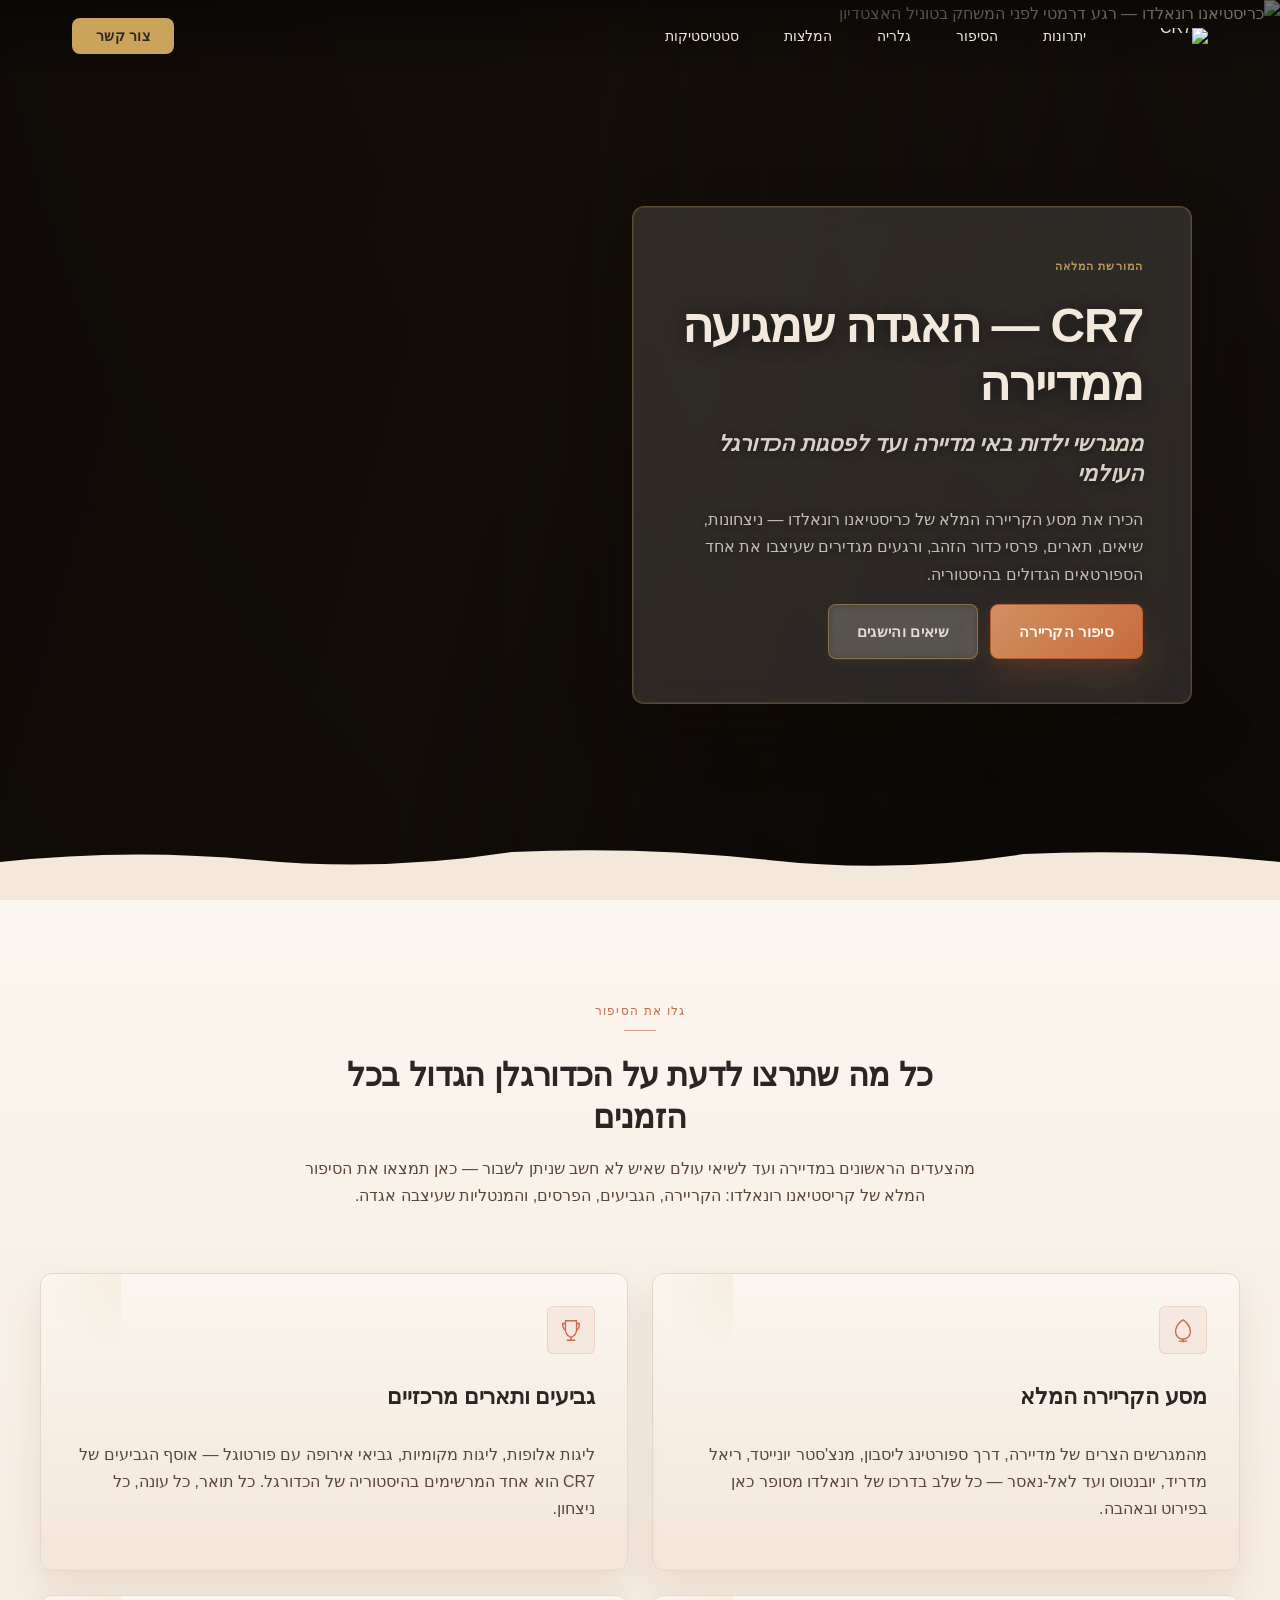
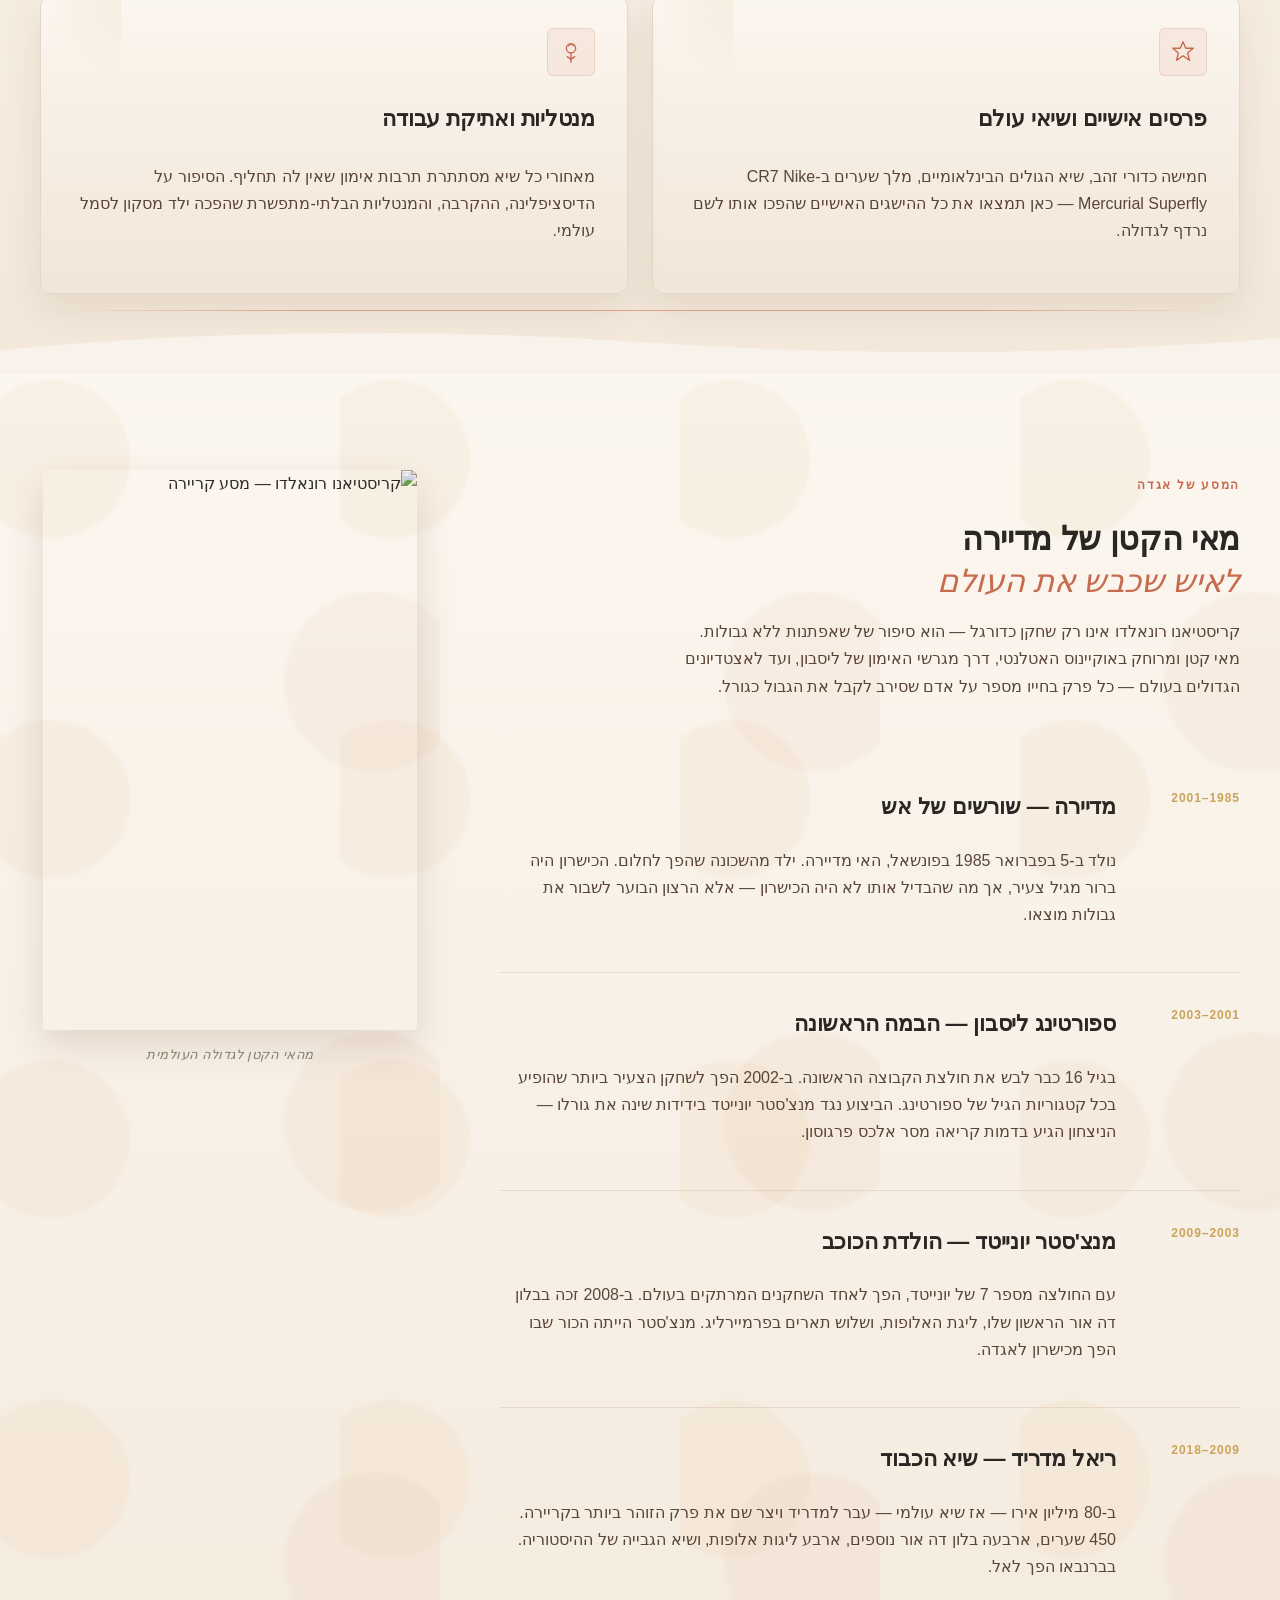
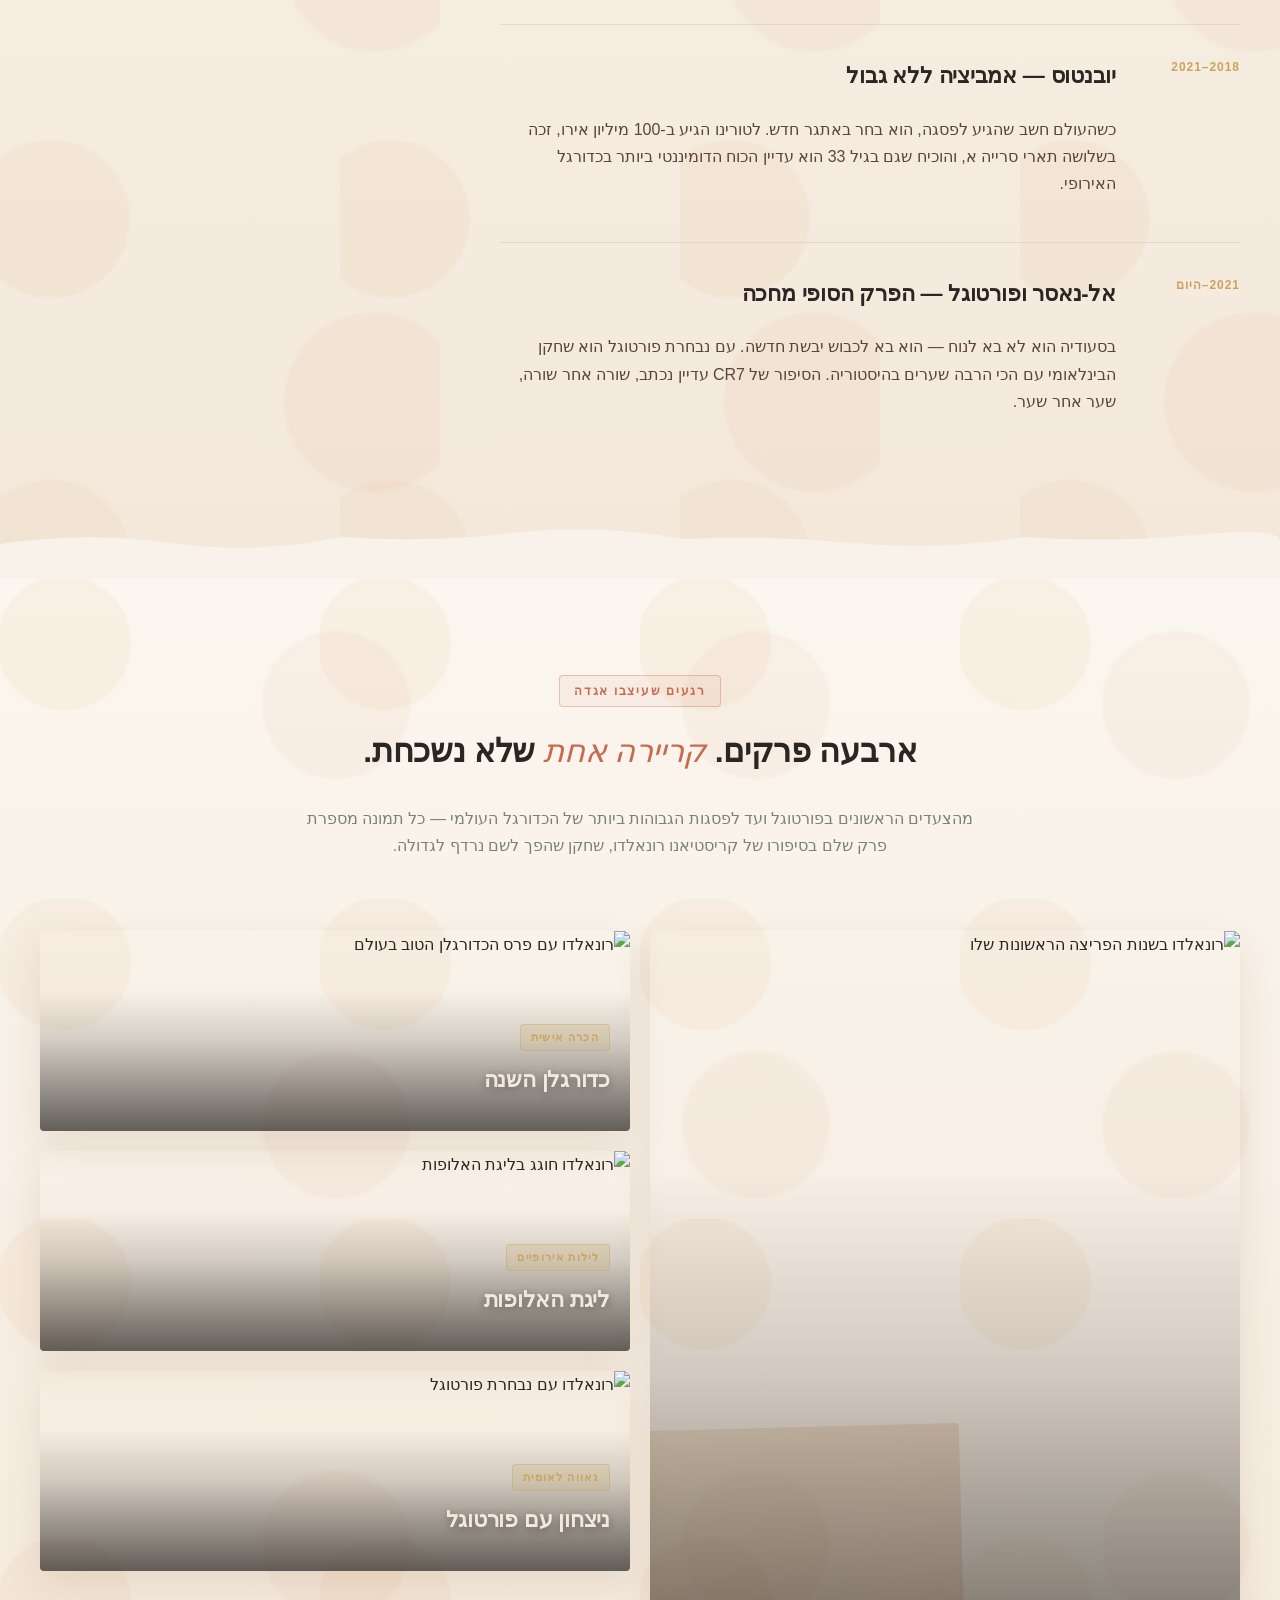
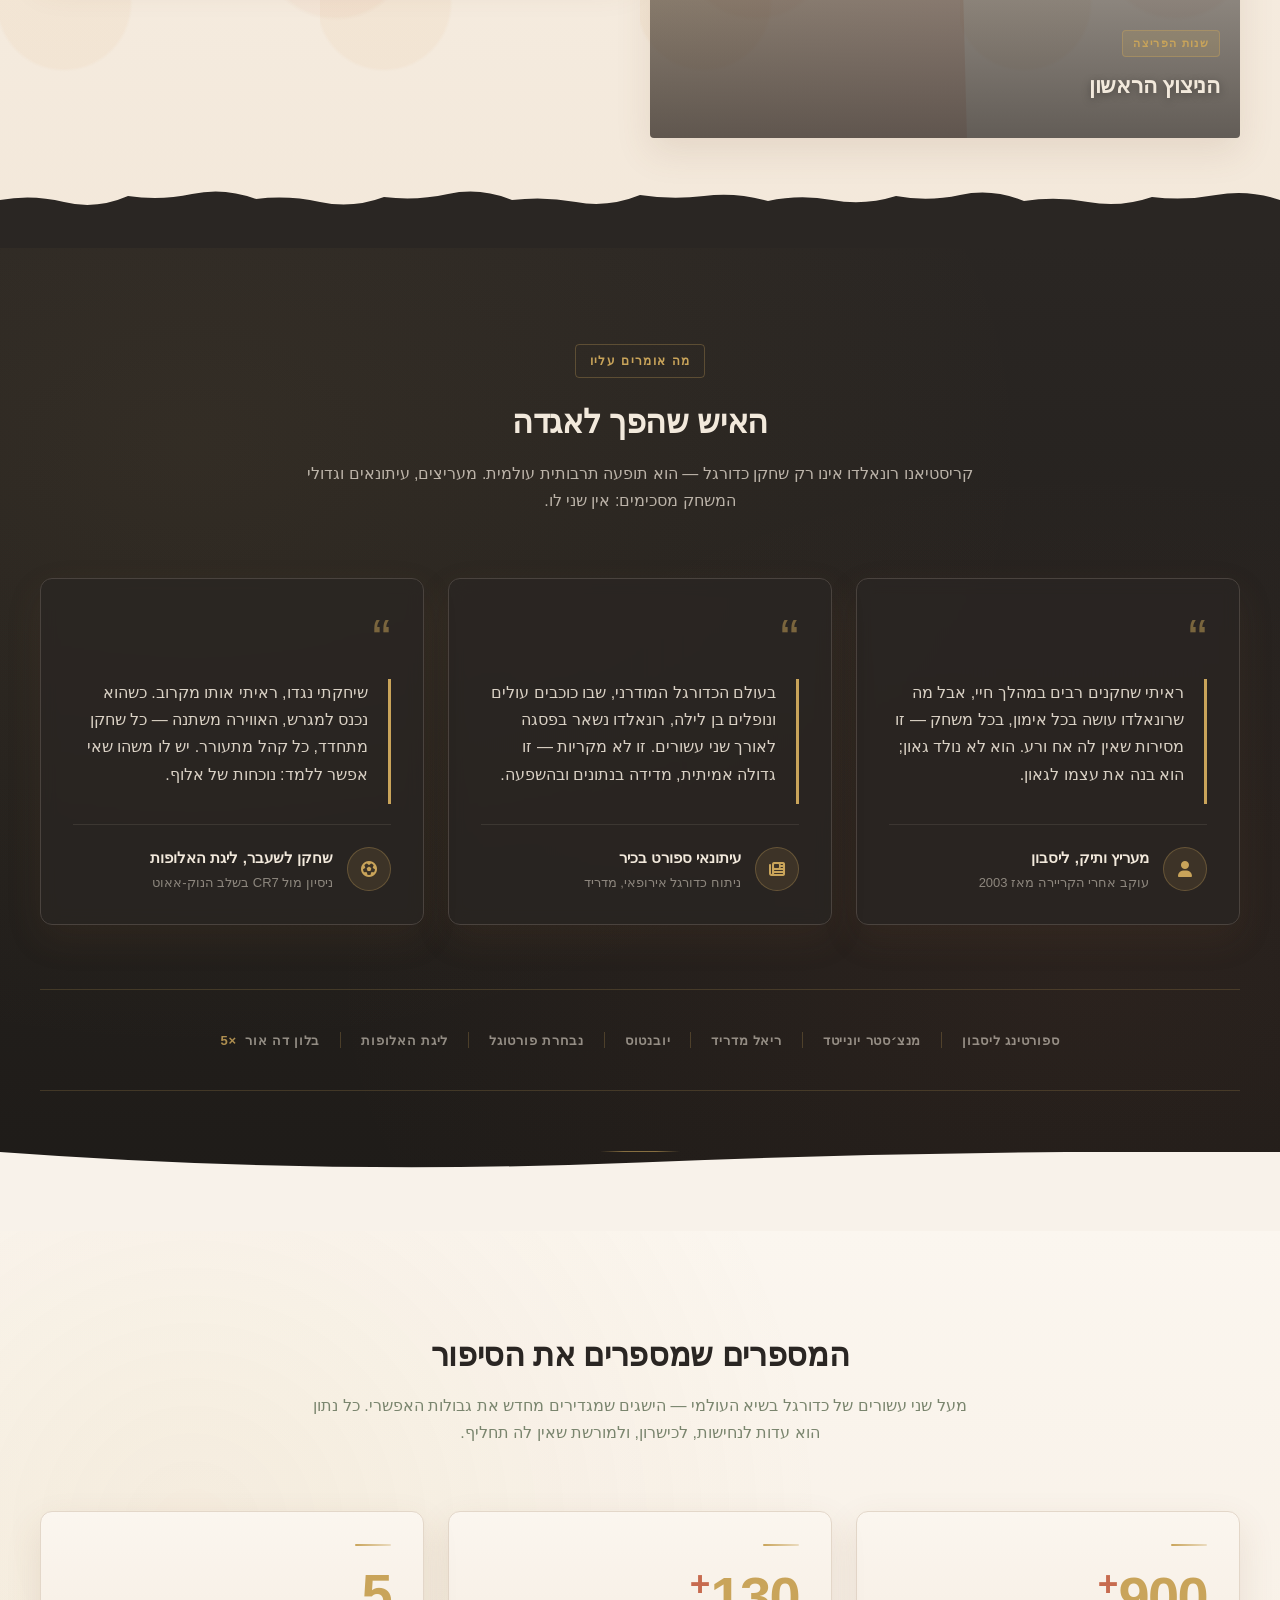
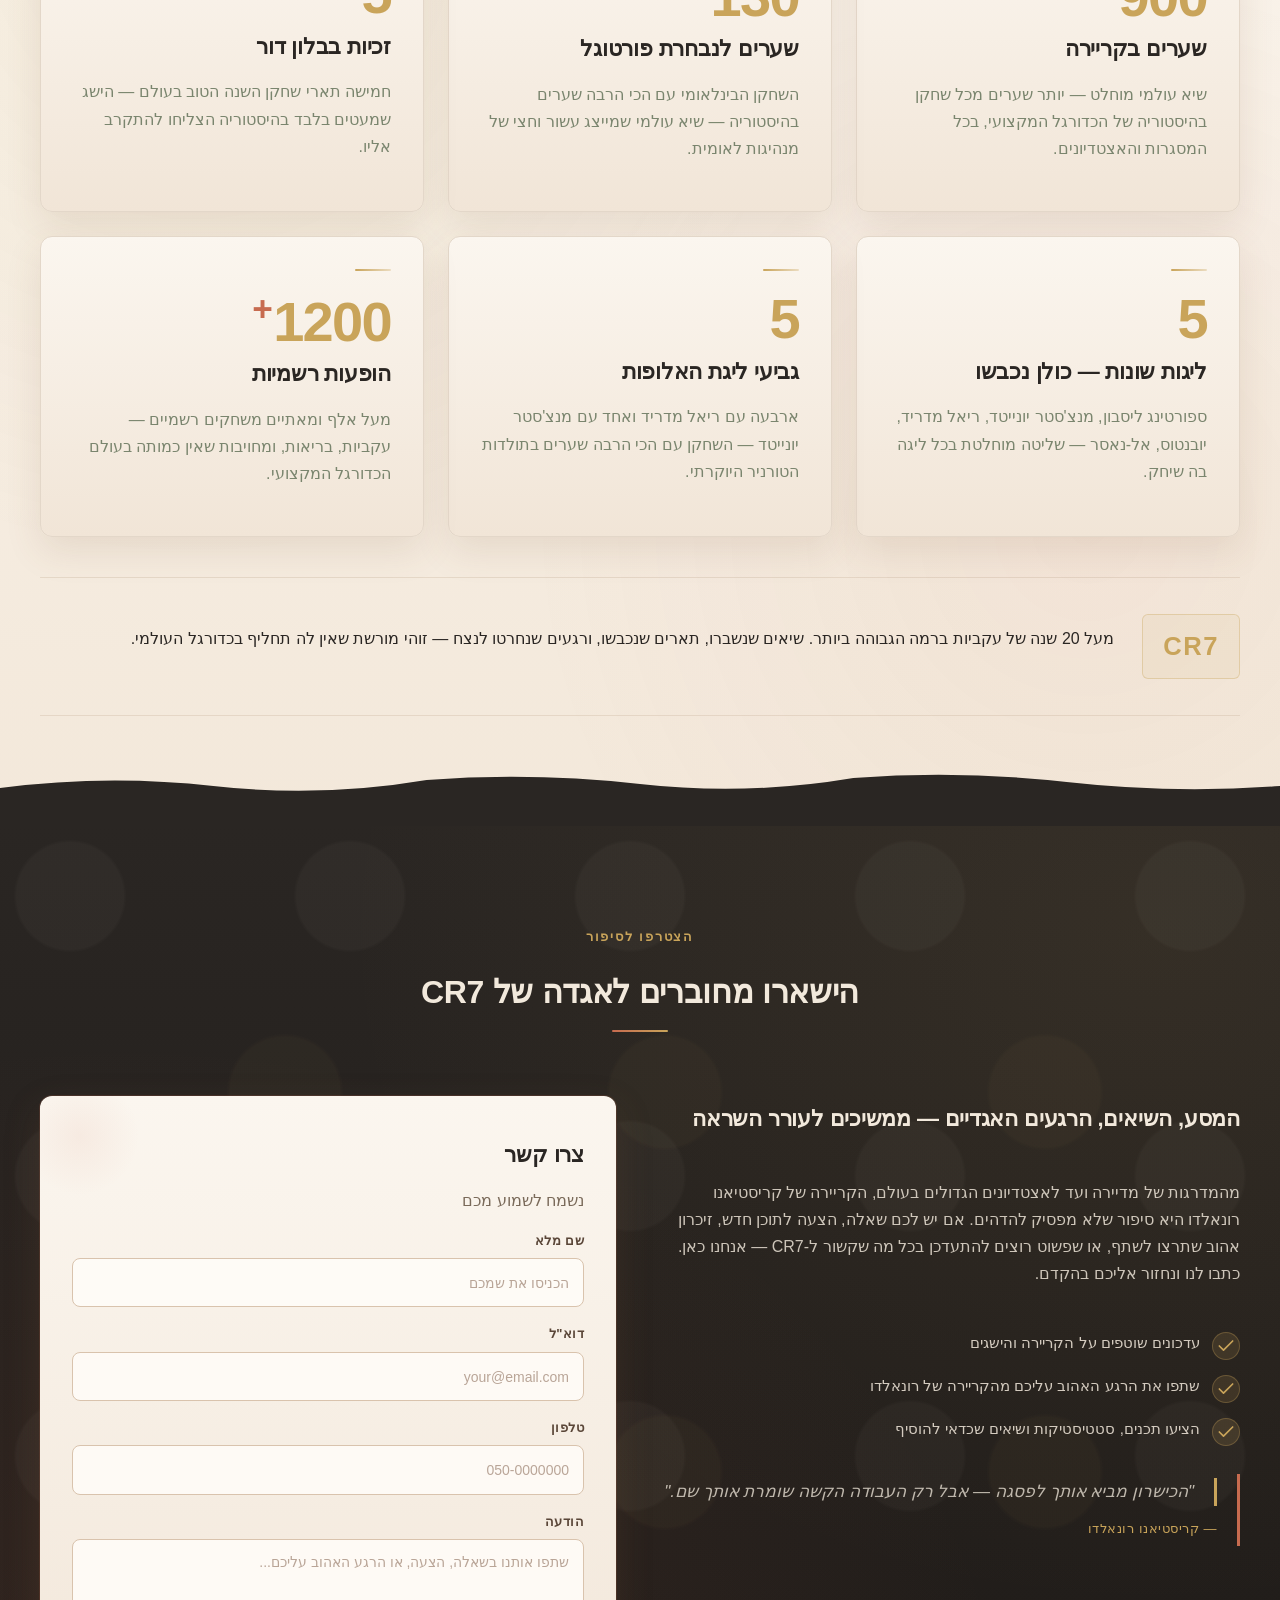
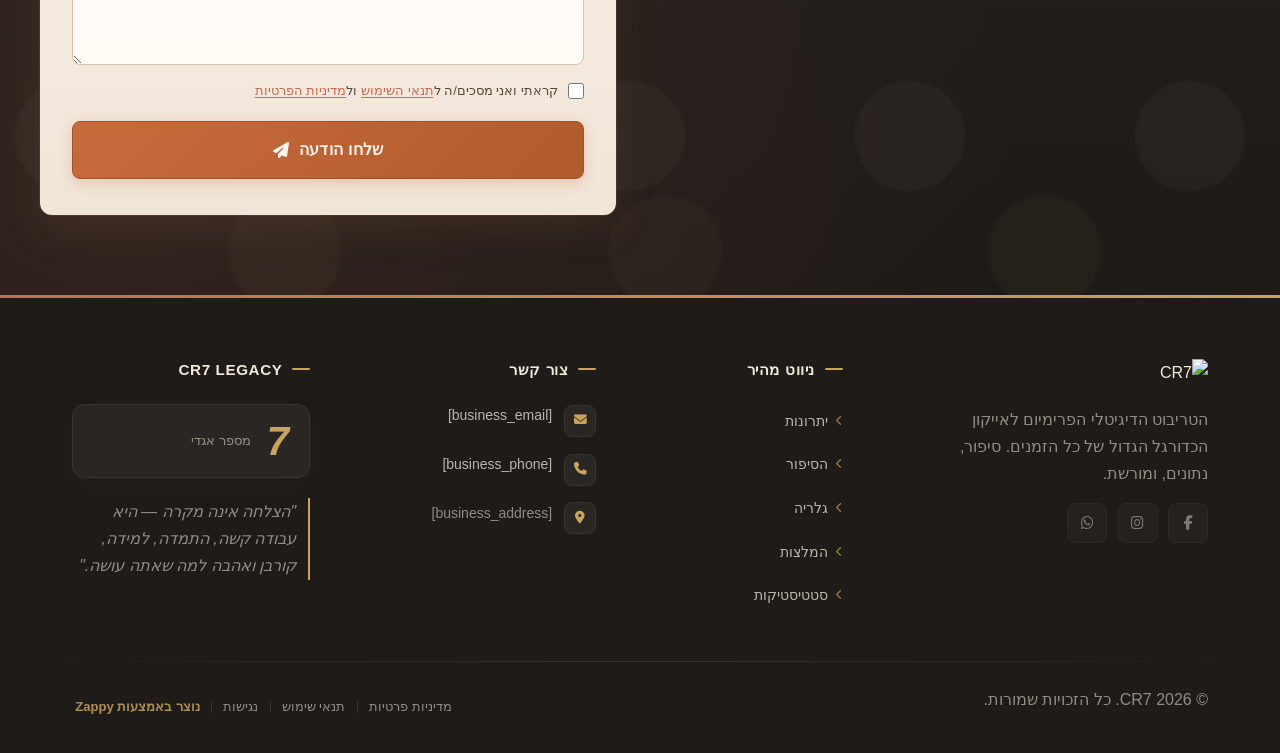
==== index.html @ e5d794fb "Background sync: Progressive GitHub Sync" ====
<!DOCTYPE html>
<html lang="he" dir="rtl">
<head>
    <meta charset="UTF-8">
    <meta name="viewport" content="width=device-width, initial-scale=1.0">
    <meta name="robots" content="index, follow">
    <title>nike mercurial superfly 9 cr7 — CR7</title>
    <meta name="description" content="A dedicated fan and informational website about Cristiano Ronaldo, one of the greatest footballers of all time. The site aims to showcase his full career journe">
    <meta name="keywords" content="nike mercurial superfly 9 cr7, nike zoom mercurial superfly 9 elite cr7, nike zoom mercurial vapor 15 elite cr7 ag pro, CR7">
    
    <!-- Favicons -->
    <link rel="icon" type="image/x-icon" href="/assets/favicon.ico">
    <link rel="icon" type="image/png" sizes="16x16" href="/assets/favicon-16x16.png">
    <link rel="icon" type="image/png" sizes="32x32" href="/assets/favicon-32x32.png">
    <link rel="icon" type="image/png" sizes="48x48" href="/assets/favicon-48x48.png">
    <link rel="icon" type="image/png" sizes="192x192" href="/assets/favicon-192x192.png">
    <link rel="icon" type="image/png" sizes="512x512" href="/assets/favicon-512x512.png">
    <link rel="apple-touch-icon" href="/assets/apple-touch-icon.png">
    <!-- Zappy Analytics -->
<script>
(function() {
  'use strict';
  
  // Configuration
  var config = {
    websiteId: 'f8e233ab-e7a6-4427-a022-3b66eafd8502',
    apiUrl: 'https://api.zappy5.com/api/analytics/track',
    sessionDuration: 30 * 60 * 1000, // 30 minutes
    visitorDuration: 30 * 24 * 60 * 60 * 1000, // 30 days
    trackPageViews: true,
    trackClicks: true,
    trackFormSubmissions: true
  };
  
  // Generate or retrieve persistent visitor ID (30 days)
  function getVisitorId() {
    var visitorKey = 'zappy_visitor_' + config.websiteId;
    var visitor = null;
    
    try {
      visitor = localStorage.getItem(visitorKey);
      if (visitor) {
        var visitorData = JSON.parse(visitor);
        var now = Date.now();
        
        // Check if visitor ID is still valid (30 days)
        if (now - visitorData.created < config.visitorDuration) {
          // Update last seen timestamp
          visitorData.lastSeen = now;
          localStorage.setItem(visitorKey, JSON.stringify(visitorData));
          return visitorData.id;
        }
      }
    } catch (e) {
      console.warn('Zappy Analytics: LocalStorage not available');
    }
    
    // Generate new visitor ID
    var newVisitorId = 'zv_' + Date.now() + '_' + Math.random().toString(36).substr(2, 9);
    
    try {
      localStorage.setItem(visitorKey, JSON.stringify({
        id: newVisitorId,
        created: Date.now(),
        lastSeen: Date.now()
      }));
    } catch (e) {
      // Continue without local storage
    }
    
    return newVisitorId;
  }
  
  // Generate or retrieve session ID (30 minutes)
  function getSessionId() {
    var sessionKey = 'zappy_session_' + config.websiteId;
    var session = null;
    
    try {
      session = sessionStorage.getItem(sessionKey);
      if (session) {
        var sessionData = JSON.parse(session);
        var now = Date.now();
        
        // Check if session is still valid
        if (now - sessionData.timestamp < config.sessionDuration) {
          // Update timestamp
          sessionData.timestamp = now;
          sessionStorage.setItem(sessionKey, JSON.stringify(sessionData));
          return sessionData.id;
        }
      }
    } catch (e) {
      console.warn('Zappy Analytics: SessionStorage not available');
    }
    
    // Generate new session ID
    var newSessionId = 'zs_' + Date.now() + '_' + Math.random().toString(36).substr(2, 9);
    
    try {
      sessionStorage.setItem(sessionKey, JSON.stringify({
        id: newSessionId,
        timestamp: Date.now()
      }));
    } catch (e) {
      // Continue without session storage
    }
    
    return newSessionId;
  }
  
  var visitorId = getVisitorId();
  var sessionId = getSessionId();
  
  // Track an event
  function trackEvent(eventType, data) {
    data = data || {};
    
    var eventData = {
      website_id: config.websiteId,
      event_type: eventType,
      page_path: window.location.pathname,
      referrer: document.referrer || 'direct',
      visitor_id: visitorId,
      session_id: sessionId,
      metadata: data
    };
    
    // Use sendBeacon if available (better for page unload events)
    if (navigator.sendBeacon) {
      var blob = new Blob([JSON.stringify(eventData)], { type: 'application/json' });
      navigator.sendBeacon(config.apiUrl, blob);
    } else {
      // Fallback to fetch
      fetch(config.apiUrl, {
        method: 'POST',
        headers: {
          'Content-Type': 'application/json'
        },
        body: JSON.stringify(eventData),
        keepalive: true
      }).catch(function(error) {
        console.warn('Zappy Analytics: Failed to track event', error);
      });
    }
  }
  
  // Track page view
  if (config.trackPageViews) {
    trackEvent('pageview', {
      title: document.title,
      url: window.location.href
    });
  }
  
  // Track clicks on important elements
  if (config.trackClicks) {
    document.addEventListener('click', function(e) {
      var target = e.target;
      
      // Track button clicks (counted as actions)
      if (target.tagName === 'BUTTON' || target.closest('button')) {
        var button = target.tagName === 'BUTTON' ? target : target.closest('button');
        trackEvent('click', {
          element: 'button',
          text: button.textContent.trim().substring(0, 100),
          id: button.id || null,
          class: button.className || null
        });
      }
      
      // Track link clicks (navigation - not counted as actions)
      else if (target.tagName === 'A' || target.closest('a')) {
        var link = target.tagName === 'A' ? target : target.closest('a');
        trackEvent('navigation', {
          element: 'link',
          text: link.textContent.trim().substring(0, 100),
          href: link.href,
          external: link.hostname !== window.location.hostname
        });
      }
    }, true);
  }
  
  // Track form submissions
  if (config.trackFormSubmissions) {
    document.addEventListener('submit', function(e) {
      var form = e.target;
      
      trackEvent('form_submit', {
        form_id: form.id || null,
        form_name: form.name || null,
        form_action: form.action || null,
        form_method: form.method || 'GET'
      });
    }, true);
  }
  
  // Track time on page (send on page unload)
  var pageLoadTime = Date.now();
  
  window.addEventListener('beforeunload', function() {
    var timeOnPage = Math.floor((Date.now() - pageLoadTime) / 1000); // in seconds
    
    trackEvent('page_unload', {
      time_on_page: timeOnPage,
      page_path: window.location.pathname
    });
  });
  
  // Expose tracking function globally for custom events
  window.zappyAnalytics = {
    track: trackEvent,
    getVisitorId: function() { return visitorId; },
    getSessionId: function() { return sessionId; }
  };
  
})();
</script>
<!-- End Zappy Analytics -->
    <meta property="og:title" content="nike mercurial superfly 9 cr7 — CR7">
  <meta property="og:description" content="A dedicated fan and informational website about Cristiano Ronaldo, one of the greatest footballers of all time. The site aims to showcase his full career journe">
  <meta property="og:type" content="website">
  <meta property="og:locale" content="he_IL">
  
  <meta name="twitter:card" content="summary_large_image">
  <meta name="twitter:title" content="nike mercurial superfly 9 cr7 — CR7">
  <meta name="twitter:description" content="A dedicated fan and informational website about Cristiano Ronaldo, one of the greatest footballers of all time. The site aims to showcase his full career journe">
  
  <link rel="stylesheet" href="https://cdnjs.cloudflare.com/ajax/libs/font-awesome/6.4.0/css/all.min.css">

    <!-- Favicons -->
    <link rel="icon" type="image/x-icon" href="/assets/favicon.ico">
    <link rel="icon" type="image/png" sizes="16x16" href="/assets/favicon-16x16.png">
    <link rel="icon" type="image/png" sizes="32x32" href="/assets/favicon-32x32.png">
    <link rel="icon" type="image/png" sizes="48x48" href="/assets/favicon-48x48.png">
    <link rel="icon" type="image/png" sizes="192x192" href="/assets/favicon-192x192.png">
    <link rel="icon" type="image/png" sizes="512x512" href="/assets/favicon-512x512.png">
    <link rel="apple-touch-icon" href="/assets/apple-touch-icon.png">
    <!-- Cookie Consent -->
    <link rel="stylesheet" href="https://cdn.jsdelivr.net/npm/vanilla-cookieconsent@3/dist/cookieconsent.css">
    <script src="https://cdn.jsdelivr.net/npm/vanilla-cookieconsent@3/dist/cookieconsent.umd.js"></script>
    <!-- Mickidum Accessibility Toolbar -->
    <script src="https://cdn.jsdelivr.net/gh/mickidum/acc_toolbar/acctoolbar/acctoolbar.min.js"></script>
    <link rel="stylesheet" href="/styles.css">

    <style id="zappy-dropdown-submenu-styles">
      /* ========== DESKTOP DROPDOWN SUBMENU STYLES ========== */
      /* Base styles for dropdown submenus - parent must be positioned */
      .nav-menu li:has(.sub-menu), nav li:has(.sub-menu), .navbar li:has(.sub-menu), #navMenu li:has(.sub-menu) { position: relative; }
      /* Submenu base - hidden by default */
      .nav-menu .sub-menu, nav .sub-menu, .navbar .sub-menu, #navMenu .sub-menu { display: block !important; position: absolute !important; top: 100%; left: 0; min-width: 220px; background: white; border-radius: 8px; box-shadow: 0 8px 25px rgba(0,0,0,0.15); padding: 8px 0; opacity: 0; visibility: hidden; transform: translateY(10px); transition: all 0.3s ease; z-index: 1000; list-style: none; pointer-events: none; }
      /* CRITICAL: Desktop hover styles to show dropdown */
      .nav-menu li:hover > .sub-menu, nav li:hover > .sub-menu, .navbar li:hover > .sub-menu, #navMenu li:hover > .sub-menu { opacity: 1 !important; visibility: visible !important; transform: translateY(0) !important; pointer-events: auto !important; }
      /* Submenu item styling */
      .sub-menu li { list-style: none; margin: 0; padding: 0; }
      .sub-menu a { display: block !important; padding: 10px 16px !important; color: var(--text-dark, #333) !important; font-weight: 500; text-decoration: none; white-space: nowrap; transition: background-color 0.2s; }
      .sub-menu a:hover { background-color: #f5f5f5; }
      /* RTL (Hebrew/Arabic) dropdown positioning */
      [dir="rtl"] .nav-menu .sub-menu, [dir="rtl"] nav .sub-menu, [dir="rtl"] .navbar .sub-menu, html[lang="he"] .nav-menu .sub-menu, html[lang="he"] nav .sub-menu, html[lang="he"] .navbar .sub-menu, html[lang="ar"] .nav-menu .sub-menu, html[lang="ar"] nav .sub-menu, html[lang="ar"] .navbar .sub-menu { left: auto !important; right: 0 !important; }
      /* Hide empty dropdown menus */
      .sub-menu:empty, .sub-menu:not(:has(li:not(.zappy-hidden-menu-item))), .sub-menu:not(:has(li)) { display: none !important; opacity: 0 !important; visibility: hidden !important; pointer-events: none !important; }
      /* Desktop: show submenu on Menu Group hover */
      li:has(.menu-group-title):hover > .sub-menu { opacity: 1 !important; visibility: visible !important; transform: translateY(0) !important; pointer-events: auto !important; }
      /* Menu Group title styling */
      .nav-menu > li > .menu-group-title, #navMenu > li > .menu-group-title { display: inline-block; padding: 0.5rem 1rem; cursor: default; user-select: none; }
      
      /* ========== MOBILE SUBMENU STYLES ========== */
      @media (max-width: 768px) {
        .nav-menu .sub-menu, nav .sub-menu, .navbar .sub-menu, #navMenu .sub-menu { position: static !important; transform: none !important; box-shadow: none !important; background: transparent !important; max-height: 0; overflow: hidden; opacity: 0; visibility: hidden; transition: max-height 0.3s ease, opacity 0.3s ease; padding: 0 !important; border-radius: 0 !important; }
        .sub-menu.mobile-expanded { max-height: 500px !important; opacity: 1 !important; visibility: visible !important; padding: 8px 0 8px 16px !important; }
        [dir="rtl"] .sub-menu.mobile-expanded, html[lang="he"] .sub-menu.mobile-expanded { padding: 8px 16px 8px 0 !important; }
        /* Disable hover behavior on mobile */
        .nav-menu li:hover > .sub-menu, nav li:hover > .sub-menu, .navbar li:hover > .sub-menu, #navMenu li:hover > .sub-menu { opacity: 0; visibility: hidden; pointer-events: none; }
        .nav-menu li > .sub-menu.mobile-expanded, nav li > .sub-menu.mobile-expanded, .navbar li > .sub-menu.mobile-expanded, #navMenu li > .sub-menu.mobile-expanded { opacity: 1 !important; visibility: visible !important; pointer-events: auto !important; }
        .nav-menu li:has(.sub-menu), nav li:has(.sub-menu), .navbar li:has(.sub-menu), #navMenu li:has(.sub-menu) { display: flex !important; flex-wrap: wrap !important; align-items: center !important; position: relative !important; min-height: 44px !important; }
        .nav-menu li:has(.sub-menu) > a, nav li:has(.sub-menu) > a, .navbar li:has(.sub-menu) > a, #navMenu li:has(.sub-menu) > a { flex: 1 !important; min-width: 0 !important; }
        .nav-menu li:has(.sub-menu) > .menu-group-title, nav li:has(.sub-menu) > .menu-group-title, .navbar li:has(.sub-menu) > .menu-group-title, #navMenu li:has(.sub-menu) > .menu-group-title { flex: 1 !important; min-width: 0 !important; padding: 0 !important; line-height: inherit !important; }
        .nav-menu li:has(.sub-menu) > .sub-menu, nav li:has(.sub-menu) > .sub-menu, .navbar li:has(.sub-menu) > .sub-menu, #navMenu li:has(.sub-menu) > .sub-menu { flex-basis: 100% !important; width: 100% !important; }
        .nav-menu li:has(.sub-menu) > a [class*="chevron"], .nav-menu li:has(.sub-menu) > a [class*="arrow"], .nav-menu li:has(.sub-menu) > a .fa-chevron-down, .nav-menu li:has(.sub-menu) > a .fa-angle-down, nav li:has(.sub-menu) > a [class*="chevron"], nav li:has(.sub-menu) > a [class*="arrow"], #navMenu li:has(.sub-menu) > a [class*="chevron"], #navMenu li:has(.sub-menu) > a [class*="arrow"] { display: none !important; visibility: hidden !important; }
        .mobile-submenu-toggle { display: flex !important; align-items: center !important; justify-content: center !important; width: 44px !important; height: auto !important; background: transparent !important; border: none !important; cursor: pointer !important; color: var(--text-light) !important; position: static !important; flex-shrink: 0 !important; align-self: stretch !important; z-index: 2 !important; padding: 0 !important; margin: 0 !important; }
        .mobile-submenu-toggle::after { content: '' !important; width: 0 !important; height: 0 !important; border-left: 6px solid transparent !important; border-right: 6px solid transparent !important; border-top: 7px solid currentColor !important; transition: transform 0.3s ease !important; }
        .mobile-submenu-toggle.expanded::after { transform: rotate(180deg) !important; }
        .sub-menu a { padding: 10px 0 !important; display: block !important; color: var(--text-light) !important; }
        .navbar .sub-menu li a, nav.navbar .sub-menu li a, .zappy-products-dropdown .sub-menu a { color: var(--text-light) !important; }
      }
      @media (min-width: 769px) { .mobile-submenu-toggle { display: none !important; } }
    </style>

    <style id="mobile-lang-menu-deployed-css">
    @media (max-width: 768px) {
      .lang-switcher,
      .nav-cta-container .lang-switcher,
      .nav-container .lang-switcher,
      .navbar .lang-switcher,
      .navbar .nav-cta-container .lang-switcher,
      .nav-icons-left .lang-switcher,
      .nav-ecommerce-icons .lang-switcher { display: none !important; }
      .mobile-lang-menu { width: 100%; border-top: 1px solid rgba(128,128,128,0.2); padding: 8px 0 0 0; margin-top: 8px; }
      .mobile-lang-toggle { display: flex !important; align-items: center; justify-content: space-between; width: 100%; padding: 12px 16px; background: none; border: none; cursor: pointer; font-size: 15px; color: inherit; font-family: inherit; }
      .mobile-lang-toggle::after { content: ''; display: inline-block; width: 8px; height: 8px; border-right: 2px solid currentColor; border-bottom: 2px solid currentColor; transform: rotate(45deg); transition: transform 0.3s ease; margin-left: 8px; }
      .mobile-lang-toggle.expanded::after { transform: rotate(-135deg); }
      .mobile-lang-options { max-height: 0; overflow: hidden; transition: max-height 0.3s ease; }
      .mobile-lang-options.expanded { max-height: 300px; }
      .mobile-lang-option { display: flex !important; align-items: center; gap: 10px; padding: 10px 24px; text-decoration: none; color: inherit; font-size: 14px; font-family: inherit; }
      .mobile-lang-option:hover { background: rgba(128,128,128,0.1); }
      .mobile-lang-option.active { font-weight: 600; opacity: 0.7; pointer-events: none; }
      .mobile-lang-option img { width: 20px; height: 20px; border-radius: 50%; }
    }
    @media (min-width: 769px) {
      .mobile-lang-menu { display: none !important; }
    }
    </style>

    <style id="zappy-widget-visibility">
      #mic-access-tool-general-button, .mic-access-tool-general-button,
      #mic-init-access-tool .mic-access-tool-general-button, #mic-init-access-tool #mic-access-tool-general-button,
      ._access-icon, #mic-access-tool-box, .mic-access-tool-box,
      #mic-init-access-tool #mic-access-tool-box, div[id*="mic-access-tool-box"], ._access-menu {
        display: none !important; visibility: hidden !important; opacity: 0 !important; pointer-events: none !important;
      }
    </style>
</head>
<body>

  <nav class="navbar" dir="rtl">
  <button class="mobile-toggle" id="mobileToggle" aria-label="Menu">
    <svg class="hamburger-icon" width="24" height="24" viewBox="0 0 24 24" fill="none">
      <path d="M3 12h18M3 6h18M3 18h18" stroke="currentColor" stroke-width="2" stroke-linecap="round"></path>
    </svg>
    <svg class="close-icon" width="24" height="24" viewBox="0 0 24 24" fill="none" style="display: none;">
      <path d="M18 6L6 18M6 6l12 12" stroke="currentColor" stroke-width="2" stroke-linecap="round"></path>
    </svg>
  </button>

  <button class="phone-header-btn" data-phone="[business_phone]" aria-label="Call">
    <svg width="20" height="20" viewBox="0 0 24 24" fill="currentColor">
      <path d="M22 16.92v3a2 2 0 0 1-2.18 2 19.79 19.79 0 0 1-8.63-3.07 19.5 19.5 0 0 1-6-6 19.79 19.79 0 0 1-3.07-8.67A2 2 0 0 1 4.11 2h3a2 2 0 0 1 2 1.72 12.84 12.84 0 0 0 .7 2.81 2 2 0 0 1-.45 2.11L8.09 9.91a16 16 0 0 0 6 6l1.27-1.27a2 2 0 0 1 2.11-.45 12.84 12.84 0 0 0 2.81.7A2 2 0 0 1 22 16.92z"></path>
    </svg>
  </button>

  <div class="nav-container">
    <div class="nav-right-group"><div class="nav-brand">
      <a href="/" class="logo-link">
        <img src="/assets/business-logo.webp" alt="CR7" class="logo">
      </a>
    </div><ul class="nav-menu" id="navMenu"><li><a href="#features">יתרונות</a></li><li><a href="#story">הסיפור</a></li><li><a href="#showcase">גלריה</a></li><li><a href="#testimonials">המלצות</a></li><li><a href="#stats">סטטיסטיקות</a></li></ul></div>

    

    <div class="nav-cta-container">
      <a href="#cta" class="nav-cta-btn">צור קשר</a>
    </div>
  </div>
</nav>
<script>

// Navbar Mobile Menu Toggle and Contrast Fix
(function() {
  // Use 'load' event instead of 'DOMContentLoaded' to ensure we run AFTER all other scripts
  window.addEventListener('load', function() {
    
    // FIX MOBILE BUTTON CONTRAST
    // Detect navbar background color and apply contrasting color to mobile buttons
    const navbar = document.querySelector('.navbar, nav, header');
    if (!navbar) {
      console.log('[Navbar] Navbar element not found');
      return;
    }
    
    // DECLARE VARIABLES EARLY to avoid Temporal Dead Zone errors
    // These are used in multiple places below
    let mobileToggle = document.getElementById('mobileToggle') ||
                       document.querySelector('.mobile-toggle') ||
                       document.querySelector('.hamburger') ||
                       document.querySelector('.hamburger-menu') ||
                       document.querySelector('.menu-toggle') ||
                       document.querySelector('.burger-menu') ||
                       document.querySelector('[aria-label="Menu"]') ||
                       document.querySelector('[aria-label="תפריט"]');
    
    const phoneBtn = document.querySelector('.phone-header-btn');
    
    const computedStyle = window.getComputedStyle(navbar);
    let bgColor = computedStyle.backgroundColor;
    
    console.log('[Navbar] Initial navbar background:', bgColor);
    
    // Check if background is transparent or rgba with 0 alpha
    const isTransparent = bgColor === 'transparent' || 
                         bgColor === 'rgba(0, 0, 0, 0)' ||
                         (bgColor.startsWith('rgba') && bgColor.includes(', 0)'));
    
    if (isTransparent) {
      // Check for background-image or gradient
      const bgImage = computedStyle.backgroundImage;
      if (bgImage && bgImage !== 'none') {
        console.log('[Navbar] Navbar has background image/gradient, using dark text');
        bgColor = 'rgb(240, 240, 240)'; // Assume light background
      } else {
        // Transparent navbar - check body background
        const bodyBg = window.getComputedStyle(document.body).backgroundColor;
        console.log('[Navbar] Navbar transparent, using body background:', bodyBg);
        bgColor = bodyBg;
      }
    }
    
    // Calculate luminance to determine if background is light or dark
    const rgb = bgColor.match(/\d+/g);
    if (rgb && rgb.length >= 3) {
      const r = parseInt(rgb[0]);
      const g = parseInt(rgb[1]);
      const b = parseInt(rgb[2]);
      const luminance = (0.299 * r + 0.587 * g + 0.114 * b) / 255;
      
      // Mobile button colors are set by Claude's AI-generated CSS (same as .nav-menu a)
      // No dynamic color overrides needed - colors come from the generated navbar CSS
      console.log('[Navbar] Mobile button colors preserved from Claude CSS (luminance:', luminance.toFixed(2) + ')');
      
      // FIX ICON SIZES - Ensure SVGs are properly sized and visible
      // INJECT CRITICAL CSS TO OVERRIDE ANY CONFLICTING RULES
      const criticalCSS = document.createElement('style');
      criticalCSS.id = 'zappy-mobile-nav-fix';
      const htmlLang = document.documentElement.lang || 'en';
      const htmlDir = document.documentElement.dir || 'ltr';
      // Check both dir attribute AND lang for RTL detection
      // dir="rtl" is the most reliable indicator
      const isRTL = htmlDir === 'rtl' || htmlLang === 'he' || htmlLang === 'ar';
      
      criticalCSS.textContent = `
        /* Hide mobile buttons on desktop, show only on mobile */
        @media (min-width: 769px) {
          .mobile-toggle,
          .phone-header-btn {
            display: none !important;
          }
        }
        
        /* Show and position mobile buttons correctly on mobile */
        @media (max-width: 768px) {
          .mobile-toggle,
          .phone-header-btn {
            position: absolute !important;
            top: 50% !important;
            transform: translateY(-50%) !important;
            z-index: 1001 !important;
            display: flex !important;
            align-items: center !important;
            justify-content: center !important;
            width: 36px !important;
            height: 36px !important;
            border-radius: 50% !important;
            border: none !important;
            cursor: pointer !important;
            padding: 6px !important;
            background: none !important;
            color: var(--nav-text, var(--text-light)) !important;
          }
          
          /* LTR positioning (default): hamburger LEFT, phone RIGHT */
          html:not([dir="rtl"]):not([lang="he"]):not([lang="ar"]) .mobile-toggle,
          html[dir="ltr"] .mobile-toggle {
            left: 12px !important;
            right: auto !important;
          }
          html:not([dir="rtl"]):not([lang="he"]):not([lang="ar"]) .phone-header-btn,
          html[dir="ltr"] .phone-header-btn {
            right: 12px !important;
            left: auto !important;
          }
          
          /* RTL positioning: hamburger RIGHT, phone LEFT */
          html[dir="rtl"] .mobile-toggle,
          html[lang="he"] .mobile-toggle,
          html[lang="ar"] .mobile-toggle {
            right: 12px !important;
            left: auto !important;
          }
          html[dir="rtl"] .phone-header-btn,
          html[lang="he"] .phone-header-btn,
          html[lang="ar"] .phone-header-btn {
            left: 12px !important;
            right: auto !important;
          }
          
          /* CRITICAL: Ensure nav-container has min-height on mobile */
          /* All children are positioned absolutely/fixed on mobile, so height:auto collapses to 0 */
          .nav-container {
            min-height: 70px !important;
            position: relative !important;
          }
          
          /* Ensure SVG icons are properly sized and inherit color */
          .mobile-toggle svg,
          .phone-header-btn svg {
            width: 24px !important;
            height: 24px !important;
            /* Don't force display - let JavaScript control hamburger/close toggle */
          }
          
          /* Reset nav-cta-container on mobile - remove desktop box-shadow/padding */
          /* that creates a visible ghost box when CTA button is hidden */
          .nav-cta-container {
            box-shadow: none !important;
            padding: 0 !important;
          }
          
          /* Hide nav-cta-container entirely on mobile when there's no lang-switcher */
          /* (only the CTA button is inside, and it's hidden on mobile) */
          .nav-cta-container:not(:has(.lang-switcher)) {
            display: none !important;
          }
          
          /* CRITICAL: Prevent hero image fade gradient from bleeding over headline text */
          /* The .image-fade-gradient has bottom: -30px (extends below parent) */
          /* On mobile stacked layout, this overlaps the h1 text below the image */
          .hero-image-column {
            overflow: hidden !important;
          }
          .image-fade-gradient {
            bottom: 0 !important;
          }
          
          /* Hide desktop language switcher on mobile - hamburger menu handles it */
          /* High specificity to override stored CSS */
          .lang-switcher,
          .nav-cta-container .lang-switcher,
          .nav-container .lang-switcher,
          .navbar .lang-switcher,
          .navbar .nav-cta-container .lang-switcher {
            display: none !important;
          }
        }
      `;
      
      // Remove existing fix if present and inject new one
      const existing = document.getElementById('zappy-mobile-nav-fix');
      if (existing) existing.remove();
      document.head.appendChild(criticalCSS);
      
      console.log('[Navbar] Critical CSS injected for mobile nav positioning');
      
      // ONLY apply inline positioning styles on mobile viewport
      // On desktop, the CSS handles hiding these buttons with display: none
      // Inline styles were breaking desktop layout by overriding CSS
      const isMobileViewport = window.innerWidth <= 768;
      
      if (mobileToggle) {
        // Icon sizing applies to all viewports for consistency
        const hamburgerIcon = mobileToggle.querySelector('.hamburger-icon');
        const closeIcon = mobileToggle.querySelector('.close-icon');
        
        if (hamburgerIcon) {
          hamburgerIcon.style.setProperty('width', '24px', 'important');
          hamburgerIcon.style.setProperty('height', '24px', 'important');
          hamburgerIcon.style.setProperty('display', 'block', 'important'); // Show hamburger by default
        }
        if (closeIcon) {
          closeIcon.style.setProperty('width', '24px', 'important');
          closeIcon.style.setProperty('height', '24px', 'important');
          closeIcon.style.setProperty('display', 'none', 'important'); // Hide close icon by default
        }
        
        // ONLY set positioning inline styles on mobile
        if (isMobileViewport) {
          mobileToggle.style.setProperty('position', 'absolute', 'important');
          mobileToggle.style.setProperty('top', '50%', 'important');
          mobileToggle.style.setProperty('transform', 'translateY(-50%)', 'important');
          mobileToggle.style.setProperty('z-index', '1001', 'important');
          
          // Clear any inline left/right so CSS can take over based on html[dir]
          mobileToggle.style.removeProperty('left');
          mobileToggle.style.removeProperty('right');
          
          console.log('[Navbar] Mobile toggle positioning applied (mobile viewport)');
        } else {
          // On desktop, clear any positioning styles to let CSS handle it
          mobileToggle.style.removeProperty('position');
          mobileToggle.style.removeProperty('top');
          mobileToggle.style.removeProperty('transform');
          mobileToggle.style.removeProperty('z-index');
          mobileToggle.style.removeProperty('left');
          mobileToggle.style.removeProperty('right');
          console.log('[Navbar] Desktop viewport - cleared mobile toggle inline positioning');
        }
      }
      
      if (phoneBtn) {
        // Icon sizing applies to all viewports
        const phoneIcon = phoneBtn.querySelector('svg');
        if (phoneIcon) {
          phoneIcon.style.width = '24px';
          phoneIcon.style.height = '24px';
          phoneIcon.setAttribute('width', '24');
          phoneIcon.setAttribute('height', '24');
        }
        
        // ONLY set positioning inline styles on mobile
        if (isMobileViewport) {
          phoneBtn.style.setProperty('position', 'absolute', 'important');
          phoneBtn.style.setProperty('top', '50%', 'important');
          phoneBtn.style.setProperty('transform', 'translateY(-50%)', 'important');
          phoneBtn.style.setProperty('z-index', '1001', 'important');
          
          // Clear any inline left/right so CSS can take over based on html[dir]
          phoneBtn.style.removeProperty('left');
          phoneBtn.style.removeProperty('right');
          
          console.log('[Navbar] Phone button positioning applied (mobile viewport)');
        } else {
          // On desktop, clear any positioning styles to let CSS handle it
          phoneBtn.style.removeProperty('position');
          phoneBtn.style.removeProperty('top');
          phoneBtn.style.removeProperty('transform');
          phoneBtn.style.removeProperty('z-index');
          phoneBtn.style.removeProperty('left');
          phoneBtn.style.removeProperty('right');
          console.log('[Navbar] Desktop viewport - cleared phone button inline positioning');
        }
      }
    } else {
      console.log('[Navbar] Could not parse background color:', bgColor);
    }
    
    // MOBILE MENU TOGGLE
    // Re-query in case DOM changed (mobileToggle already declared at top of function)
    mobileToggle = document.getElementById('mobileToggle') ||
                   document.querySelector('.mobile-toggle') ||
                   document.querySelector('.hamburger') ||
                   document.querySelector('.hamburger-menu') ||
                   document.querySelector('.menu-toggle') ||
                   document.querySelector('.burger-menu') ||
                   document.querySelector('[aria-label="Menu"]') ||
                   document.querySelector('[aria-label="תפריט"]');
    
    // EXPANDED SEARCH: Find nav menu by ID or class
    const navMenu = document.getElementById('navMenu') ||
                  document.querySelector('.nav-menu') ||
                  document.querySelector('.nav-links') ||
                  document.querySelector('nav ul:not(.submenu)');
    
    if (!mobileToggle || !navMenu) {
      console.log('[Navbar] Mobile toggle or menu not found:', { toggle: !!mobileToggle, menu: !!navMenu });
      return;
    }
    
    // Ensure navMenu has ID for CSS targeting
    if (!navMenu.id) {
      navMenu.id = 'navMenu';
    }
    
    console.log('[Navbar] Initializing mobile menu...');
    
    // Remove any existing event listeners by cloning the button
    const newToggle = mobileToggle.cloneNode(true);
    mobileToggle.parentNode.replaceChild(newToggle, mobileToggle);
    
    // Toggle menu on button click - use newToggle now
    newToggle.addEventListener('click', function(e) {
      e.preventDefault();
      e.stopPropagation();
      
      const hamburgerIcon = this.querySelector('.hamburger-icon');
      const closeIcon = this.querySelector('.close-icon');
      const isActive = navMenu.classList.contains('active');
      
      if (isActive) {
        // Close menu
        navMenu.classList.remove('active');
        if (hamburgerIcon) hamburgerIcon.style.setProperty('display', 'block', 'important');
        if (closeIcon) closeIcon.style.setProperty('display', 'none', 'important');
        document.body.style.overflow = '';
        console.log('[Navbar] Menu closed');
      } else {
        // Open menu
        navMenu.classList.add('active');
        if (hamburgerIcon) hamburgerIcon.style.setProperty('display', 'none', 'important');
        if (closeIcon) closeIcon.style.setProperty('display', 'block', 'important');
        document.body.style.overflow = 'hidden';
        console.log('[Navbar] Menu opened');
      }
    });
    
    // Close menu when clicking nav links (but NOT dropdown toggles)
    const navLinks = navMenu.querySelectorAll('a');
    navLinks.forEach(function(link) {
      link.addEventListener('click', function() {
        // Don't close if it's a dropdown child (unless it's a real navigation link)
        if (this.getAttribute('href') === '#') return;
        
        const hamburgerIcon = newToggle.querySelector('.hamburger-icon');
        const closeIcon = newToggle.querySelector('.close-icon');
        
        navMenu.classList.remove('active');
        if (hamburgerIcon) hamburgerIcon.style.setProperty('display', 'block', 'important');
        if (closeIcon) closeIcon.style.setProperty('display', 'none', 'important');
        document.body.style.overflow = '';
        console.log('[Navbar] Menu closed (link clicked)');
      });
    });
    
    // DROPDOWN MENU TOGGLE (for mobile and touch devices)
    var dropdownToggles = navMenu.querySelectorAll('.dropdown-toggle');
    dropdownToggles.forEach(function(toggle) {
      toggle.addEventListener('click', function(e) {
        e.preventDefault();
        e.stopPropagation();
        var parent = this.closest('.nav-dropdown');
        if (!parent) return;
        
        // Close other open dropdowns at the same level
        var siblings = parent.parentNode.querySelectorAll('.nav-dropdown.open');
        siblings.forEach(function(sib) {
          if (sib !== parent) sib.classList.remove('open');
        });
        
        parent.classList.toggle('open');
        console.log('[Navbar] Dropdown toggled:', parent.classList.contains('open') ? 'open' : 'closed');
      });
    });
    
    // Close dropdowns when clicking outside
    document.addEventListener('click', function(e) {
      if (!e.target.closest('.nav-dropdown')) {
        var openDropdowns = document.querySelectorAll('.nav-dropdown.open');
        openDropdowns.forEach(function(dd) { dd.classList.remove('open'); });
      }
    });
    
    console.log('[Navbar] Dropdown handlers initialized for ' + dropdownToggles.length + ' dropdowns');
    
    // Phone button functionality (phoneBtn already declared at top of function)
    if (phoneBtn) {
      phoneBtn.addEventListener('click', function() {
        // Get phone number from placeholder in page or use default
        const phoneLinks = document.querySelectorAll('a[href^="tel:"]');
        const phoneNumber = phoneLinks.length > 0 
          ? phoneLinks[0].getAttribute('href').replace('tel:', '')
          : '[business_phone]';
        
        window.location.href = 'tel:' + phoneNumber;
        console.log('[Navbar] Phone button clicked');
      });
    }
    
    console.log('[Navbar] Mobile menu initialized successfully');
    
    // === WHATSAPP BUTTON VISIBILITY FIX ===
    // Ensure WhatsApp floating button is hidden on desktop and visible on mobile
    // IMPORTANT: Only target the floating button by its class, NOT generic wa.me links
    const handleWhatsAppVisibility = function() {
      const whatsappBtn = document.querySelector('.whatsapp-float');
      if (whatsappBtn) {
        const isDesktop = window.innerWidth >= 769;
        if (isDesktop) {
          whatsappBtn.style.setProperty('display', 'none', 'important');
          whatsappBtn.style.setProperty('visibility', 'hidden', 'important');
          whatsappBtn.style.setProperty('opacity', '0', 'important');
          whatsappBtn.style.setProperty('pointer-events', 'none', 'important');
          console.log('[WhatsApp] Button hidden on desktop');
        } else {
          whatsappBtn.style.removeProperty('display');
          whatsappBtn.style.removeProperty('visibility');
          whatsappBtn.style.removeProperty('opacity');
          whatsappBtn.style.removeProperty('pointer-events');
          console.log('[WhatsApp] Button visible on mobile');
        }
      }
    };
    
    // Run on load
    handleWhatsAppVisibility();
    
    // Run on resize with debouncing
    let resizeTimer;
    window.addEventListener('resize', function() {
      clearTimeout(resizeTimer);
      resizeTimer = setTimeout(handleWhatsAppVisibility, 100);
    });
  });
})();

</script>
  
  <main>
    <section id="hero" class="index-hero-section" data-layout-spec="בית-hero" dir="rtl" data-hero-type="fullscreen-scrim">
  <!-- Background Image -->
  <div class="hero-bg-wrapper">
    <img data-hero-bg="true" data-placeholder="index-hero-image-1" data-context="Cinematic full-bleed football photograph of Cristiano Ronaldo in a dramatic stadium tunnel or pitch-side pre-match moment. Moody cinematic lighting with warm amber and deep shadow tones. The player stands tall in a dark tunnel with stadium floodlights glowing in the background, wearing a football kit. High-resolution editorial sports photography style, wide angle, atmospheric depth." width="1200" height="800" src="/assets/site-index-hero-image-1.webp" alt="כריסטיאנו רונאלדו — רגע דרמטי לפני המשחק בטוניל האצטדיון" class="hero-bg-img">
  </div>

  <!-- Scrim Overlay -->
  <div class="hero-scrim" aria-hidden="true"></div>

  <!-- Content Card -->
  <div class="hero-container">
    <div class="hero-card">
      <span class="hero-eyebrow">המורשת המלאה</span>
      <h1 class="hero-h1">CR7 — האגדה שמגיעה ממדיירה</h1>
      <h3 class="hero-h3">ממגרשי ילדות באי מדיירה ועד לפסגות הכדורגל העולמי</h3>
      <p class="hero-body">הכירו את מסע הקריירה המלא של כריסטיאנו רונאלדו — ניצחונות, שיאים, תארים, פרסי כדור הזהב, ורגעים מגדירים שעיצבו את אחד הספורטאים הגדולים בהיסטוריה.</p>
      <div class="hero-cta-group">
        <a href="#career" class="btn-primary hero-btn-primary">סיפור הקריירה</a>
        <a href="#records" class="btn-secondary hero-btn-secondary">שיאים והישגים</a>
      </div>
    </div>
  </div>

  <!-- Bottom Divider -->
  <div class="hero-divider-wrapper">
    <svg data-no-icon-edit="true" aria-hidden="true" viewBox="0 0 1200 90" preserveAspectRatio="none" xmlns="http://www.w3.org/2000/svg">
      <path d="M0,90 L0,52 Q120,38 240,50 T480,42 Q600,36 720,50 T960,44 Q1080,38 1200,52 L1200,90 Z" fill="#F3E8DA"></path>
    </svg>
  </div>
</section>

<section id="features" class="index-features-section" data-layout-spec="בית-features" dir="rtl">
  <div class="index-features-container">

    <!-- Intro Block -->
    <div class="index-features-intro">
      <span class="index-features-eyebrow">גלו את הסיפור</span>
      <h2 class="index-features-heading">כל מה שתרצו לדעת על הכדורגלן הגדול בכל הזמנים</h2>
      <p class="index-features-subtext">מהצעדים הראשונים במדיירה ועד לשיאי עולם שאיש לא חשב שניתן לשבור — כאן תמצאו את הסיפור המלא של קריסטיאנו רונאלדו: הקריירה, הגביעים, הפרסים, והמנטליות שעיצבה אגדה.</p>
    </div>

    <!-- 2x2 Feature Grid -->
    <div class="index-features-grid">

      <!-- Card 1: Career Journey -->
      <article class="index-features-card">
        <div class="index-features-card-marker" aria-hidden="true">
          <svg data-element-type="icon" data-icon-type="svg" width="28" height="28" viewBox="0 0 28 28" fill="none" xmlns="http://www.w3.org/2000/svg" aria-hidden="true">
            <path d="M14 3 C14 3 6 8 6 16 C6 20.4 9.6 24 14 24 C18.4 24 22 20.4 22 16 C22 8 14 3 14 3Z" stroke="currentColor" stroke-width="1.5" fill="none" stroke-linecap="round" stroke-linejoin="round"></path>
            <line x1="14" y1="24" x2="14" y2="27" stroke="currentColor" stroke-width="1.5" stroke-linecap="round"></line>
            <line x1="10" y1="26" x2="18" y2="26" stroke="currentColor" stroke-width="1.5" stroke-linecap="round"></line>
          </svg>
        </div>
        <div class="index-features-card-content">
          <h3 class="index-features-card-title">מסע הקריירה המלא</h3>
          <p class="index-features-card-text">מהמגרשים הצרים של מדיירה, דרך ספורטינג ליסבון, מנצ'סטר יונייטד, ריאל מדריד, יובנטוס ועד לאל-נאסר — כל שלב בדרכו של רונאלדו מסופר כאן בפירוט ובאהבה.</p>
        </div>
      </article>

      <!-- Card 2: Trophies -->
      <article class="index-features-card">
        <div class="index-features-card-marker" aria-hidden="true">
          <svg data-element-type="icon" data-icon-type="svg" width="28" height="28" viewBox="0 0 28 28" fill="none" xmlns="http://www.w3.org/2000/svg" aria-hidden="true">
            <path d="M8 4 H20 V14 C20 19 14 22 14 22 C14 22 8 19 8 14 Z" stroke="currentColor" stroke-width="1.5" fill="none" stroke-linecap="round" stroke-linejoin="round"></path>
            <path d="M8 7 H5 C5 7 5 13 8 14" stroke="currentColor" stroke-width="1.5" fill="none" stroke-linecap="round"></path>
            <path d="M20 7 H23 C23 7 23 13 20 14" stroke="currentColor" stroke-width="1.5" fill="none" stroke-linecap="round"></path>
            <line x1="14" y1="22" x2="14" y2="25" stroke="currentColor" stroke-width="1.5" stroke-linecap="round"></line>
            <line x1="10" y1="25" x2="18" y2="25" stroke="currentColor" stroke-width="1.5" stroke-linecap="round"></line>
          </svg>
        </div>
        <div class="index-features-card-content">
          <h3 class="index-features-card-title">גביעים ותארים מרכזיים</h3>
          <p class="index-features-card-text">ליגות אלופות, ליגות מקומיות, גביאי אירופה עם פורטוגל — אוסף הגביעים של CR7 הוא אחד המרשימים בהיסטוריה של הכדורגל. כל תואר, כל עונה, כל ניצחון.</p>
        </div>
      </article>

      <!-- Card 3: Awards & Records -->
      <article class="index-features-card">
        <div class="index-features-card-marker" aria-hidden="true">
          <svg data-element-type="icon" data-icon-type="svg" width="28" height="28" viewBox="0 0 28 28" fill="none" xmlns="http://www.w3.org/2000/svg" aria-hidden="true">
            <polygon points="14,3 17,10 25,10 19,15 21,23 14,18 7,23 9,15 3,10 11,10" stroke="currentColor" stroke-width="1.5" fill="none" stroke-linecap="round" stroke-linejoin="round"></polygon>
          </svg>
        </div>
        <div class="index-features-card-content">
          <h3 class="index-features-card-title">פרסים אישיים ושיאי עולם</h3>
          <p class="index-features-card-text">חמישה כדורי זהב, שיא הגולים הבינלאומיים, מלך שערים ב-CR7 Nike Mercurial Superfly — כאן תמצאו את כל ההישגים האישיים שהפכו אותו לשם נרדף לגדולה.</p>
        </div>
      </article>

      <!-- Card 4: Mentality -->
      <article class="index-features-card">
        <div class="index-features-card-marker" aria-hidden="true">
          <svg data-element-type="icon" data-icon-type="svg" width="28" height="28" viewBox="0 0 28 28" fill="none" xmlns="http://www.w3.org/2000/svg" aria-hidden="true">
            <circle cx="14" cy="10" r="5" stroke="currentColor" stroke-width="1.5" fill="none"></circle>
            <path d="M14 15 L14 25" stroke="currentColor" stroke-width="1.5" stroke-linecap="round"></path>
            <path d="M10 19 L14 22 L18 19" stroke="currentColor" stroke-width="1.5" fill="none" stroke-linecap="round" stroke-linejoin="round"></path>
            <path d="M11 7.5 Q14 4 17 7.5" stroke="currentColor" stroke-width="1.2" fill="none" stroke-linecap="round"></path>
          </svg>
        </div>
        <div class="index-features-card-content">
          <h3 class="index-features-card-title">מנטליות ואתיקת עבודה</h3>
          <p class="index-features-card-text">מאחורי כל שיא מסתתרת תרבות אימון שאין לה תחליף. הסיפור על הדיסציפלינה, ההקרבה, והמנטליות הבלתי-מתפשרת שהפכה ילד מסקון לסמל עולמי.</p>
        </div>
      </article>

    </div>
    <!-- End Grid -->
  </div>

  <!-- Bottom Divider: terracotta arc transitioning to next section -->
  <div class="index-features-divider-wrapper">
    <svg data-no-icon-edit="true" aria-hidden="true" viewBox="0 0 1200 64" preserveAspectRatio="none" xmlns="http://www.w3.org/2000/svg">
      <path d="M0,64 L0,40 Q300,10 600,32 Q900,54 1200,28 L1200,64 Z" fill="#F8F2EA"></path>
    </svg>
    <!-- Thin terracotta line accent -->
    <div class="index-features-terracotta-line" aria-hidden="true"></div>
  </div>

</section>

<section id="story" class="index-story-section" data-layout-spec="בית-story" dir="rtl">
  <div class="index-story-container">

    <!-- Content Column -->
    <div class="index-story-content">

      <!-- Section Header -->
      <div class="index-story-header">
        <span class="index-story-eyebrow">המסע של אגדה</span>
        <h2 class="index-story-title">מאי הקטן של מדיירה<br><em class="index-story-accent">לאיש שכבש את העולם</em></h2>
        <p class="index-story-intro">קריסטיאנו רונאלדו אינו רק שחקן כדורגל — הוא סיפור של שאפתנות ללא גבולות. מאי קטן ומרוחק באוקיינוס האטלנטי, דרך מגרשי האימון של ליסבון, ועד לאצטדיונים הגדולים בעולם — כל פרק בחייו מספר על אדם שסירב לקבל את הגבול כגורל.</p>
      </div>

      <!-- Timeline -->
      <div class="index-story-timeline">

        <div class="index-story-band">
          <div class="index-story-band-year">1985–2001</div>
          <div class="index-story-band-body">
            <h3 class="index-story-band-title">מדיירה — שורשים של אש</h3>
            <p class="index-story-band-text">נולד ב-5 בפברואר 1985 בפונשאל, האי מדיירה. ילד מהשכונה שהפך לחלום. הכישרון היה ברור מגיל צעיר, אך מה שהבדיל אותו לא היה הכישרון — אלא הרצון הבוער לשבור את גבולות מוצאו.</p>
          </div>
        </div>

        <div class="index-story-divider-line"></div>

        <div class="index-story-band">
          <div class="index-story-band-year">2001–2003</div>
          <div class="index-story-band-body">
            <h3 class="index-story-band-title">ספורטינג ליסבון — הבמה הראשונה</h3>
            <p class="index-story-band-text">בגיל 16 כבר לבש את חולצת הקבוצה הראשונה. ב-2002 הפך לשחקן הצעיר ביותר שהופיע בכל קטגוריות הגיל של ספורטינג. הביצוע נגד מנצ'סטר יונייטד בידידות שינה את גורלו — הניצחון הגיע בדמות קריאה מסר אלכס פרגוסון.</p>
          </div>
        </div>

        <div class="index-story-divider-line"></div>

        <div class="index-story-band">
          <div class="index-story-band-year">2003–2009</div>
          <div class="index-story-band-body">
            <h3 class="index-story-band-title">מנצ'סטר יונייטד — הולדת הכוכב</h3>
            <p class="index-story-band-text">עם החולצה מספר 7 של יונייטד, הפך לאחד השחקנים המרתקים בעולם. ב-2008 זכה בבלון דה אור הראשון שלו, ליגת האלופות, ושלוש תארים בפרמיירליג. מנצ'סטר הייתה הכור שבו הפך מכישרון לאגדה.</p>
          </div>
        </div>

        <div class="index-story-divider-line"></div>

        <div class="index-story-band">
          <div class="index-story-band-year">2009–2018</div>
          <div class="index-story-band-body">
            <h3 class="index-story-band-title">ריאל מדריד — שיא הכבוד</h3>
            <p class="index-story-band-text">ב-80 מיליון אירו — אז שיא עולמי — עבר למדריד ויצר שם את פרק הזוהר ביותר בקריירה. 450 שערים, ארבעה בלון דה אור נוספים, ארבע ליגות אלופות, ושיא הגבייה של ההיסטוריה. בברנבאו הפך לאל.</p>
          </div>
        </div>

        <div class="index-story-divider-line"></div>

        <div class="index-story-band">
          <div class="index-story-band-year">2018–2021</div>
          <div class="index-story-band-body">
            <h3 class="index-story-band-title">יובנטוס — אמביציה ללא גבול</h3>
            <p class="index-story-band-text">כשהעולם חשב שהגיע לפסגה, הוא בחר באתגר חדש. לטורינו הגיע ב-100 מיליון אירו, זכה בשלושה תארי סרייה א, והוכיח שגם בגיל 33 הוא עדיין הכוח הדומיננטי ביותר בכדורגל האירופי.</p>
          </div>
        </div>

        <div class="index-story-divider-line"></div>

        <div class="index-story-band">
          <div class="index-story-band-year">2021–היום</div>
          <div class="index-story-band-body">
            <h3 class="index-story-band-title">אל-נאסר ופורטוגל — הפרק הסופי מחכה</h3>
            <p class="index-story-band-text">בסעודיה הוא לא בא לנוח — הוא בא לכבוש יבשת חדשה. עם נבחרת פורטוגל הוא שחקן הבינלאומי עם הכי הרבה שערים בהיסטוריה. הסיפור של CR7 עדיין נכתב, שורה אחר שורה, שער אחר שער.</p>
          </div>
        </div>

      </div>
      <!-- End Timeline -->

    </div>
    <!-- End Content Column -->

    <!-- Image Column -->
    <div class="index-story-image-col">
      <div class="index-story-image-frame">
        <img data-placeholder="index-story-image-1" data-context="A tall, softly monochrome archival-style editorial photograph of Cristiano Ronaldo in a contemplative pose, perhaps looking into the distance on a football pitch, evoking a biographical and reflective mood. Warm sepia or desaturated tones, cinematic composition, premium sports photography aesthetic." width="480" height="720" src="/assets/site-index-story-image-1.webp" alt="קריסטיאנו רונאלדו — מסע קריירה" class="index-story-img">
        <div class="index-story-image-caption">מהאי הקטן לגדולה העולמית</div>
      </div>
    </div>
    <!-- End Image Column -->

  </div>

  <!-- Bottom Wave Divider -->
  <div class="index-story-divider-wrapper">
    <svg data-no-icon-edit="true" aria-hidden="true" viewBox="0 0 1200 80" preserveAspectRatio="none" xmlns="http://www.w3.org/2000/svg">
      <path d="M0,80 L0,45 Q80,32 160,44 T320,38 Q400,44 480,34 T640,40 Q720,36 800,44 T960,38 Q1040,44 1120,36 T1200,42 L1200,80 Z" fill="#F8F2EA"></path>
    </svg>
  </div>

</section>

<section id="showcase" class="index-showcase-section" data-layout-spec="בית-showcase" dir="rtl">
  <div class="showcase-container">

    <!-- Centered Intro Block -->
    <div class="showcase-intro">
      <span class="showcase-label">רגעים שעיצבו אגדה</span>
      <h2 class="showcase-heading">ארבעה פרקים. <em class="showcase-serif">קריירה אחת</em> שלא נשכחת.</h2>
      <p class="showcase-subtext">מהצעדים הראשונים בפורטוגל ועד לפסגות הגבוהות ביותר של הכדורגל העולמי — כל תמונה מספרת פרק שלם בסיפורו של קריסטיאנו רונאלדו, שחקן שהפך לשם נרדף לגדולה.</p>
    </div>

    <!-- Mosaic Grid -->
    <div class="showcase-mosaic">

      <!-- Large tile — START side (right in RTL), spans two rows -->
      <article class="showcase-tile showcase-tile--large">
        <figure class="showcase-figure">
          <img data-placeholder="index-showcase-image-1" data-context="Young Cristiano Ronaldo in his early career breakout years, wearing a football kit, intense focused expression, warm monochrome tones, archival editorial style, dramatic stadium lighting" width="600" height="820" src="/assets/site-index-showcase-image-1.webp" alt="רונאלדו בשנות הפריצה הראשונות שלו">
          <div class="tile-overlay"></div>
        </figure>
        <div class="tile-label tile-label--bottom">
          <span class="tile-era-tag">שנות הפריצה</span>
          <h3 class="tile-title">הניצוץ הראשון</h3>
        </div>
        <!-- Decorative backplate peeking from end-bottom corner -->
        <div class="showcase-backplate" aria-hidden="true"></div>
      </article>

      <!-- Three smaller tiles — END side (left in RTL) -->
      <div class="showcase-tiles-column">

        <article class="showcase-tile showcase-tile--small">
          <figure class="showcase-figure">
            <img data-placeholder="index-showcase-image-2" data-context="Cristiano Ronaldo holding a Ballon dOr trophy, elegant award ceremony setting, golden warm tones, triumphant expression, premium editorial photography style" width="560" height="360" src="/assets/site-index-showcase-image-2.webp" alt="רונאלדו עם פרס הכדורגלן הטוב בעולם">
            <div class="tile-overlay"></div>
          </figure>
          <div class="tile-label tile-label--bottom">
            <span class="tile-era-tag">הכרה אישית</span>
            <h3 class="tile-title">כדורגלן השנה</h3>
          </div>
        </article>

        <article class="showcase-tile showcase-tile--small">
          <figure class="showcase-figure">
            <img data-placeholder="index-showcase-image-3" data-context="Cristiano Ronaldo celebrating a Champions League goal at night, dramatic stadium lights, emotional celebration, teammates around him, warm editorial warm-toned photography" width="560" height="360" src="/assets/site-index-showcase-image-3.webp" alt="רונאלדו חוגג בליגת האלופות">
            <div class="tile-overlay"></div>
          </figure>
          <div class="tile-label tile-label--bottom">
            <span class="tile-era-tag">לילות אירופיים</span>
            <h3 class="tile-title">ליגת האלופות</h3>
          </div>
        </article>

        <article class="showcase-tile showcase-tile--small">
          <figure class="showcase-figure">
            <img data-placeholder="index-showcase-image-4" data-context="Cristiano Ronaldo wearing Portugal national team jersey, arms raised in victory, international glory moment, emotional crowd background, warm monochrome editorial photography" width="560" height="360" src="/assets/site-index-showcase-image-4.webp" alt="רונאלדו עם נבחרת פורטוגל">
            <div class="tile-overlay"></div>
          </figure>
          <div class="tile-label tile-label--bottom">
            <span class="tile-era-tag">גאווה לאומית</span>
            <h3 class="tile-title">ניצחון עם פורטוגל</h3>
          </div>
        </article>

      </div>
      <!-- end tiles column -->

    </div>
    <!-- end mosaic -->

  </div>

  <!-- Torn-paper SVG divider transitioning to dark testimonials section -->
  <div class="showcase-divider-wrapper">
    <svg data-no-icon-edit="true" aria-hidden="true" viewBox="0 0 1440 90" preserveAspectRatio="none" xmlns="http://www.w3.org/2000/svg">
      <path d="M0,90 L0,42 Q36,36 72,44 T144,38 Q180,43 216,36 T288,41 Q324,37 360,44 T432,39 Q468,43 504,36 T576,42 Q612,38 648,44 T720,37 Q756,42 792,38 T864,43 Q900,36 936,42 T1008,38 Q1044,44 1080,37 T1152,43 Q1188,38 1224,44 T1296,39 Q1332,43 1368,37 T1440,42 L1440,90 Z" fill="#2A2623"></path>
    </svg>
  </div>

</section>

<section class="index-testimonials-section" data-layout-spec="בית-testimonials" dir="rtl">
  <div class="index-testimonials-container">

    <!-- Section Header -->
    <div class="index-testimonials-header">
      <span class="index-testimonials-eyebrow">מה אומרים עליו</span>
      <h2 class="index-testimonials-title">האיש שהפך לאגדה</h2>
      <p class="index-testimonials-subtitle">קריסטיאנו רונאלדו אינו רק שחקן כדורגל — הוא תופעה תרבותית עולמית. מעריצים, עיתונאים וגדולי המשחק מסכימים: אין שני לו.</p>
    </div>

    <!-- Quote Cards -->
    <div class="index-testimonials-grid">

      <article class="index-testimonials-card">
        <div class="index-testimonials-quote-mark" aria-hidden="true">“</div>
        <blockquote class="index-testimonials-quote">
          <p>ראיתי שחקנים רבים במהלך חיי, אבל מה שרונאלדו עושה בכל אימון, בכל משחק — זו מסירות שאין לה אח ורע. הוא לא נולד גאון; הוא בנה את עצמו לגאון.</p>
        </blockquote>
        <footer class="index-testimonials-author">
          <div class="index-testimonials-author-avatar">
            <i class="fa-solid fa-user"></i>
          </div>
          <div class="index-testimonials-author-info">
            <cite class="index-testimonials-author-name">מעריץ ותיק, ליסבון</cite>
            <span class="index-testimonials-author-role">עוקב אחרי הקריירה מאז 2003</span>
          </div>
        </footer>
      </article>

      <article class="index-testimonials-card">
        <div class="index-testimonials-quote-mark" aria-hidden="true">“</div>
        <blockquote class="index-testimonials-quote">
          <p>בעולם הכדורגל המודרני, שבו כוכבים עולים ונופלים בן לילה, רונאלדו נשאר בפסגה לאורך שני עשורים. זו לא מקריות — זו גדולה אמיתית, מדידה בנתונים ובהשפעה.</p>
        </blockquote>
        <footer class="index-testimonials-author">
          <div class="index-testimonials-author-avatar">
            <i class="fa-solid fa-newspaper"></i>
          </div>
          <div class="index-testimonials-author-info">
            <cite class="index-testimonials-author-name">עיתונאי ספורט בכיר</cite>
            <span class="index-testimonials-author-role">ניתוח כדורגל אירופאי, מדריד</span>
          </div>
        </footer>
      </article>

      <article class="index-testimonials-card">
        <div class="index-testimonials-quote-mark" aria-hidden="true">“</div>
        <blockquote class="index-testimonials-quote">
          <p>שיחקתי נגדו, ראיתי אותו מקרוב. כשהוא נכנס למגרש, האווירה משתנה — כל שחקן מתחדד, כל קהל מתעורר. יש לו משהו שאי אפשר ללמד: נוכחות של אלוף.</p>
        </blockquote>
        <footer class="index-testimonials-author">
          <div class="index-testimonials-author-avatar">
            <i class="fa-solid fa-futbol"></i>
          </div>
          <div class="index-testimonials-author-info">
            <cite class="index-testimonials-author-name">שחקן לשעבר, ליגת האלופות</cite>
            <span class="index-testimonials-author-role">ניסיון מול CR7 בשלב הנוק-אאוט</span>
          </div>
        </footer>
      </article>

    </div>

    <!-- Recognition Strip -->
    <div class="index-testimonials-recognition">
      <div class="index-testimonials-recognition-inner">
        <div class="index-testimonials-recognition-item">
          <span class="index-testimonials-recognition-label">ספורטינג ליסבון</span>
        </div>
        <div class="index-testimonials-recognition-divider" aria-hidden="true"></div>
        <div class="index-testimonials-recognition-item">
          <span class="index-testimonials-recognition-label">מנצ׳סטר יונייטד</span>
        </div>
        <div class="index-testimonials-recognition-divider" aria-hidden="true"></div>
        <div class="index-testimonials-recognition-item">
          <span class="index-testimonials-recognition-label">ריאל מדריד</span>
        </div>
        <div class="index-testimonials-recognition-divider" aria-hidden="true"></div>
        <div class="index-testimonials-recognition-item">
          <span class="index-testimonials-recognition-label">יובנטוס</span>
        </div>
        <div class="index-testimonials-recognition-divider" aria-hidden="true"></div>
        <div class="index-testimonials-recognition-item">
          <span class="index-testimonials-recognition-label">נבחרת פורטוגל</span>
        </div>
        <div class="index-testimonials-recognition-divider" aria-hidden="true"></div>
        <div class="index-testimonials-recognition-item">
          <span class="index-testimonials-recognition-label">ליגת האלופות</span>
        </div>
        <div class="index-testimonials-recognition-divider" aria-hidden="true"></div>
        <div class="index-testimonials-recognition-item">
          <span class="index-testimonials-recognition-label">בלון דה אור <em>×5</em></span>
        </div>
      </div>
    </div>

  </div>

  <!-- Bottom Divider: gold line fading into espresso-to-sand gradient -->
  <div class="index-testimonials-divider-wrapper">
    <div class="index-testimonials-gold-line" aria-hidden="true"></div>
    <svg data-no-icon-edit="true" aria-hidden="true" viewBox="0 0 1200 60" preserveAspectRatio="none" xmlns="http://www.w3.org/2000/svg">
      <defs>
        <linearGradient id="testimonials-fade" x1="0" y1="0" x2="0" y2="1">
          <stop offset="0%" stop-color="#2A2623" stop-opacity="0"></stop>
          <stop offset="100%" stop-color="#F2E9DC" stop-opacity="1"></stop>
        </linearGradient>
      </defs>
      <path d="M0,60 L0,0 Q300,18 600,8 T1200,0 L1200,60 Z" fill="#F8F2EA"></path>
    </svg>
  </div>

</section>

<section id="stats" class="index-stats-section" data-layout-spec="בית-stats" dir="rtl">
  <div class="index-stats-container">

    <!-- Header -->
    <div class="index-stats-header">
      <h2 class="index-stats-title">המספרים שמספרים את הסיפור</h2>
      <p class="index-stats-subtitle">מעל שני עשורים של כדורגל בשיא העולמי — הישגים שמגדירים מחדש את גבולות האפשרי. כל נתון הוא עדות לנחישות, לכישרון, ולמורשת שאין לה תחליף.</p>
    </div>

    <!-- Stats Grid -->
    <div class="index-stats-grid">

      <article class="index-stats-card">
        <div class="index-stats-micro-line"></div>
        <span class="index-stats-numeral">900<span class="index-stats-plus">+</span></span>
        <h3 class="index-stats-label">שערים בקריירה</h3>
        <p class="index-stats-desc">שיא עולמי מוחלט — יותר שערים מכל שחקן בהיסטוריה של הכדורגל המקצועי, בכל המסגרות והאצטדיונים.</p>
      </article>

      <article class="index-stats-card">
        <div class="index-stats-micro-line"></div>
        <span class="index-stats-numeral">130<span class="index-stats-plus">+</span></span>
        <h3 class="index-stats-label">שערים לנבחרת פורטוגל</h3>
        <p class="index-stats-desc">השחקן הבינלאומי עם הכי הרבה שערים בהיסטוריה — שיא עולמי שמייצג עשור וחצי של מנהיגות לאומית.</p>
      </article>

      <article class="index-stats-card">
        <div class="index-stats-micro-line"></div>
        <span class="index-stats-numeral">5</span>
        <h3 class="index-stats-label">זכיות בבלון דור</h3>
        <p class="index-stats-desc">חמישה תארי שחקן השנה הטוב בעולם — הישג שמעטים בלבד בהיסטוריה הצליחו להתקרב אליו.</p>
      </article>

      <article class="index-stats-card">
        <div class="index-stats-micro-line"></div>
        <span class="index-stats-numeral">5</span>
        <h3 class="index-stats-label">ליגות שונות — כולן נכבשו</h3>
        <p class="index-stats-desc">ספורטינג ליסבון, מנצ'סטר יונייטד, ריאל מדריד, יובנטוס, אל-נאסר — שליטה מוחלטת בכל ליגה בה שיחק.</p>
      </article>

      <article class="index-stats-card">
        <div class="index-stats-micro-line"></div>
        <span class="index-stats-numeral">5</span>
        <h3 class="index-stats-label">גביעי ליגת האלופות</h3>
        <p class="index-stats-desc">ארבעה עם ריאל מדריד ואחד עם מנצ'סטר יונייטד — השחקן עם הכי הרבה שערים בתולדות הטורניר היוקרתי.</p>
      </article>

      <article class="index-stats-card">
        <div class="index-stats-micro-line"></div>
        <span class="index-stats-numeral">1200<span class="index-stats-plus">+</span></span>
        <h3 class="index-stats-label">הופעות רשמיות</h3>
        <p class="index-stats-desc">מעל אלף ומאתיים משחקים רשמיים — עקביות, בריאות, ומחויבות שאין כמותה בעולם הכדורגל המקצועי.</p>
      </article>

    </div>

    <!-- Statement Strip -->
    <div class="index-stats-strip">
      <div class="index-stats-strip-inner">
        <span class="index-stats-strip-accent">CR7</span>
        <p class="index-stats-strip-text">מעל 20 שנה של עקביות ברמה הגבוהה ביותר. שיאים שנשברו, תארים שנכבשו, ורגעים שנחרטו לנצח — זוהי מורשת שאין לה תחליף בכדורגל העולמי.</p>
      </div>
    </div>

  </div>

  <!-- Bottom Divider -->
  <div class="index-stats-divider-wrapper">
    <svg data-no-icon-edit="true" aria-hidden="true" viewBox="0 0 1440 90" preserveAspectRatio="none" xmlns="http://www.w3.org/2000/svg">
      <path d="M0,90 L0,52 Q120,38 240,50 T480,44 Q600,36 720,48 T960,42 Q1080,34 1200,46 T1440,50 L1440,90 Z" fill="#2A2623"></path>
    </svg>
  </div>

</section>

<section id="cta" class="index-cta-section" data-layout-spec="בית-cta" dir="rtl">
  <div class="index-cta-inner">

    <!-- Centered Title Area -->
    <div class="index-cta-header">
      <span class="index-cta-eyebrow">הצטרפו לסיפור</span>
      <h2 class="index-cta-h2">הישארו מחוברים לאגדה של CR7</h2>
      <div class="index-cta-divider-line"></div>
    </div>

    <!-- Two-Column Lower Area -->
    <div class="index-cta-columns">

      <!-- START (Right) — Persuasive Text -->
      <div class="index-cta-text-col">
        <h3 class="index-cta-h3">המסע, השיאים, הרגעים האגדיים — ממשיכים לעורר השראה</h3>
        <p class="index-cta-body">מהמדרגות של מדיירה ועד לאצטדיונים הגדולים בעולם, הקריירה של קריסטיאנו רונאלדו היא סיפור שלא מפסיק להדהים. אם יש לכם שאלה, הצעה לתוכן חדש, זיכרון אהוב שתרצו לשתף, או שפשוט רוצים להתעדכן בכל מה שקשור ל-CR7 — אנחנו כאן. כתבו לנו ונחזור אליכם בהקדם.</p>

        <ul class="index-cta-highlights">
          <li>
            <span class="index-cta-icon-wrap" aria-hidden="true">
              <svg data-element-type="icon" data-icon-type="svg" width="20" height="20" viewBox="0 0 24 24" fill="none" stroke="currentColor" stroke-width="2" stroke-linecap="round" stroke-linejoin="round" aria-hidden="true"><polyline points="20 6 9 17 4 12"></polyline></svg>
            </span>
            <span>עדכונים שוטפים על הקריירה והישגים</span>
          </li>
          <li>
            <span class="index-cta-icon-wrap" aria-hidden="true">
              <svg data-element-type="icon" data-icon-type="svg" width="20" height="20" viewBox="0 0 24 24" fill="none" stroke="currentColor" stroke-width="2" stroke-linecap="round" stroke-linejoin="round" aria-hidden="true"><polyline points="20 6 9 17 4 12"></polyline></svg>
            </span>
            <span>שתפו את הרגע האהוב עליכם מהקריירה של רונאלדו</span>
          </li>
          <li>
            <span class="index-cta-icon-wrap" aria-hidden="true">
              <svg data-element-type="icon" data-icon-type="svg" width="20" height="20" viewBox="0 0 24 24" fill="none" stroke="currentColor" stroke-width="2" stroke-linecap="round" stroke-linejoin="round" aria-hidden="true"><polyline points="20 6 9 17 4 12"></polyline></svg>
            </span>
            <span>הציעו תכנים, סטטיסטיקות ושיאים שכדאי להוסיף</span>
          </li>
        </ul>

        <div class="index-cta-quote">
          <blockquote>"הכישרון מביא אותך לפסגה — אבל רק העבודה הקשה שומרת אותך שם."</blockquote>
          <cite>— קריסטיאנו רונאלדו</cite>
        </div>
      </div>

      <!-- END (Left) — Contact Form Panel -->
      <div class="index-cta-form-col">
        <div class="index-cta-form-panel">
          <h3 class="index-cta-form-title">צרו קשר</h3>
          <p class="index-cta-form-subtitle">נשמח לשמוע מכם</p>
          <form class="contact-form index-cta-form" novalidate="">
            <div class="index-cta-field">
              <label for="cta-name">שם מלא</label>
              <input type="text" id="cta-name" name="name" placeholder="הכניסו את שמכם" autocomplete="name" required="">
            </div>
            <div class="index-cta-field">
              <label for="cta-email">דוא"ל</label>
              <input type="email" id="cta-email" name="email" placeholder="your@email.com" autocomplete="email" required="">
            </div>
            <div class="index-cta-field">
              <label for="cta-phone">טלפון</label>
              <input type="tel" id="cta-phone" name="phone" placeholder="050-0000000" autocomplete="tel">
            </div>
            <div class="index-cta-field">
              <label for="cta-message">הודעה</label>
              <textarea id="cta-message" name="message" rows="4" placeholder="שתפו אותנו בשאלה, הצעה, או הרגע האהוב עליכם..." required=""></textarea>
            </div>
            <div class="privacy-consent">
              <label class="privacy-consent-label">
                <input type="checkbox" name="privacy_consent" class="privacy-consent-checkbox" required="">
                <span>קראתי ואני מסכים/ה ל<a href="/terms" target="_blank">תנאי השימוש</a> ול<a href="/privacy" target="_blank">מדיניות הפרטיות</a></span>
              </label>
            </div>
            <button type="submit" class="index-cta-submit btn-primary">שלחו הודעה <i class="fa-solid fa-paper-plane" aria-hidden="true"></i></button>
          </form>
        </div>
      </div>

    </div>
  </div>

  <!-- Subtle decorative texture overlay -->
  <div class="index-cta-texture" aria-hidden="true"></div>
</section>
  </main>
  
  <footer class="site-footer" dir="rtl">
  <div class="footer-top">
    <div class="footer-container">
      <div class="footer-grid">

        <!-- Company Info -->
        <div class="footer-col footer-brand">
          <div class="footer-logo-wrap">
            <img src="/assets/business-logo.webp" alt="CR7" class="logo">
          </div>
          <p class="footer-tagline">הטריבוט הדיגיטלי הפרימיום לאייקון הכדורגל הגדול של כל הזמנים. סיפור, נתונים, ומורשת.</p>
          <div class="footer-social">
            <a href="[facebook_handle]" aria-label="Facebook"><i class="fab fa-facebook-f"></i></a>
            <a href="[instagram_handle]" aria-label="Instagram"><i class="fab fa-instagram"></i></a>
            <a href="[whatsapp_handle]" aria-label="WhatsApp"><i class="fab fa-whatsapp"></i></a>
          </div>
        </div>

        <!-- Quick Links -->
        <div class="footer-col">
          <h4 class="footer-heading"><span class="heading-accent"></span>ניווט מהיר</h4>
          <ul class="footer-links">
            <li><a href="#features"><i class="fas fa-chevron-left link-arrow"></i>יתרונות</a></li>
            <li><a href="#story"><i class="fas fa-chevron-left link-arrow"></i>הסיפור</a></li>
            <li><a href="#showcase"><i class="fas fa-chevron-left link-arrow"></i>גלריה</a></li>
            <li><a href="#testimonials"><i class="fas fa-chevron-left link-arrow"></i>המלצות</a></li>
            <li><a href="#stats"><i class="fas fa-chevron-left link-arrow"></i>סטטיסטיקות</a></li>
          </ul>
        </div>

        <!-- Contact Info -->
        <div class="footer-col">
          <h4 class="footer-heading"><span class="heading-accent"></span>צור קשר</h4>
          <ul class="footer-contact">
            <li>
              <span class="contact-icon"><i class="fas fa-envelope"></i></span>
              <span class="contact-text"><a href="mailto:[business_email]">[business_email]</a></span>
            </li>
            <li>
              <span class="contact-icon"><i class="fas fa-phone"></i></span>
              <span class="contact-text"><a href="tel:[business_phone]">[business_phone]</a></span>
            </li>
            <li><a href="/"><span class="contact-icon"><i class="fas fa-map-marker-alt"></i></span>
              <span class="contact-text">[business_address]</span></a></li>
          </ul>
        </div>

        <!-- Badge / Extra -->
        <div class="footer-col footer-badge-col">
          <h4 class="footer-heading"><span class="heading-accent"></span>CR7 Legacy</h4>
          <div class="footer-badge">
            <div class="badge-number">7</div>
            <div class="badge-label">מספר אגדי</div>
          </div>
          <p class="footer-quote">"הצלחה אינה מקרה — היא עבודה קשה, התמדה, למידה, קורבן ואהבה למה שאתה עושה."</p>
        </div>

      </div>
    </div>
  </div>

  <div class="footer-divider"></div>

  <div class="footer-bottom">
    <div class="footer-container">
      <div class="footer-bottom-inner">
        <p class="footer-copyright">© 2026 CR7. כל הזכויות שמורות.</p>
        <div class="footer-legal">
          <a href="/privacy">מדיניות פרטיות</a>
          <span class="legal-sep"></span>
          <a href="/terms">תנאי שימוש</a>
          <span class="legal-sep"></span>
          <a href="/accessibility">נגישות</a>
          <span class="legal-sep"></span>
          <a href="https://zappy5.com" target="_blank" class="zappy-attribution">נוצר באמצעות Zappy</a>
        </div>
      </div>
    </div>
  </div>
</footer>
  
  <a href="https://wa.me/[whatsapp_handle]" class="whatsapp-float" aria-label="WhatsApp">
    <i class="fab fa-whatsapp"></i>
  </a>
  
  <div data-integration="accessibility:toolbar"></div>

    <script src="/script.js"></script>

    <script id="zappy-mobile-submenu-script">
    (function() {
      function initMobileSubmenuToggles() {
        if (window.innerWidth > 768) {
          document.querySelectorAll('.mobile-submenu-toggle').forEach(function(btn) { btn.remove(); });
          document.querySelectorAll('.sub-menu.mobile-expanded').forEach(function(menu) { menu.classList.remove('mobile-expanded'); });
          return;
        }
        var items = document.querySelectorAll('.nav-menu li:has(.sub-menu), nav li:has(.sub-menu), .navbar li:has(.sub-menu), #navMenu li:has(.sub-menu)');
        items.forEach(function(li) {
          if (li.querySelector('.mobile-submenu-toggle')) return;
          var submenu = li.querySelector('.sub-menu');
          var parentLink = li.querySelector(':scope > a');
          if (!submenu || !parentLink) return;
          var toggleBtn = document.createElement('button');
          toggleBtn.className = 'mobile-submenu-toggle';
          toggleBtn.setAttribute('aria-label', 'Toggle submenu');
          toggleBtn.setAttribute('type', 'button');
          parentLink.insertAdjacentElement('afterend', toggleBtn);
          toggleBtn.addEventListener('click', function(e) {
            e.preventDefault(); e.stopPropagation();
            document.querySelectorAll('.sub-menu.mobile-expanded').forEach(function(menu) {
              if (menu !== submenu) { menu.classList.remove('mobile-expanded'); var t = menu.parentElement.querySelector('.mobile-submenu-toggle'); if(t) t.classList.remove('expanded'); }
            });
            submenu.classList.toggle('mobile-expanded');
            toggleBtn.classList.toggle('expanded');
          });
        });
      }
      if (document.readyState === 'loading') { document.addEventListener('DOMContentLoaded', initMobileSubmenuToggles); }
      else { initMobileSubmenuToggles(); }
      var resizeTimer; window.addEventListener('resize', function() { clearTimeout(resizeTimer); resizeTimer = setTimeout(initMobileSubmenuToggles, 250); });
      // Re-initialize when mobile menu becomes visible (MutationObserver)
      var observer = new MutationObserver(function(mutations) {
        mutations.forEach(function(mutation) {
          if (mutation.type === 'attributes') {
            var target = mutation.target;
            if (target.classList && (target.classList.contains('active') || target.classList.contains('open'))) {
              setTimeout(initMobileSubmenuToggles, 100);
            }
          }
        });
      });
      setTimeout(function() {
        document.querySelectorAll('.mobile-menu, .nav-menu, #navMenu, nav').forEach(function(menu) {
          observer.observe(menu, { attributes: true, attributeFilter: ['class', 'style'] });
        });
      }, 500);
    })();
    </script>

    <script id="zappy-navbar-scroll-effect">
    (function(){
      var nb=document.querySelector('nav.navbar,.navbar:not(.zappy-catalog-menu)');
      var cm=document.querySelector('.zappy-catalog-menu,#zappy-catalog-menu');
      if(!nb)return;
      var fb='rgba(242,233,220,0.85)';
      var th=60;
      var rs=getComputedStyle(document.documentElement);
      var td=rs.getPropertyValue('--text-dark').trim()||'#1a1a1a';
      var tl=rs.getPropertyValue('--text-light').trim()||'#ffffff';
      var st=true?td:tl;
      nb.style.transition='background 0.3s ease,backdrop-filter 0.3s ease,-webkit-backdrop-filter 0.3s ease,box-shadow 0.3s ease';
      if(cm)cm.style.transition='background 0.3s ease,backdrop-filter 0.3s ease,-webkit-backdrop-filter 0.3s ease';
      var neSel='a,.navbar-brand,.navbar-brand a,.dropdown-toggle,.mobile-toggle,.phone-header-btn,.mobile-hamburger-btn,.mobile-close-btn,.mobile-submenu-toggle,.nav-link';
      var skipCls=['cart-link','login-link','nav-search-toggle','search-toggle'];
      function sTC(c,clr){var els=c.querySelectorAll(neSel);for(var i=0;i<els.length;i++){var sk=false;if(els[i].closest('.sub-menu')||els[i].closest('.dropdown-menu')){sk=true;}for(var j=0;j<skipCls.length;j++){if(els[i].classList.contains(skipCls[j])){sk=true;break;}}if(!sk)els[i].style.setProperty('color',clr,'important');}}
      function cTC(c){var els=c.querySelectorAll(neSel);for(var i=0;i<els.length;i++){if(els[i].closest('.sub-menu')||els[i].closest('.dropdown-menu'))continue;els[i].style.removeProperty('color');}}
      function applyScrolled(){
        nb.classList.add('scrolled');
        if(window.innerWidth>768){
          nb.style.setProperty('--frosted-text',st);
          nb.style.setProperty('background-image','none','important');
          nb.style.setProperty('background-color',fb,'important');
          nb.style.backdropFilter='blur(12px)';nb.style.webkitBackdropFilter='blur(12px)';nb.style.boxShadow='0 2px 16px rgba(0,0,0,0.12)';
          sTC(nb,st);
        }
        if(cm){cm.classList.add('scrolled');if(window.innerWidth>768){cm.style.setProperty('background',fb,'important');cm.style.setProperty('backdrop-filter','blur(12px)','important');cm.style.setProperty('-webkit-backdrop-filter','blur(12px)','important');sTC(cm,st);}}
      }
      function onS(){
        if(window._zappyNavNoDarkHero) return;
        if(window.innerWidth<=768){nb.classList.remove('scrolled');cTC(nb);if(cm){cm.classList.remove('scrolled');cTC(cm);}return;}
        var y=window.scrollY||window.pageYOffset;
        if(y>th){
          nb.classList.add('scrolled');nb.style.setProperty('background-color',fb,'important');nb.style.setProperty('background-image','none','important');
          nb.style.setProperty('--frosted-text',st);nb.style.backdropFilter='blur(12px)';nb.style.webkitBackdropFilter='blur(12px)';nb.style.boxShadow='0 2px 16px rgba(0,0,0,0.12)';
          sTC(nb,st);
          if(cm){cm.classList.add('scrolled');cm.style.setProperty('background',fb,'important');cm.style.setProperty('backdrop-filter','blur(12px)','important');cm.style.setProperty('-webkit-backdrop-filter','blur(12px)','important');sTC(cm,st);}
        }else{
          nb.classList.remove('scrolled');nb.style.setProperty('background-color','transparent','important');nb.style.removeProperty('background-image');
          nb.style.removeProperty('--frosted-text');nb.style.backdropFilter='none';nb.style.webkitBackdropFilter='none';nb.style.boxShadow='none';
          cTC(nb);
          if(cm){cm.classList.remove('scrolled');cm.style.setProperty('background','transparent','important');cm.style.setProperty('backdrop-filter','none','important');cm.style.setProperty('-webkit-backdrop-filter','none','important');cTC(cm);}
        }
      }
      function sLum(rv,gv,bv){rv/=255;gv/=255;bv/=255;rv=rv<=0.03928?rv/12.92:Math.pow((rv+0.055)/1.055,2.4);gv=gv<=0.03928?gv/12.92:Math.pow((gv+0.055)/1.055,2.4);bv=bv<=0.03928?bv/12.92:Math.pow((bv+0.055)/1.055,2.4);return 0.2126*rv+0.7152*gv+0.0722*bv;}
      window.addEventListener('scroll',onS,{passive:true});
      window.addEventListener('resize',onS,{passive:true});
      onS();
      var heroEl=document.querySelector('section[class*="hero"],[data-hero-type],main>section:first-child');
      var hasDH=false;
      if(heroEl){var hCs=getComputedStyle(heroEl);var hBI=hCs.backgroundImage;if(hBI&&hBI!=='none'){if(hBI.indexOf('url(')!==-1){var hM2=hCs.backgroundColor.match(/\d+/g);if(hM2&&hM2.length>=3){hasDH=sLum(parseInt(hM2[0]),parseInt(hM2[1]),parseInt(hM2[2]))<0.4;}else{hasDH=true;}}else if(hBI.indexOf('gradient')!==-1){var cM=hBI.match(/rgba?\(\s*(\d+)\s*,\s*(\d+)\s*,\s*(\d+)/g);if(cM&&cM.length>0){var tLm=0;for(var ci=0;ci<cM.length;ci++){var pts=cM[ci].match(/\d+/g);tLm+=sLum(parseInt(pts[0]),parseInt(pts[1]),parseInt(pts[2]));}hasDH=(tLm/cM.length)<0.4;}else{hasDH=true;}}else{hasDH=true;}}else{var hM=hCs.backgroundColor.match(/\d+/g);if(hM&&hM.length>=3){hasDH=sLum(parseInt(hM[0]),parseInt(hM[1]),parseInt(hM[2]))<0.4;}}}
      if(!hasDH){window.removeEventListener('scroll',onS);window.removeEventListener('resize',onS);applyScrolled();window._zappyNavNoDarkHero=true;}
    })();
    </script>

    <script id="zappy-mobile-lang-menu-script">
    (function() {
      function initMobileLangMenu() {
        if (window.innerWidth > 768) {
          var existingMenu = document.querySelector('.mobile-lang-menu');
          if (existingMenu) existingMenu.remove();
          return;
        }
        if (document.querySelector('.mobile-lang-menu')) return;
        var switcher = document.querySelector('.lang-switcher');
        if (!switcher) return;
        var dropdown = switcher.querySelector('.lang-switcher-dropdown');
        if (!dropdown) return;
        var options = dropdown.querySelectorAll('.lang-option');
        if (options.length === 0) return;
        var navMenu = document.getElementById('navMenu') || document.querySelector('.nav-menu') || document.querySelector('nav ul');
        if (!navMenu) return;
        var currentLang = document.documentElement.lang || 'en';
        var langConfigs = {
          he: {name:'עברית',flag:'https://api.iconify.design/circle-flags/il.svg'},
          en: {name:'English',flag:'https://api.iconify.design/circle-flags/us.svg'},
          ar: {name:'العربية',flag:'https://api.iconify.design/circle-flags/sa.svg'},
          fr: {name:'Français',flag:'https://api.iconify.design/circle-flags/fr.svg'},
          es: {name:'Español',flag:'https://api.iconify.design/circle-flags/es.svg'},
          de: {name:'Deutsch',flag:'https://api.iconify.design/circle-flags/de.svg'},
          ru: {name:'Русский',flag:'https://api.iconify.design/circle-flags/ru.svg'},
          zh: {name:'中文',flag:'https://api.iconify.design/circle-flags/cn.svg'},
          ja: {name:'日本語',flag:'https://api.iconify.design/circle-flags/jp.svg'},
          pt: {name:'Português',flag:'https://api.iconify.design/circle-flags/br.svg'},
          it: {name:'Italiano',flag:'https://api.iconify.design/circle-flags/it.svg'},
          ko: {name:'한국어',flag:'https://api.iconify.design/circle-flags/kr.svg'}
        };
        var container = document.createElement('div');
        container.className = 'mobile-lang-menu';
        var currentConfig = langConfigs[currentLang] || {name:currentLang,flag:''};
        var toggleBtn = document.createElement('button');
        toggleBtn.className = 'mobile-lang-toggle';
        toggleBtn.type = 'button';
        var currentFlagHtml = currentConfig.flag ? '<img src="' + currentConfig.flag + '" width="20" height="20" alt="" style="border-radius:50%;margin-right:8px;margin-left:8px;">' : '';
        toggleBtn.innerHTML = currentFlagHtml + currentConfig.name;
        container.appendChild(toggleBtn);
        var optionsDiv = document.createElement('div');
        optionsDiv.className = 'mobile-lang-options';
        var currentLink = document.createElement('a');
        currentLink.className = 'mobile-lang-option active';
        currentLink.href = '#';
        currentLink.innerHTML = currentFlagHtml + currentConfig.name;
        optionsDiv.appendChild(currentLink);
        options.forEach(function(opt) {
          var link = document.createElement('a');
          link.className = 'mobile-lang-option';
          link.href = opt.getAttribute('href');
          link.innerHTML = opt.innerHTML;
          optionsDiv.appendChild(link);
        });
        container.appendChild(optionsDiv);
        navMenu.appendChild(container);
        toggleBtn.addEventListener('click', function(e) {
          e.preventDefault();
          e.stopPropagation();
          toggleBtn.classList.toggle('expanded');
          optionsDiv.classList.toggle('expanded');
        });
      }
      if (document.readyState === 'loading') { document.addEventListener('DOMContentLoaded', initMobileLangMenu); }
      else { initMobileLangMenu(); }
      window.addEventListener('resize', function() { clearTimeout(window._mlrt); window._mlrt = setTimeout(initMobileLangMenu, 250); });
    })();
    </script>
</body>
</html>
---- styles.css ----
/* Self-hosted fonts (Inter + Rubik for multi-language support) */

/* Inter font (English / LTR languages) */
@font-face {
  font-family: 'Inter';
  font-style: normal;
  font-weight: 400;
  font-display: swap;
  src: url('assets/fonts/Inter-Regular.woff2') format('woff2');
}

@font-face {
  font-family: 'Inter';
  font-style: normal;
  font-weight: 500;
  font-display: swap;
  src: url('assets/fonts/Inter-Medium.woff2') format('woff2');
}

@font-face {
  font-family: 'Inter';
  font-style: normal;
  font-weight: 600;
  font-display: swap;
  src: url('assets/fonts/Inter-SemiBold.woff2') format('woff2');
}

@font-face {
  font-family: 'Inter';
  font-style: normal;
  font-weight: 700;
  font-display: swap;
  src: url('assets/fonts/Inter-Bold.woff2') format('woff2');
}

/* Rubik font (Hebrew / RTL languages) */
@font-face {
  font-family: 'Rubik';
  font-style: normal;
  font-weight: 400;
  font-display: swap;
  src: url('assets/fonts/Rubik-Regular.woff2') format('woff2');
}

@font-face {
  font-family: 'Rubik';
  font-style: normal;
  font-weight: 500;
  font-display: swap;
  src: url('assets/fonts/Rubik-Medium.woff2') format('woff2');
}

@font-face {
  font-family: 'Rubik';
  font-style: normal;
  font-weight: 600;
  font-display: swap;
  src: url('assets/fonts/Rubik-SemiBold.woff2') format('woff2');
}

@font-face {
  font-family: 'Rubik';
  font-style: normal;
  font-weight: 700;
  font-display: swap;
  src: url('assets/fonts/Rubik-Bold.woff2') format('woff2');
}


/* Self-hosted fonts (Inter + Rubik for multi-language support) */

/* Inter font (English / LTR languages) */
@font-face {
  font-family: 'Inter';
  font-style: normal;
  font-weight: 400;
  font-display: swap;
  src: url('assets/fonts/Inter-Regular.woff2') format('woff2');
}

@font-face {
  font-family: 'Inter';
  font-style: normal;
  font-weight: 500;
  font-display: swap;
  src: url('assets/fonts/Inter-Medium.woff2') format('woff2');
}

@font-face {
  font-family: 'Inter';
  font-style: normal;
  font-weight: 600;
  font-display: swap;
  src: url('assets/fonts/Inter-SemiBold.woff2') format('woff2');
}

@font-face {
  font-family: 'Inter';
  font-style: normal;
  font-weight: 700;
  font-display: swap;
  src: url('assets/fonts/Inter-Bold.woff2') format('woff2');
}

/* Rubik font (Hebrew / RTL languages) */
@font-face {
  font-family: 'Rubik';
  font-style: normal;
  font-weight: 400;
  font-display: swap;
  src: url('assets/fonts/Rubik-Regular.woff2') format('woff2');
}

@font-face {
  font-family: 'Rubik';
  font-style: normal;
  font-weight: 500;
  font-display: swap;
  src: url('assets/fonts/Rubik-Medium.woff2') format('woff2');
}

@font-face {
  font-family: 'Rubik';
  font-style: normal;
  font-weight: 600;
  font-display: swap;
  src: url('assets/fonts/Rubik-SemiBold.woff2') format('woff2');
}

@font-face {
  font-family: 'Rubik';
  font-style: normal;
  font-weight: 700;
  font-display: swap;
  src: url('assets/fonts/Rubik-Bold.woff2') format('woff2');
}
@import url('https://fonts.googleapis.com/css2?family=Manrope:wght@300;400;500;600;700;800&family=Fraunces:ital,wght@0,300;0,400;0,600;1,300;1,400;1,600&family=Inter:wght@300;400;500;600;700&display=swap');

:root {
  --primary: #2A2623;
  --secondary: #C76B4F;
  --accent: #C9A45A;
  --bg-light: #F2E9DC;
  --bg-dark: #2A2623;
  --text-dark: #2A2623;
  --text-light: #F2E9DC;
  --text-muted: #7A856E;
  --border-light: #E3D7C9;
  --border-dark: #4A433E;
  --nav-bg: transparent;
  --nav-text: #F2E9DC;
  --nav-text-hover: #C9A45A;

  --radius-sm: 4px;
  --radius-card: 12px;
  --radius-btn: 8px;
  --radius-img: 4px;
  --radius-badge: 6px;
  --radius-input: 8px;
  --shadow-subtle: 0 8px 24px rgba(120, 84, 53, 0.08);
  --shadow-card: 0 14px 36px rgba(120, 84, 53, 0.12);
  --shadow-elevated: 0 24px 56px rgba(120, 84, 53, 0.18);
  --shadow-btn-hover: 0 18px 40px rgba(200, 107, 60, 0.22);
  --spacing-section: 96px;
  --spacing-section-mobile: 56px;
  --spacing-card-padding: 32px;
  --spacing-card-gap: 24px;
  --spacing-element-gap: 16px;
  --transition-default: all 0.25s ease;
  --transition-hover: all 0.2s ease;

  --gradient-primary: linear-gradient(180deg, #CF7444 0%, #B95E31 100%);
  --gradient-gold-shine: linear-gradient(180deg, #E0B46A 0%, #C99745 55%, #A7732A 100%);
  --gradient-secondary: linear-gradient(180deg, #F5E8D8 0%, #E7D5BF 100%);
  --gradient-gold-accent: linear-gradient(135deg, #F0D19A 0%, #C99745 50%, #9C6C2A 100%);
  --gradient-dark-section: linear-gradient(180deg, #A78667 0%, #8E6D54 100%);
  --gradient-overlay-dark: linear-gradient(180deg, rgba(95, 63, 40, 0.08) 0%, rgba(95, 63, 40, 0.26) 100%);
  --gradient-light-section: linear-gradient(180deg, #FBF6EF 0%, #F1E5D7 100%);
  --gradient-overlay-light: linear-gradient(180deg, rgba(255, 248, 240, 0.9) 0%, rgba(255, 244, 232, 0.7) 100%);
}

*,
*::before,
*::after {
  box-sizing: border-box;
  margin: 0;
  padding: 0;
}

html {
  font-size: 16px !important;
  scroll-behavior: smooth;
  -webkit-text-size-adjust: 100%;
  -moz-text-size-adjust: 100%;
  text-size-adjust: 100%;
  direction: rtl;
}

body {
  font-size: 16px !important;
  line-height: 1.7 !important;
  font-family: 'Rubik', sans-serif;
  color: var(--text-dark);
  background-color: var(--bg-light);
  -webkit-font-smoothing: antialiased;
  -moz-osx-font-smoothing: grayscale;
  text-rendering: optimizeLegibility;
  direction: rtl;
  unicode-bidi: embed;
}

img,
video,
svg {
  display: block;
  max-width: 100%;
  height: auto;
}

ul,
ol {
  list-style: none;
}

table {
  border-collapse: collapse;
  border-spacing: 0;
}

input,
button,
textarea,
select {
  font: inherit;
  color: inherit;
}

button {
  cursor: pointer;
  border: none;
  background: none;
}

textarea {
  resize: vertical;
}

hr {
  border: none;
  border-top: 1px solid var(--border-light);
  margin: 1.5rem 0;
}

h1,
h2,
h3,
h4,
h5,
h6 {
  font-family: 'Rubik', sans-serif;
  color: var(--text-dark);
  font-weight: 700;
  letter-spacing: -0.01em;
}

h1 {
  font-size: 48px !important;
  font-weight: 700 !important;
  line-height: 1.2 !important;
  margin-bottom: 1rem !important;
  margin-top: 0.5rem !important;
}

h2 {
  font-size: 32px !important;
  font-weight: 600 !important;
  line-height: 1.3 !important;
  margin-bottom: 1rem !important;
  margin-top: 0.5rem !important;
}

h3 {
  font-size: 22px !important;
  font-weight: 600 !important;
  line-height: 1.4 !important;
  margin-bottom: 1rem !important;
  margin-top: 0.5rem !important;
}

h4 {
  font-size: 18px;
  font-weight: 600;
  line-height: 1.4;
  margin-bottom: 0.75rem;
  margin-top: 0.5rem;
}

h5 {
  font-size: 16px;
  font-weight: 600;
  line-height: 1.5;
  margin-bottom: 0.75rem;
  margin-top: 0.5rem;
}

h6 {
  font-size: 14px;
  font-weight: 600;
  line-height: 1.5;
  margin-bottom: 0.75rem;
  margin-top: 0.5rem;
}

p {
  font-size: 16px !important;
  font-weight: 400 !important;
  line-height: 1.7 !important;
  margin-bottom: 1rem !important;
  font-family: 'Rubik', sans-serif;
  color: var(--text-dark);
}

small,
.small-text {
  font-size: 14px !important;
  font-weight: 400 !important;
  line-height: 1.6 !important;
  font-family: 'Rubik', sans-serif;
}

span,
div,
li,
td,
th,
label,
figcaption,
blockquote,
cite,
address {
  font-family: 'Rubik', sans-serif;
}

.serif-accent,
.fraunces {
  font-family: 'Rubik', sans-serif;
  font-style: italic;
  font-weight: 400;
}

blockquote {
  font-family: 'Rubik', sans-serif;
  font-style: italic;
  font-size: 18px;
  line-height: 1.6;
  color: var(--text-muted);
  border-right: 3px solid var(--accent);
  padding-right: 1.25rem;
  margin: 1.5rem 0;
}

a {
  color: var(--accent, var(--primary));
  text-decoration: none;
  transition: var(--transition-hover);
}

a:hover {
  color: var(--secondary);
  text-decoration: none;
}

a:focus-visible {
  outline: 2px solid var(--accent);
  outline-offset: 2px;
  border-radius: var(--radius-sm);
}

.site-footer a {
  color: inherit;
}

.site-footer a:hover {
  color: var(--accent);
}

.container {
  max-width: 1200px;
  margin: 0 auto;
  padding: 0 20px;
  width: 100%;
}

.container-narrow {
  max-width: 800px;
  margin: 0 auto;
  padding: 0 20px;
  width: 100%;
}

.container-wide {
  max-width: 1400px;
  margin: 0 auto;
  padding: 0 20px;
  width: 100%;
}

.btn {
  display: inline-flex;
  align-items: center;
  justify-content: center;
  gap: 8px;
  border-radius: var(--radius-btn);
  padding: 14px 28px;
  font-weight: 600;
  text-transform: none;
  transition: var(--transition-hover);
  font-family: 'Rubik', sans-serif;
  font-size: 15px;
  line-height: 1;
  cursor: pointer;
  border: 2px solid transparent;
  text-decoration: none;
  white-space: nowrap;
  position: relative;
  overflow: hidden;
}

.btn:hover {
  box-shadow: var(--shadow-btn-hover);
  transform: translateY(-1px);
  text-decoration: none;
}

.btn:active {
  transform: translateY(0);
}

.btn:focus-visible {
  outline: 2px solid var(--accent);
  outline-offset: 2px;
}

.btn-primary {
  background: var(--gradient-primary);
  color: var(--text-light);
  border-color: transparent;
}

.btn-primary:hover {
  background: linear-gradient(180deg, #D97E52 0%, #C46835 100%);
  color: var(--text-light);
}

.btn-secondary {
  background: transparent;
  color: var(--primary);
  border-color: var(--border-dark);
}

.btn-secondary:hover {
  background: var(--primary);
  color: var(--text-light);
  border-color: var(--primary);
}

.btn-accent {
  background: var(--gradient-gold-shine);
  color: var(--primary);
  border-color: transparent;
}

.btn-accent:hover {
  background: var(--gradient-gold-accent);
  color: var(--primary);
}

.btn-outline-light {
  background: transparent;
  color: var(--text-light);
  border-color: var(--text-light);
}

.btn-outline-light:hover {
  background: var(--text-light);
  color: var(--primary);
}

.btn-sm {
  padding: 10px 20px;
  font-size: 13px;
}

.btn-lg {
  padding: 18px 36px;
  font-size: 16px;
}

.section {
  padding: var(--spacing-section) 0;
}

.section-light {
  background: var(--gradient-light-section);
}

.section-dark {
  background: var(--bg-dark);
  color: var(--text-light);
}

.section-dark h1,
.section-dark h2,
.section-dark h3,
.section-dark h4,
.section-dark h5,
.section-dark h6,
.section-dark p {
  color: var(--text-light);
}

.section-muted {
  background: var(--bg-light);
}

.text-center { text-align: center; }
.text-right { text-align: right; }
.text-left { text-align: left; }
.text-start { text-align: start; }
.text-end { text-align: end; }

.text-primary { color: var(--primary) !important; }
.text-secondary { color: var(--secondary) !important; }
.text-accent { color: var(--accent) !important; }
.text-muted { color: var(--text-muted) !important; }
.text-light { color: var(--text-light) !important; }
.text-dark { color: var(--text-dark) !important; }

.font-heading { font-family: 'Rubik', sans-serif; }
.font-body { font-family: 'Rubik', sans-serif; }
.font-serif { font-family: 'Rubik', sans-serif; }

.fw-300 { font-weight: 300 !important; }
.fw-400 { font-weight: 400 !important; }
.fw-500 { font-weight: 500 !important; }
.fw-600 { font-weight: 600 !important; }
.fw-700 { font-weight: 700 !important; }

.bg-primary { background-color: var(--primary) !important; }
.bg-secondary { background-color: var(--secondary) !important; }
.bg-accent { background-color: var(--accent) !important; }
.bg-light { background-color: var(--bg-light) !important; }
.bg-dark { background-color: var(--bg-dark) !important; }

.rounded-sm { border-radius: var(--radius-sm) !important; }
.rounded-card { border-radius: var(--radius-card) !important; }
.rounded-btn { border-radius: var(--radius-btn) !important; }
.rounded-img { border-radius: var(--radius-img) !important; }
.rounded-badge { border-radius: var(--radius-badge) !important; }
.rounded-full { border-radius: 9999px !important; }

.shadow-subtle { box-shadow: var(--shadow-subtle) !important; }
.shadow-card { box-shadow: var(--shadow-card) !important; }
.shadow-elevated { box-shadow: var(--shadow-elevated) !important; }

.d-flex { display: flex; }
.d-grid { display: grid; }
.d-block { display: block; }
.d-inline { display: inline; }
.d-inline-flex { display: inline-flex; }
.d-none { display: none; }

.align-center { align-items: center; }
.align-start { align-items: flex-start; }
.align-end { align-items: flex-end; }
.justify-center { justify-content: center; }
.justify-between { justify-content: space-between; }
.justify-end { justify-content: flex-end; }
.flex-wrap { flex-wrap: wrap; }
.flex-col { flex-direction: column; }
.gap-sm { gap: var(--spacing-element-gap); }
.gap-card { gap: var(--spacing-card-gap); }

.w-full { width: 100%; }
.h-full { height: 100%; }

.overflow-hidden { overflow: hidden; }
.position-relative { position: relative; }
.position-absolute { position: absolute; }

.badge {
  display: inline-flex;
  align-items: center;
  padding: 4px 10px;
  border-radius: var(--radius-badge);
  font-size: 12px;
  font-weight: 600;
  font-family: 'Rubik', sans-serif;
  letter-spacing: 0.03em;
  line-height: 1.4;
}

.badge-accent {
  background: var(--gradient-gold-accent);
  color: var(--primary);
}

.badge-primary {
  background: var(--primary);
  color: var(--text-light);
}

.badge-secondary {
  background: var(--secondary);
  color: var(--text-light);
}

.card {
  background: #fff;
  border-radius: var(--radius-card);
  padding: var(--spacing-card-padding);
  box-shadow: var(--shadow-card);
  transition: var(--transition-default);
}

.card:hover {
  box-shadow: var(--shadow-elevated);
  transform: translateY(-2px);
}

input[type="text"],
input[type="email"],
input[type="tel"],
input[type="password"],
input[type="search"],
input[type="number"],
input[type="url"],
textarea,
select {
  width: 100%;
  padding: 12px 16px;
  border: 1px solid var(--border-light);
  border-radius: var(--radius-input);
  font-family: 'Rubik', sans-serif;
  font-size: 15px;
  color: var(--text-dark);
  background-color: #fff;
  transition: var(--transition-default);
  outline: none;
  direction: rtl;
}

input[type="text"]:focus,
input[type="email"]:focus,
input[type="tel"]:focus,
input[type="password"]:focus,
input[type="search"]:focus,
input[type="number"]:focus,
input[type="url"]:focus,
textarea:focus,
select:focus {
  border-color: var(--accent);
  box-shadow: 0 0 0 3px rgba(201, 164, 90, 0.15);
}

input::placeholder,
textarea::placeholder {
  color: var(--text-muted);
  opacity: 0.8;
}

.whatsapp-float {
  position: fixed;
  bottom: 20px;
  left: 20px;
  width: 60px;
  height: 60px;
  background: #25D366;
  color: white;
  border-radius: 50%;
  display: flex;
  align-items: center;
  justify-content: center;
  font-size: 30px;
  z-index: 999;
  box-shadow: 0 4px 12px rgba(0, 0, 0, 0.15);
  text-decoration: none;
  transition: transform 0.3s, box-shadow 0.3s;
}

.whatsapp-float:hover {
  transform: scale(1.1);
  box-shadow: 0 6px 20px rgba(0, 0, 0, 0.2);
  color: white;
}

@media (min-width: 769px) {
  .whatsapp-float {
    display: none !important;
  }
}

@media (max-width: 1024px) {
  h1 {
    font-size: 36px !important;
  }

  h2 {
    font-size: 28px !important;
  }

  h3 {
    font-size: 20px !important;
  }

  p {
    font-size: 15px !important;
  }

  .section {
    padding: 72px 0;
  }
}

@media (max-width: 768px) {
  h1 {
    font-size: 28px !important;
    margin-bottom: 1rem !important;
    margin-top: 0.5rem !important;
  }

  h2 {
    font-size: 22px !important;
    margin-bottom: 1rem !important;
    margin-top: 0.5rem !important;
  }

  h3 {
    font-size: 18px !important;
    margin-bottom: 1rem !important;
    margin-top: 0.5rem !important;
  }

  p {
    font-size: 14px !important;
  }

  .section {
    padding: var(--spacing-section-mobile) 0;
  }

  .container {
    padding: 0 16px;
  }

  .btn {
    padding: 12px 22px;
    font-size: 14px;
  }

  .btn-lg {
    padding: 14px 28px;
    font-size: 15px;
  }

  .card {
    padding: 20px;
  }

  blockquote {
    font-size: 16px;
  }
}

@media (max-width: 480px) {
  .container {
    padding: 0 12px;
  }

  .btn {
    padding: 11px 18px;
    font-size: 13px;
  }
}

@media (min-width: 769px) and (max-width: 1024px) {
  .container {
    padding: 0 24px;
  }
}

@media (min-width: 1025px) {
  .container {
    padding: 0 20px;
  }
}

/* Navbar Styles */
:root {
  --nav-bg: transparent;
  --nav-text: #F2E9DC;
  --nav-text-hover: #C9A45A;
  --primary: #2A2623;
  --secondary: #C76B4F;
  --accent: #C9A45A;
  --bg-light: #F2E9DC;
  --bg-dark: #2A2623;
  --text-dark: #2A2623;
  --text-light: #F2E9DC;
  --text-muted: #7A856E;
  --border-light: #E3D7C9;
  --border-dark: #4A433E;
}

.navbar {
  position: fixed;
  top: 0;
  right: 0;
  left: 0;
  z-index: 1000;
  background: var(--nav-bg);
  width: 100%;
  direction: rtl;
  transition: background 0.3s ease, box-shadow 0.3s ease;
}

.navbar.scrolled {
  background: rgba(42, 38, 35, 0.96);
  box-shadow: 0 2px 24px rgba(0, 0, 0, 0.32);
  backdrop-filter: blur(10px);
  -webkit-backdrop-filter: blur(10px);
}

.nav-container {
  display: flex;
  align-items: center;
  max-width: 1200px;
  margin: 0 auto;
  padding: 0 32px;
  height: 72px;
  width: 100%;
  box-sizing: border-box;
}

.nav-brand {
  flex-shrink: 0;
  margin-left: 40px;
}

.logo-link {
  display: flex;
  align-items: center;
  text-decoration: none;
}

.logo {
  max-height: 40px;
  height: auto;
  width: auto;
  display: block;
}

.nav-menu {
  display: flex;
  align-items: center;
  list-style: none;
  margin: 0;
  padding: 0;
  gap: 4px;
  flex: 1;
  justify-content: center;
}

.nav-item {
  position: relative;
}

.nav-link {
  display: inline-block;
  color: var(--nav-text);
  text-decoration: none;
  font-size: 0.925rem;
  font-weight: 500;
  letter-spacing: 0.03em;
  padding: 8px 14px;
  border-radius: 6px;
  transition: all 0.2s ease;
  position: relative;
  white-space: nowrap;
}

.nav-link::after {
  content: '';
  position: absolute;
  bottom: 4px;
  right: 14px;
  left: 14px;
  height: 1.5px;
  background: var(--nav-text-hover);
  transform: scaleX(0);
  transform-origin: left;
  transition: transform 0.25s ease;
  border-radius: 2px;
}

.nav-link:hover {
  color: var(--nav-text-hover);
  background: rgba(201, 164, 90, 0.08);
}

.nav-link:hover::after {
  transform: scaleX(1);
}

.nav-cta-container {
  margin-right: auto;
  flex-shrink: 0;
}

.nav-cta-btn {
  display: inline-block;
  background: var(--accent);
  color: var(--text-dark);
  text-decoration: none;
  font-size: 0.9rem;
  font-weight: 600;
  letter-spacing: 0.02em;
  padding: 10px 24px;
  border-radius: 8px;
  transition: all 0.2s ease;
  white-space: nowrap;
  border: none;
  cursor: pointer;
  line-height: 1.4;
}

.nav-cta-btn:hover {
  background: #d4b06a;
  color: var(--text-dark);
  box-shadow: 0 18px 40px rgba(200, 107, 60, 0.22);
  transform: translateY(-1px);
}

.mobile-toggle {
  display: none;
  position: absolute;
  right: 16px;
  top: 50%;
  transform: translateY(-50%);
  background: none;
  border: none;
  cursor: pointer;
  color: var(--nav-text);
  padding: 8px;
  border-radius: 6px;
  z-index: 1100;
  align-items: center;
  justify-content: center;
  transition: background 0.2s ease;
}

.mobile-toggle:hover {
  background: rgba(242, 233, 220, 0.1);
}

.phone-header-btn {
  display: none;
  position: absolute;
  left: 16px;
  top: 50%;
  transform: translateY(-50%);
  background: none;
  border: none;
  cursor: pointer;
  color: var(--nav-text);
  padding: 8px;
  border-radius: 6px;
  z-index: 1100;
  align-items: center;
  justify-content: center;
  transition: background 0.2s ease;
}

.phone-header-btn:hover {
  background: rgba(242, 233, 220, 0.1);
  color: var(--nav-text-hover);
}

@media (max-width: 768px) {
  .navbar {
    background: rgba(42, 38, 35, 0.97);
    backdrop-filter: blur(12px);
    -webkit-backdrop-filter: blur(12px);
  }

  .mobile-toggle {
    display: flex;
  }

  .phone-header-btn {
    display: flex;
  }

  .nav-container {
    padding: 0 60px;
    height: 64px;
    justify-content: center;
  }

  .nav-brand {
    margin-left: 0;
  }

  .nav-menu {
    display: none;
    position: absolute;
    top: 64px;
    right: 0;
    left: 0;
    flex-direction: column;
    background: rgba(42, 38, 35, 0.98);
    backdrop-filter: blur(16px);
    -webkit-backdrop-filter: blur(16px);
    padding: 16px 0 24px;
    gap: 2px;
    border-top: 1px solid var(--border-dark);
    box-shadow: 0 8px 32px rgba(0, 0, 0, 0.3);
  }

  .nav-menu.active {
    display: flex;
  }

  .nav-link {
    display: block;
    padding: 12px 24px;
    font-size: 1rem;
    border-radius: 0;
    text-align: right;
  }

  .nav-link::after {
    display: none;
  }

  .nav-cta-container {
    display: none;
  }
}

@media (max-width: 1024px) and (min-width: 769px) {
  .nav-container {
    padding: 0 20px;
  }

  .nav-menu {
    gap: 0;
  }

  .nav-link {
    padding: 8px 10px;
    font-size: 0.875rem;
  }

  .nav-brand {
    margin-left: 24px;
  }
}
:root {
  --nav-bg: transparent;
  --nav-text: #F2E9DC;
  --nav-text-hover: #C9A45A;
  --primary: #2A2623;
  --secondary: #C76B4F;
  --accent: #C9A45A;
  --bg-light: #F2E9DC;
  --bg-dark: #2A2623;
  --text-dark: #2A2623;
  --text-light: #F2E9DC;
  --text-muted: #7A856E;
  --border-light: #E3D7C9;
  --border-dark: #4A433E;
}

.navbar {
  position: fixed;
  top: 0;
  right: 0;
  left: 0;
  z-index: 1000;
  background: var(--nav-bg);
  width: 100%;
  direction: rtl;
  transition: background 0.3s ease, box-shadow 0.3s ease;
}

.navbar.scrolled {
  background: rgba(42, 38, 35, 0.96);
  box-shadow: 0 2px 24px rgba(0, 0, 0, 0.32);
  backdrop-filter: blur(10px);
  -webkit-backdrop-filter: blur(10px);
}

.nav-container {
  display: flex;
  align-items: center;
  max-width: 1200px;
  margin: 0 auto;
  padding: 0 32px;
  height: 72px;
  width: 100%;
  box-sizing: border-box;
}

.nav-brand {
  flex-shrink: 0;
  margin-left: 40px;
}

.logo-link {
  display: flex;
  align-items: center;
  text-decoration: none;
}

.logo {
  max-height: 40px;
  height: auto;
  width: auto;
  display: block;
}

.nav-menu {
  display: flex;
  align-items: center;
  list-style: none;
  margin: 0;
  padding: 0;
  gap: 4px;
  flex: 1;
  justify-content: center;
}

.nav-item {
  position: relative;
}

.nav-link {
  display: inline-block;
  color: var(--nav-text);
  text-decoration: none;
  font-size: 0.925rem;
  font-weight: 500;
  letter-spacing: 0.03em;
  padding: 8px 14px;
  border-radius: 6px;
  transition: all 0.2s ease;
  position: relative;
  white-space: nowrap;
}

.nav-link::after {
  content: '';
  position: absolute;
  bottom: 4px;
  right: 14px;
  left: 14px;
  height: 1.5px;
  background: var(--nav-text-hover);
  transform: scaleX(0);
  transform-origin: left;
  transition: transform 0.25s ease;
  border-radius: 2px;
}

.nav-link:hover {
  color: var(--nav-text-hover);
  background: rgba(201, 164, 90, 0.08);
}

.nav-link:hover::after {
  transform: scaleX(1);
}

.nav-cta-container {
  margin-right: auto;
  flex-shrink: 0;
}

.nav-cta-btn {
  display: inline-block;
  background: var(--accent);
  color: var(--text-dark);
  text-decoration: none;
  font-size: 0.9rem;
  font-weight: 600;
  letter-spacing: 0.02em;
  padding: 10px 24px;
  border-radius: 8px;
  transition: all 0.2s ease;
  white-space: nowrap;
  border: none;
  cursor: pointer;
  line-height: 1.4;
}

.nav-cta-btn:hover {
  background: #d4b06a;
  color: var(--text-dark);
  box-shadow: 0 18px 40px rgba(200, 107, 60, 0.22);
  transform: translateY(-1px);
}

.mobile-toggle {
  display: none;
  position: absolute;
  right: 16px;
  top: 50%;
  transform: translateY(-50%);
  background: none;
  border: none;
  cursor: pointer;
  color: var(--nav-text);
  padding: 8px;
  border-radius: 6px;
  z-index: 1100;
  align-items: center;
  justify-content: center;
  transition: background 0.2s ease;
}

.mobile-toggle:hover {
  background: rgba(242, 233, 220, 0.1);
}

.phone-header-btn {
  display: none;
  position: absolute;
  left: 16px;
  top: 50%;
  transform: translateY(-50%);
  background: none;
  border: none;
  cursor: pointer;
  color: var(--nav-text);
  padding: 8px;
  border-radius: 6px;
  z-index: 1100;
  align-items: center;
  justify-content: center;
  transition: background 0.2s ease;
}

.phone-header-btn:hover {
  background: rgba(242, 233, 220, 0.1);
  color: var(--nav-text-hover);
}

@media (max-width: 768px) {
  .navbar {
    background: rgba(42, 38, 35, 0.97);
    backdrop-filter: blur(12px);
    -webkit-backdrop-filter: blur(12px);
  }

  .mobile-toggle {
    display: flex;
  }

  .phone-header-btn {
    display: flex;
  }

  .nav-container {
    padding: 0 60px;
    height: 64px;
    justify-content: center;
  }

  .nav-brand {
    margin-left: 0;
  }

  .nav-menu {
    display: none;
    position: absolute;
    top: 64px;
    right: 0;
    left: 0;
    flex-direction: column;
    background: rgba(42, 38, 35, 0.98);
    backdrop-filter: blur(16px);
    -webkit-backdrop-filter: blur(16px);
    padding: 16px 0 24px;
    gap: 2px;
    border-top: 1px solid var(--border-dark);
    box-shadow: 0 8px 32px rgba(0, 0, 0, 0.3);
  }

  .nav-menu.active {
    display: flex;
  }

  .nav-link {
    display: block;
    padding: 12px 24px;
    font-size: 1rem;
    border-radius: 0;
    text-align: right;
  }

  .nav-link::after {
    display: none;
  }

  .nav-cta-container {
    display: none;
  }
}

@media (max-width: 1024px) and (min-width: 769px) {
  .nav-container {
    padding: 0 20px;
  }

  .nav-menu {
    gap: 0;
  }

  .nav-link {
    padding: 8px 10px;
    font-size: 0.875rem;
  }

  .nav-brand {
    margin-left: 24px;
  }
}


/* ============================================
   NAVBAR LAYOUT - POST-GENERATION FIXES
   Structural layout only - colors from Claude
   ============================================ */

/* Base navbar styles - structural only, colors from AI */
.navbar {
  position: sticky;
  top: 0;
  width: 100%;
  z-index: 1000;
  /* Background color is set by Claude's CSS - don't override */
  box-shadow: 0 2px 4px rgba(0,0,0,0.1);
}

/* ============================================
   DESKTOP LAYOUT (>768px)
   ============================================ */

/* Nav container - constrains max width and provides padding */
.nav-container {
  display: flex;
  align-items: center;
  gap: 1rem;
  position: relative;
  max-width: 1400px;
  margin: 0 auto;
  padding: 1rem 2rem;
  width: 100%;
  box-sizing: border-box;
  min-height: 70px;
}

/* Logo styling (desktop) — mobile logo stays at 110px/35px, do not adjust */
.logo {
  max-height: 40px;
  max-width: 160px !important;
  height: auto;
  width: auto;
  display: block;
  object-fit: contain;
  transition: opacity 0.3s ease;
}

.logo:hover {
  opacity: 0.8;
}

.logo-link {
  display: inline-flex;
  align-items: center;
  text-decoration: none;
  line-height: 0;
}

.logo-link:focus {
  outline: none;
}

/* Remove browser default dark focus box on mouse-click; preserve for keyboard (:focus-visible). */
.navbar a:focus:not(:focus-visible),
.navbar button:focus:not(:focus-visible),
.nav-menu a:focus:not(:focus-visible) {
  outline: none;
}
.navbar a:focus-visible,
.navbar button:focus-visible,
.nav-menu a:focus-visible {
  outline: 2px solid var(--primary-color, var(--primary, #2A2623));
  outline-offset: 2px;
}

/* Nav brand container */
.nav-brand {
  display: flex;
  align-items: center;
  flex-shrink: 0;
  margin: 0;
}

/* Navigation menu - positioned adjacent to logo */
.nav-menu {
  display: flex;
  list-style: none;
  gap: 0.2rem;
  margin: 0;
  padding: 0;
  align-items: center;
  flex-wrap: nowrap;
  flex: 1;
  min-width: 0;
}

.nav-menu li {
  margin: 0;
  padding: 0;
}

.nav-menu > li > a,
.nav-menu > .nav-item > a {
  text-decoration: none;
  transition: color 0.3s ease;
  font-weight: 500;
  font-size: 0.9rem;
  padding: 0.5rem 0.65rem;
  white-space: nowrap;
  color: var(--nav-text, var(--text-light)) !important;
}

.nav-menu > li > a:hover,
.nav-menu > .nav-item > a:hover {
  color: var(--nav-text-hover, var(--secondary)) !important;
}

/* CTA Container - pushed to end of navbar */
.nav-cta-container {
  margin-left: auto;
  display: flex;
  align-items: center;
  align-self: center;
  height: auto;
  max-height: none;
  padding-top: 0;
  padding-bottom: 0;
}

.nav-cta-item {
  list-style: none;
  margin: 0;
  padding: 0;
}

/* CTA button - prevent stretching to fill navbar height.
   AI CSS provides colors/gradients/etc - we only constrain sizing.
   display: inline-flex + max-height: 44px keeps it as a compact pill. */
.nav-cta-btn {
  display: inline-flex;
  align-items: center;
  align-self: center;
  height: auto;
  max-height: 44px;
  padding-top: 0.5rem;
  padding-bottom: 0.5rem;
  white-space: nowrap;
  box-sizing: border-box;
  overflow: hidden;
}

/* ============================================
   LTR DESKTOP LAYOUT (English, Spanish, French)
   ============================================ */
html[dir="ltr"] .nav-container,
html[lang="en"] .nav-container,
html[lang="es"] .nav-container,
html[lang="fr"] .nav-container {
  justify-content: flex-start;
}

html[dir="ltr"] .nav-menu,
html[lang="en"] .nav-menu,
html[lang="es"] .nav-menu,
html[lang="fr"] .nav-menu {
  margin-left: 0;
  margin-right: 0;
}

html[dir="ltr"] .nav-cta-container,
html[lang="en"] .nav-cta-container,
html[lang="es"] .nav-cta-container,
html[lang="fr"] .nav-cta-container {
  margin-left: auto;
  margin-right: 0;
}

/* ============================================
   RTL DESKTOP LAYOUT (Hebrew, Arabic)
   ============================================ */
html[dir="rtl"] .nav-container,
html[lang="he"] .nav-container,
html[lang="ar"] .nav-container {
  flex-direction: row-reverse;
  justify-content: space-between;
}

/* CTA on the left in RTL */
html[dir="rtl"] .nav-cta-container,
html[lang="he"] .nav-cta-container,
html[lang="ar"] .nav-cta-container {
  order: -1;
  margin: 0;
}

/* Wrapper groups menu and logo together on the right */
html[dir="rtl"] .nav-right-group,
html[lang="he"] .nav-right-group,
html[lang="ar"] .nav-right-group {
  display: flex;
  align-items: center;
  gap: 1rem;
  order: 1;
  flex: 1;
  min-width: 0;
  flex-direction: row-reverse;
}

/* Within wrapper: Logo on far right, menu to its left */
html[dir="rtl"] .nav-right-group .nav-brand,
html[lang="he"] .nav-right-group .nav-brand,
html[lang="ar"] .nav-right-group .nav-brand {
  order: 2;
}

html[dir="rtl"] .nav-right-group .nav-menu,
html[lang="he"] .nav-right-group .nav-menu,
html[lang="ar"] .nav-right-group .nav-menu {
  order: 1;
}

/* ============================================
   DROPDOWN MENUS (Desktop)
   ============================================ */
.nav-dropdown {
  position: relative;
}

.dropdown-toggle {
  background: none;
  border: none;
  cursor: pointer;
  font-family: 'Rubik', sans-serif;
  font-size: 0.9rem;
  font-weight: 500;
  display: inline-flex;
  align-items: center;
  gap: 4px;
  padding: 0.5rem 0.65rem;
  color: var(--nav-text, var(--text-light)) !important;
  transition: color 0.3s ease;
  white-space: nowrap;
}

.dropdown-toggle:hover {
  color: var(--nav-text-hover, var(--secondary)) !important;
}

.dropdown-arrow {
  width: 10px;
  height: 10px;
  flex-shrink: 0;
  transition: transform 0.2s ease;
}

.nav-dropdown:hover .dropdown-arrow,
.nav-dropdown.open .dropdown-arrow {
  transform: rotate(180deg);
}

.nav-dropdown {
  overflow: visible !important;
}

.dropdown-menu {
  display: none;
  position: absolute;
  top: calc(100% + 8px);
  min-width: 220px;
  background: var(--bg-light, #ffffff);
  box-shadow: 0 8px 24px rgba(0,0,0,0.15);
  border-radius: 8px;
  padding: 8px 0;
  z-index: 100001;
  list-style: none;
  margin: 0;
}

html[dir="rtl"] .dropdown-menu,
html[lang="he"] .dropdown-menu,
html[lang="ar"] .dropdown-menu {
  right: 0;
  left: auto;
}

html[dir="ltr"] .dropdown-menu,
html:not([dir="rtl"]):not([lang="he"]):not([lang="ar"]) .dropdown-menu {
  left: 0;
  right: auto;
}

@media (min-width: 769px) {
  .nav-dropdown:hover > .dropdown-menu {
    display: block;
  }
}

.dropdown-menu li {
  margin: 0;
  padding: 0;
}

.dropdown-menu li a {
  display: block;
  padding: 10px 20px;
  text-decoration: none;
  white-space: nowrap;
  font-weight: 400;
  font-size: 0.9em;
  color: var(--text-dark, #1a1a1a) !important;
  transition: background 0.2s ease, color 0.2s ease;
}

.dropdown-menu li a:hover {
  background: rgba(128,128,128,0.1);
  color: var(--nav-text-hover, var(--accent, var(--primary))) !important;
}

/* Desktop: Hide mobile-only elements */
@media (min-width: 769px) {
  .mobile-toggle,
  .phone-header-btn {
    display: none !important;
  }
  
  /* Hide Contact in nav-menu on desktop (it shows in CTA container instead) */
  .nav-menu .mobile-contact-link {
    display: none !important;
  }
  
  /* When .nav-right-group wrapper is absent, the nav-container has 3 direct
     children (brand, menu, CTA) with space-between. flex:1 makes the menu
     fill the gap, and justify-content:flex-start pushes items toward the
     logo side instead of centering them in the available space. */
  .nav-menu {
    flex: 1 !important;
    justify-content: flex-start !important;
  }
}

/* ============================================
   MOBILE RESPONSIVE (≤768px)
   ============================================ */
@media (max-width: 768px) {
  /* Reset nav-container for mobile */
  /* CRITICAL: Reset position properties to prevent conflict with AI-generated mobile CSS */
  /* Some AI generations set .nav-container to position:fixed for slide-out menus, */
  /* position:relative is needed so .nav-brand (position:absolute) centers within it */
  .nav-container {
    padding: 0.75rem 1rem;
    gap: 0;
    justify-content: center !important;
    position: relative !important;
    top: auto !important;
    right: auto !important;
    left: auto !important;
    height: auto !important;
    min-height: 70px !important; /* Ensure height for absolutely positioned mobile buttons */
    width: 100% !important;
  }
  
  /* Show mobile elements - positioned as direct children of navbar */
  .mobile-toggle {
    position: absolute;
    top: 50%;
    transform: translateY(-50%);
    left: 12px; /* LTR default - hamburger on left */
    right: auto;
    display: flex !important;
    align-items: center;
    justify-content: center;
    background: none;
    border: none;
    cursor: pointer;
    padding: 6px;
    z-index: 1001;
    width: 36px !important;
    height: 36px !important;
    color: var(--nav-text, var(--text-light)) !important;
  }
  
  .phone-header-btn {
    position: absolute;
    top: 50%;
    transform: translateY(-50%);
    right: 12px; /* LTR default - phone on right */
    left: auto;
    display: flex !important;
    align-items: center;
    justify-content: center;
    background: none;
    border: none;
    cursor: pointer;
    padding: 6px;
    z-index: 1001;
    width: 36px !important;
    height: 36px !important;
    color: var(--nav-text, var(--text-light)) !important;
  }
  
  /* Ensure logo-link is centered */
  .logo-link, .nav-brand a {
    display: flex !important;
    justify-content: center !important;
    margin: 0 auto !important;
  }
  
  .mobile-toggle svg,
  .phone-header-btn svg {
    width: 24px !important;
    height: 24px !important;
    color: inherit !important;
    fill: none !important;
    stroke: currentColor !important;
    stroke-width: 2 !important;
    transition: opacity 0.3s ease;
  }
  
  .mobile-toggle svg path,
  .phone-header-btn svg path {
    stroke: currentColor !important;
  }
  
  .mobile-toggle img,
  .phone-header-btn img {
    width: 24px !important;
    height: 24px !important;
    /* Filter removed - preserve original image colors */
    /* ColorContrastService will handle contrast adjustments */
  }
  
  .mobile-toggle:hover svg,
  .phone-header-btn:hover svg {
    opacity: 0.8;
  }
  
  /* Remove default button styles */
  .mobile-toggle:focus,
  .mobile-toggle:active,
  .phone-header-btn:focus,
  .phone-header-btn:active {
    outline: none;
    border: none;
    box-shadow: none;
  }
  
  /* Center logo on mobile - applies to both LTR and RTL */
  /* RTL selectors added for higher specificity to override desktop RTL rules */
  /* IMPORTANT: Do NOT use margin shorthand (margin: 0 auto) — it resets margin-top
     which breaks AI centering hacks (top:50% + margin-top:-Npx).
     Use explicit left/right + transform for robust vertical centering. */
  .nav-brand,
  html[dir="rtl"] .nav-brand,
  html[lang="he"] .nav-brand,
  html[lang="ar"] .nav-brand,
  html[dir="rtl"] .nav-right-group .nav-brand,
  html[lang="he"] .nav-right-group .nav-brand,
  html[lang="ar"] .nav-right-group .nav-brand {
    position: absolute !important;
    left: 50% !important;
    top: 50% !important;
    transform: translate(-50%, -50%) !important;
    margin: 0 !important;
    text-align: center;
    order: 0 !important;
  }
  
  /* Mobile logo size: fixed at 35px/110px — do not adjust, especially for e-commerce/catalog sites */
  .logo {
    max-height: 35px !important;
    max-width: 110px !important;
  }
  
  /* Hide RTL wrapper on mobile */
  .nav-right-group {
    display: contents !important;
  }
  
  /* Hide CTA container on mobile - Contact will be in hamburger menu */
  .nav-cta-container {
    display: none !important;
  }
  
  /* Mobile menu - hidden by default */
  /* CRITICAL: flex-direction: column must have !important to override any desktop rules */
  .nav-menu {
    position: fixed;
    top: 70px;
    width: 50%;
    max-width: 300px;
    /* Mobile menu is position:fixed so it CANNOT inherit background from navbar.
       When --nav-bg is transparent (hero-overlay navbars), the menu would be invisible.
       Always use a solid background derived from the palette. */
    background-color: var(--bg-dark, #1a1a1a) !important;
    flex-direction: column !important;
    gap: 0;
    padding: 20px 0;
    box-shadow: 0 4px 12px rgba(0,0,0,0.15);
    display: none;
    z-index: 999;
    margin: 0 !important;
    /* Align menu items to top, not center */
    align-items: stretch !important;
    justify-content: flex-start !important;
  }
  
  .nav-menu.active {
    display: flex !important;
    flex-direction: column !important;
  }
  
  .nav-menu li {
    width: 100%;
  }
  
  /* Show mobile-contact-link in hamburger menu */
  .nav-menu .mobile-contact-link {
    display: block !important;
  }
  
  /* LTR mobile menu text alignment - left aligned */
  html[dir="ltr"] .nav-menu a,
  html:not([dir="rtl"]):not([lang="he"]):not([lang="ar"]) .nav-menu a {
    text-align: left !important;
  }
  
  .nav-menu a {
    display: block;
    padding: 15px 30px;
    width: 100%;
    font-weight: 500;
  }
  
  /* Mobile dropdown menus */
  .nav-dropdown {
    position: static;
  }
  
  .dropdown-toggle {
    display: flex;
    width: 100%;
    padding: 15px 30px;
    font-weight: 500;
    justify-content: space-between;
  }
  
  .dropdown-menu {
    position: static !important;
    box-shadow: none !important;
    border-radius: 0 !important;
    padding: 0 !important;
    background: rgba(128,128,128,0.06) !important;
    min-width: auto !important;
    max-height: 0 !important;
    overflow: hidden !important;
    opacity: 1 !important;
    visibility: visible !important;
    transform: none !important;
    transition: max-height 0.3s ease !important;
  }
  
  .nav-dropdown .dropdown-menu {
    display: block;
    max-height: 0 !important;
    overflow: hidden !important;
  }
  
  .nav-dropdown.open > .dropdown-menu {
    display: block !important;
    max-height: 500px !important;
    overflow: visible !important;
    padding: 0.5rem 0 !important;
  }
  
  .dropdown-menu li a {
    padding: 12px 30px 12px 50px !important;
    font-size: 0.9em;
  }
  
  html[dir="rtl"] .dropdown-menu li a,
  html[lang="he"] .dropdown-menu li a,
  html[lang="ar"] .dropdown-menu li a {
    padding: 12px 50px 12px 30px !important;
  }

  /* Mobile submenu links: use nav panel text color instead of desktop submenu color.
     Desktop submenu uses light bg + dark text, but mobile submenu is inline (transparent)
     within the nav panel which may be dark. Cannot use 'inherit' because the container
     chain (.sub-menu, li) has dark color — only nav <a> tags get light color explicitly. */
  .navbar .sub-menu li a,
  nav.navbar .sub-menu li a,
  .nav-menu .sub-menu a,
  .zappy-products-dropdown .sub-menu a,
  .sub-menu a {
    color: var(--nav-text, var(--text-light)) !important;
  }
  .mobile-submenu-toggle {
    color: var(--nav-text, var(--text-light)) !important;
  }

  /* Force sub-menu hidden by default on mobile */
  .navbar .zappy-products-dropdown .sub-menu,
  .navbar .zappy-products-dropdown > .sub-menu {
    display: none !important;
    position: static !important;
    max-height: 0 !important;
    overflow: hidden !important;
     !important;
    visibility: hidden !important;
    pointer-events: none !important;
    box-shadow: none !important;
    border: none !important;
    padding: 0 !important;
    transform: none !important;
  }
  /* Disable hover-triggered dropdowns on mobile — only open via click (.open class) */
  .navbar .zappy-products-dropdown:hover .sub-menu,
  .navbar .zappy-products-dropdown:hover > .sub-menu,
  .navbar .zappy-products-dropdown:focus-within .sub-menu,
  .navbar .zappy-products-dropdown:focus-within > .sub-menu,
  .navbar .menu-item-has-children:hover > .sub-menu,
  .navbar .nav-dropdown:hover > .dropdown-menu {
    display: none !important;
     !important;
    visibility: hidden !important;
    max-height: 0 !important;
    pointer-events: none !important;
  }
  .navbar .zappy-products-dropdown.open .sub-menu,
  .navbar .zappy-products-dropdown.open > .sub-menu,
  .navbar .zappy-products-dropdown .sub-menu.mobile-expanded,
  .navbar .zappy-products-dropdown > .sub-menu.mobile-expanded,
  .navbar .menu-item-has-children.open > .sub-menu,
  .navbar .menu-item-has-children > .sub-menu.mobile-expanded,
  .navbar .nav-dropdown.open > .dropdown-menu {
    display: block !important;
    opacity: 1 !important;
    visibility: visible !important;
    max-height: 500px !important;
    pointer-events: auto !important;
    position: static !important;
    overflow: visible !important;
    padding: 0.5rem 0 !important;
  }

  /* Prevent hero image fade gradient from bleeding over headline text below */
  /* The .image-fade-gradient has bottom: -30px which extends below parent; */
  /* on mobile stacked layout this overlaps the h1 text */
  .hero-image-column {
    overflow: hidden !important;
  }
  .image-fade-gradient {
    bottom: 0 !important;
  }
}

/* ============================================
   LTR POSITIONING (English, Spanish, French, etc.)
   For LTR mobile: hamburger on LEFT, phone on RIGHT
   Uses !important to override any inline styles
   ============================================ */
@media (max-width: 768px) {
  html[dir="ltr"] .mobile-toggle,
  html:not([dir="rtl"]):not([lang="he"]):not([lang="ar"]) .mobile-toggle {
    left: 12px !important;
    right: auto !important;
  }
  
  html[dir="ltr"] .phone-header-btn,
  html:not([dir="rtl"]):not([lang="he"]):not([lang="ar"]) .phone-header-btn {
    right: 12px !important;
    left: auto !important;
  }
  
  html[dir="ltr"] .nav-menu,
  html:not([dir="rtl"]):not([lang="he"]):not([lang="ar"]) .nav-menu {
    left: 0 !important;
    right: auto !important;
  }
}

/* ============================================
   RTL POSITIONING (Hebrew, Arabic)
   For RTL mobile: hamburger on RIGHT, phone on LEFT
   (natural mirror of LTR layout)
   Uses !important to override any inline styles
   ============================================ */
@media (max-width: 768px) {
  html[dir="rtl"] .mobile-toggle,
  html[lang="he"] .mobile-toggle,
  html[lang="ar"] .mobile-toggle {
    left: auto !important;
    right: 12px !important;
  }
  
  html[dir="rtl"] .phone-header-btn,
  html[lang="he"] .phone-header-btn,
  html[lang="ar"] .phone-header-btn {
    left: 12px !important;
    right: auto !important;
  }
  
  html[dir="rtl"] .nav-menu,
  html[lang="he"] .nav-menu,
  html[lang="ar"] .nav-menu {
    right: 0 !important;
    left: auto !important;
  }
  
  html[dir="rtl"] .nav-menu a,
  html[lang="he"] .nav-menu a,
  html[lang="ar"] .nav-menu a {
    text-align: right !important;
  }
  
  /* Hide desktop language switcher on mobile - hamburger menu handles it */
  /* High specificity to override stored CSS */
  .lang-switcher,
  .nav-cta-container .lang-switcher,
  .nav-container .lang-switcher,
  .navbar .lang-switcher,
  .navbar .nav-cta-container .lang-switcher {
    display: none !important;
  }
}

/* ============================================
   CLONED SITE NAVBAR FIXES
   For sites without nav-right-group wrapper
   ============================================ */

/* Force navbar to be truly full width */
header {
  width: 100% !important;
  max-width: 100% !important;
  margin: 0 !important;
  padding: 0 !important;
  box-sizing: border-box !important;
}

.navbar {
  width: 100% !important;
  max-width: 100% !important;
  margin: 0 !important;
  left: 0 !important;
  right: 0 !important;
}

nav.navbar {
  position: fixed;
  top: 0;
  left: 0;
  right: 0;
  width: 100vw !important;
  max-width: none !important;
}

/* Constrained nav-container - content limited to 1200px and centered */
.nav-container {
  width: 100% !important;
  max-width: 1200px !important;
  margin: 0 auto !important;
  padding: 0 2rem !important;
  box-sizing: border-box !important;
  display: flex !important;
  align-items: center !important;
  justify-content: space-between !important;
}

/* RTL layout for cloned sites (without nav-right-group) */
/* Base RTL styles - apply to all screens */
html[dir="rtl"] .nav-container,
html[lang="he"] .nav-container,
html[lang="ar"] .nav-container {
  justify-content: space-between !important;
}

/* Logo stays on right in RTL - DESKTOP ONLY */
/* On mobile, logo should be centered (handled by mobile media query) */
@media (min-width: 769px) {
  html[dir="rtl"] .nav-brand,
  html[dir="rtl"] .logo-link,
  html[lang="he"] .nav-brand,
  html[lang="he"] .logo-link,
  html[lang="ar"] .nav-brand,
  html[lang="ar"] .logo-link {
    order: 2 !important;
    margin-left: 1.5rem !important;
  }
}

/* Base RTL nav-menu styles - display:flex but NOT flex-direction (that's desktop-only) */
html[dir="rtl"] .nav-menu,
html[lang="he"] .nav-menu,
html[lang="ar"] .nav-menu {
  order: 1 !important;
  margin-right: 0 !important;
  margin-left: 0 !important;
}

/* CTA button pushed to far left in RTL */
html[dir="rtl"] .cta-button,
html[dir="rtl"] a.cta-button,
html[dir="rtl"] .nav-cta-btn,
html[lang="he"] .cta-button,
html[lang="he"] a.cta-button,
html[lang="he"] .nav-cta-btn,
html[lang="ar"] .cta-button,
html[lang="ar"] a.cta-button,
html[lang="ar"] .nav-cta-btn {
  order: 0 !important;
  margin-right: auto !important;
  margin-left: 0 !important;
}

/* DESKTOP ONLY: Horizontal flex layout for RTL navbar - prevents breaking mobile vertical menu */
@media (min-width: 769px) {
  html[dir="rtl"] .nav-container,
  html[lang="he"] .nav-container,
  html[lang="ar"] .nav-container {
    flex-direction: row-reverse !important;
  }
  
  html[dir="rtl"] .nav-menu,
  html[lang="he"] .nav-menu,
  html[lang="ar"] .nav-menu {
    display: flex !important;
    flex-direction: row !important;
    align-items: center !important;
    gap: 1.5rem !important;
    /* flex:1 ensures menu fills space between brand and CTA so items
       stay adjacent to the logo instead of centering when the
       .nav-right-group wrapper is absent (cloned sites, etc.).
       justify-content: flex-start pushes items toward the logo
       (in RTL, flex-start = right side, adjacent to the brand). */
    flex: 1 !important;
    justify-content: flex-start !important;
  }
}

/* ============================================
   END NAVBAR FIXES
   ============================================ */

/* Post-generation fix: Remove main element margin-top and padding-top */
main { margin-top: 0 !important; padding-top: 0 !important; }


/* Footer Styles */
.site-footer {
  --footer-bg: #1E1B18;
  --footer-surface: #2A2623;
  --footer-border: #3A3330;
  --footer-text: #F2E9DC;
  --footer-muted: rgba(242, 233, 220, 0.55);
  --footer-accent: #C9A45A;
  --footer-secondary: #C76B4F;
  --footer-link: rgba(242, 233, 220, 0.75);
  --footer-link-hover: #C9A45A;
  --radius-sm: 8px;
  --radius-md: 12px;
  --transition: all 0.2s ease;

  background-color: var(--footer-bg);
  color: var(--footer-text);
  font-family: 'Rubik', sans-serif;
  direction: rtl;
  position: relative;
  overflow: hidden;
}

.site-footer::before {
  content: '';
  position: absolute;
  top: 0;
  inset-inline-start: 0;
  width: 100%;
  height: 3px;
  background: linear-gradient(90deg, var(--footer-secondary), var(--footer-accent), var(--footer-secondary));
  background-size: 200% 100%;
  animation: shimmer 4s linear infinite;
}

@keyframes shimmer {
  0% { background-position: 200% 0; }
  100% { background-position: -200% 0; }
}

.footer-container {
  max-width: 1200px;
  margin: 0 auto;
  padding-inline: 2rem;
}

.footer-top {
  padding: 4rem 0 3rem;
}

.footer-grid {
  display: grid;
  grid-template-columns: 1.6fr 1fr 1.2fr 1.2fr;
  gap: 3rem;
  align-items: start;
}

/* Brand Column */
.footer-brand .footer-logo-wrap {
  margin-bottom: 1.25rem;
}

.footer-brand .logo {
  display: block;
  max-width: 150px;
  height: auto;
}

.footer-tagline {
  color: var(--footer-muted);
  font-size: 0.875rem;
  line-height: 1.75;
  margin: 0 0 1.75rem;
  max-width: 260px;
}

/* Social */
.footer-social {
  display: flex;
  gap: 0.65rem;
  flex-wrap: wrap;
}

.footer-social a {
  display: inline-flex;
  align-items: center;
  justify-content: center;
  width: 40px;
  height: 40px;
  border-radius: var(--radius-sm);
  background: var(--footer-surface);
  border: 1px solid var(--footer-border);
  color: var(--footer-link);
  font-size: 0.9rem;
  text-decoration: none;
  transition: var(--transition);
}

.footer-social a:hover {
  background: var(--footer-accent);
  border-color: var(--footer-accent);
  color: #1E1B18;
  transform: translateY(-2px);
  box-shadow: 0 8px 24px rgba(201, 164, 90, 0.25);
}

/* Headings */
.footer-heading {
  color: var(--footer-text);
  font-size: 0.95rem;
  font-weight: 700;
  letter-spacing: 0.04em;
  text-transform: uppercase;
  margin: 0 0 1.5rem;
  display: flex;
  align-items: center;
  gap: 0.6rem;
}

.heading-accent {
  display: inline-block;
  width: 18px;
  height: 2px;
  background: var(--footer-accent);
  border-radius: 2px;
  flex-shrink: 0;
}

/* Quick Links */
.footer-links {
  list-style: none;
  margin: 0;
  padding: 0;
  display: flex;
  flex-direction: column;
  gap: 0.6rem;
}

.footer-links li a {
  display: flex;
  align-items: center;
  gap: 0.5rem;
  color: var(--footer-link);
  text-decoration: none;
  font-size: 0.9rem;
  padding: 0.3rem 0;
  border-radius: var(--radius-sm);
  transition: var(--transition);
}

.footer-links li a:hover {
  color: var(--footer-link-hover);
  padding-inline-start: 0.4rem;
}

.link-arrow {
  font-size: 0.65rem;
  color: var(--footer-accent);
  opacity: 0.7;
  transition: var(--transition);
}

.footer-links li a:hover .link-arrow {
  opacity: 1;
}

/* Contact */
.footer-contact {
  list-style: none;
  margin: 0;
  padding: 0;
  display: flex;
  flex-direction: column;
  gap: 1rem;
}

.footer-contact li {
  display: flex;
  align-items: flex-start;
  gap: 0.75rem;
}

.contact-icon {
  display: inline-flex;
  align-items: center;
  justify-content: center;
  width: 32px;
  height: 32px;
  background: var(--footer-surface);
  border: 1px solid var(--footer-border);
  border-radius: var(--radius-sm);
  color: var(--footer-accent);
  font-size: 0.8rem;
  flex-shrink: 0;
  margin-top: 0.05rem;
}

.contact-text {
  color: var(--footer-muted);
  font-size: 0.875rem;
  line-height: 1.6;
}

.contact-text a {
  color: var(--footer-link);
  text-decoration: none;
  transition: var(--transition);
}

.contact-text a:hover {
  color: var(--footer-link-hover);
  text-decoration: underline;
}

/* Badge Column */
.footer-badge-col .footer-badge {
  display: flex;
  align-items: center;
  gap: 1rem;
  background: var(--footer-surface);
  border: 1px solid var(--footer-border);
  border-radius: var(--radius-md);
  padding: 1rem 1.25rem;
  margin-bottom: 1.25rem;
  box-shadow: 0 8px 24px rgba(120, 84, 53, 0.08);
}

.badge-number {
  font-size: 2.5rem;
  font-weight: 900;
  color: var(--footer-accent);
  line-height: 1;
  font-style: italic;
}

.badge-label {
  color: var(--footer-muted);
  font-size: 0.8rem;
  line-height: 1.4;
  max-width: 80px;
}

.footer-quote {
  color: var(--footer-muted);
  font-size: 0.8rem;
  line-height: 1.75;
  font-style: italic;
  border-inline-start: 2px solid var(--footer-accent);
  padding-inline-start: 0.75rem;
  margin: 0;
}

/* Divider */
.footer-divider {
  height: 1px;
  background: linear-gradient(90deg, transparent, var(--footer-border), transparent);
  margin: 0;
}

/* Bottom Bar */
.footer-bottom {
  padding: 1.5rem 0;
}

.footer-bottom-inner {
  display: flex;
  align-items: center;
  justify-content: space-between;
  flex-wrap: wrap;
  gap: 1rem;
}

.footer-copyright {
  color: var(--footer-muted);
  font-size: 0.82rem;
  margin: 0;
}

.footer-legal {
  display: flex;
  align-items: center;
  flex-wrap: wrap;
  gap: 0.5rem;
}

.footer-legal a {
  color: var(--footer-muted);
  text-decoration: none;
  font-size: 0.82rem;
  transition: var(--transition);
  border-radius: 4px;
  padding: 0.1rem 0.2rem;
}

.footer-legal a:hover {
  color: var(--footer-link-hover);
}

.legal-sep {
  display: inline-block;
  width: 1px;
  height: 12px;
  background: var(--footer-border);
  border-radius: 1px;
}

.zappy-attribution {
  color: var(--footer-accent) !important;
  font-weight: 600;
  font-size: 0.82rem;
  text-decoration: none;
  transition: var(--transition);
  opacity: 0.85;
}

.zappy-attribution:hover {
  opacity: 1;
  text-decoration: underline;
}

/* Responsive */
@media (max-width: 1024px) {
  .footer-grid {
    grid-template-columns: 1fr 1fr;
    gap: 2.5rem;
  }
}

@media (max-width: 767px) {
  .footer-top {
    padding: 3rem 0 2rem;
  }

  .footer-grid {
    grid-template-columns: 1fr;
    gap: 2rem;
  }

  .footer-tagline {
    max-width: 100%;
  }

  .footer-bottom-inner {
    flex-direction: column;
    align-items: flex-start;
    gap: 0.75rem;
  }

  .footer-legal {
    gap: 0.4rem;
  }

  .footer-container {
    padding-inline: 1.25rem;
  }
}

/* Footer contact alignment fix */
.footer-contact li > a { display: flex; align-items: flex-start; gap: inherit; }
/* index-hero */
.index-hero-section {
  position: relative;
  width: 100%;
  min-height: 100vh;
  overflow: visible;
  display: flex;
  align-items: center;
  justify-content: flex-start;
  background-color: #1a1410;
  color: var(--text-light);
  padding-bottom: 90px;
}

/* ── Background Image ── */
.index-hero-section .hero-bg-wrapper {
  position: absolute;
  inset: 0;
  z-index: 0;
  overflow: hidden;
}

.index-hero-section .hero-bg-img {
  width: 100%;
  height: 100%;
  object-fit: cover;
  object-position: center 20%;
  display: block;
  border-radius: 0;
}

/* ── Scrim Overlay ── */
.index-hero-section .hero-scrim {
  position: absolute;
  inset: 0;
  z-index: 1;
  pointer-events: none;
  background-image:
    linear-gradient(105deg, rgba(15, 10, 6, 0.82) 0%, rgba(20, 14, 8, 0.70) 40%, rgba(10, 6, 3, 0.25) 75%, transparent 100%),
    linear-gradient(180deg, rgba(0,0,0,0.18) 0%, rgba(0,0,0,0.55) 100%);
}

/* ── Container ── */
.index-hero-section .hero-container {
  position: relative;
  z-index: 10;
  width: 100%;
  max-width: 1200px;
  margin: 0 auto;
  padding: 140px 48px 40px;
  display: flex;
  justify-content: flex-start;
  align-items: center;
}

/* ── Glass Content Card ── */
.index-hero-section .hero-card {
  background: rgba(251, 246, 239, 0.13);
  backdrop-filter: blur(14px);
  -webkit-backdrop-filter: blur(14px);
  border: 1px solid rgba(201, 164, 90, 0.28);
  border-radius: 12px;
  padding: 44px 48px;
  max-width: 560px;
  width: 100%;
  box-shadow: 0 24px 56px rgba(15, 8, 3, 0.45), 0 0 0 1px rgba(201, 164, 90, 0.12) inset;
  direction: rtl;
  text-align: right;
}

/* ── Eyebrow Label ── */
.index-hero-section .hero-eyebrow {
  display: inline-block;
  font-family: 'Rubik', sans-serif;
  font-size: 11px;
  font-weight: 600;
  letter-spacing: 0.10em;
  text-transform: uppercase;
  color: var(--accent);
  margin-bottom: 14px;
  opacity: 0.92;
}

/* ── H1 ── */
.index-hero-section .hero-h1 {
  font-family: 'Rubik', sans-serif;
  font-size: clamp(2.2rem, 4.5vw, 3rem);
  font-weight: 700;
  line-height: 1.15;
  letter-spacing: -0.025em;
  color: var(--text-light);
  margin: 0 0 16px;
  text-shadow: 0 2px 18px rgba(0,0,0,0.55);
}

/* ── H3 Subtitle ── */
.index-hero-section .hero-h3 {
  font-family: 'Rubik', sans-serif;
  font-size: 1.2rem;
  font-weight: 400;
  font-style: italic;
  line-height: 1.45;
  color: rgba(242, 233, 220, 0.88);
  margin: 0 0 18px;
  text-shadow: 0 1px 10px rgba(0,0,0,0.45);
}

/* ── Body Paragraph ── */
.index-hero-section .hero-body {
  font-family: 'Rubik', sans-serif;
  font-size: 16px;
  line-height: 1.7;
  color: rgba(242, 233, 220, 0.78);
  margin: 0 0 28px;
  text-shadow: 0 1px 8px rgba(0,0,0,0.35);
}

/* ── CTA Group ── */
.index-hero-section .hero-cta-group {
  display: flex;
  flex-direction: row;
  flex-wrap: wrap;
  gap: 12px;
  justify-content: flex-start;
  align-items: center;
  direction: rtl;
}

/* ── Primary Button ── */
.index-hero-section .hero-btn-primary {
  display: inline-block;
  font-family: 'Rubik', sans-serif;
  font-size: 15px;
  font-weight: 600;
  letter-spacing: 0.02em;
  text-decoration: none;
  color: #FFF8F1;
  background: linear-gradient(135deg, #D09063 0%, #C86B3C 100%);
  border: 1px solid #B95E31;
  border-radius: 8px;
  padding: 14px 28px;
  box-shadow: 0 4px 10px rgba(120, 84, 53, 0.22), 0 18px 40px rgba(200, 107, 60, 0.18);
  transition: all 0.25s ease;
  white-space: nowrap;
}

.index-hero-section .hero-btn-primary:hover {
  background: linear-gradient(135deg, #D9A070 0%, #D47240 100%);
  box-shadow: 0 18px 40px rgba(200, 107, 60, 0.32);
  transform: translateY(-2px);
}

/* ── Secondary Button ── */
.index-hero-section .hero-btn-secondary {
  display: inline-block;
  font-family: 'Rubik', sans-serif;
  font-size: 15px;
  font-weight: 600;
  letter-spacing: 0.02em;
  text-decoration: none;
  color: rgba(242, 233, 220, 0.92);
  background: rgba(242, 233, 220, 0.10);
  border: 1px solid rgba(201, 164, 90, 0.45);
  border-radius: 8px;
  padding: 14px 28px;
  box-shadow: 0 4px 10px rgba(120, 84, 53, 0.10);
  transition: all 0.25s ease;
  white-space: nowrap;
  backdrop-filter: blur(4px);
  -webkit-backdrop-filter: blur(4px);
}

.index-hero-section .hero-btn-secondary:hover {
  background: rgba(201, 164, 90, 0.20);
  border-color: rgba(201, 164, 90, 0.70);
  color: #F2E9DC;
  transform: translateY(-2px);
  box-shadow: 0 8px 24px rgba(120, 84, 53, 0.18);
}

/* ── Bottom Divider ── */
.index-hero-section .hero-divider-wrapper {
  position: absolute;
  bottom: 0;
  left: 0;
  width: 100%;
  height: 90px;
  pointer-events: none;
  z-index: 5;
}

.index-hero-section .hero-divider-wrapper svg {
  display: block;
  width: 100%;
  height: 100%;
}

/* ── RESPONSIVE: Tablet ── */
@media (max-width: 900px) {
  .index-hero-section .hero-container {
    padding: 130px 28px 36px;
  }

  .index-hero-section .hero-card {
    max-width: 100%;
    padding: 36px 32px;
  }
}

/* ── RESPONSIVE: Mobile ── */
@media (max-width: 768px) {
  .index-hero-section {
    min-height: 100svh;
    align-items: flex-start;
    padding-bottom: 90px;
  }

  .index-hero-section .hero-bg-img {
    object-position: 65% center;
  }

  .index-hero-section .hero-scrim {
    background-image:
      linear-gradient(180deg, rgba(10, 6, 3, 0.72) 0%, rgba(10, 6, 3, 0.88) 60%, rgba(10, 6, 3, 0.92) 100%);
  }

  .index-hero-section .hero-container {
    padding: 110px 16px 32px;
    align-items: flex-start;
  }

  .index-hero-section .hero-card {
    max-width: 100%;
    padding: 28px 20px;
    backdrop-filter: blur(10px);
    -webkit-backdrop-filter: blur(10px);
  }

  .index-hero-section .hero-h1 {
    font-size: 1.9rem;
    margin-bottom: 12px;
  }

  .index-hero-section .hero-h3 {
    font-size: 1.05rem;
    margin-bottom: 14px;
  }

  .index-hero-section .hero-body {
    margin-bottom: 22px;
  }

  .index-hero-section .hero-cta-group {
    flex-direction: column;
    align-items: stretch;
  }

  .index-hero-section .hero-btn-primary,
  .index-hero-section .hero-btn-secondary {
    text-align: center;
    width: 100%;
  }
}

/* index-features */
.index-features-section {
  position: relative;
  overflow: visible;
  background-color: #F3E8DA;
  background-image: linear-gradient(180deg, #FBF6EF 0%, #F3E8DA 100%);
  color: var(--text-dark);
  padding: 96px 24px 80px;
  direction: rtl;
}

/* Container */
.index-features-section .index-features-container {
  max-width: 1200px;
  margin: 0 auto;
  position: relative;
  z-index: 1;
}

/* ── Intro Block ── */
.index-features-section .index-features-intro {
  text-align: center;
  max-width: 680px;
  margin: 0 auto 64px;
}

.index-features-section .index-features-eyebrow {
  display: inline-block;
  font-family: 'Rubik', sans-serif;
  font-size: 12px;
  font-weight: 500;
  letter-spacing: 0.1em;
  text-transform: uppercase;
  color: var(--secondary);
  margin-bottom: 16px;
  position: relative;
  padding-bottom: 10px;
}

.index-features-section .index-features-eyebrow::after {
  content: '';
  position: absolute;
  bottom: 0;
  left: 50%;
  transform: translateX(-50%);
  width: 32px;
  height: 1px;
  background-color: var(--secondary);
  opacity: 0.6;
}

.index-features-section .index-features-heading {
  font-family: 'Rubik', sans-serif;
  font-size: 32px;
  font-weight: 400;
  line-height: 1.3;
  letter-spacing: -0.01em;
  color: var(--text-dark);
  margin: 0 0 20px;
  text-align: center;
  max-width: none !important;
}

.index-features-section .index-features-subtext {
  font-family: 'Rubik', sans-serif;
  font-size: 16px;
  line-height: 1.7;
  color: #5A4638;
  text-align: center;
  margin: 0;
  max-width: none !important;
}

/* ── 2x2 Grid ── */
.index-features-section .index-features-grid {
  display: grid;
  grid-template-columns: 1fr 1fr;
  gap: 24px;
  direction: rtl;
}

/* ── Feature Card ── */
.index-features-section .index-features-card {
  background: linear-gradient(180deg, #FBF6EF 0%, #F2E6D8 100%);
  border: 1px solid var(--border-light);
  border-radius: 12px;
  padding: 32px;
  box-shadow: 0 14px 36px rgba(120, 84, 53, 0.12);
  transition: transform 0.25s ease, box-shadow 0.25s ease;
  display: flex;
  flex-direction: column;
  gap: 20px;
  position: relative;
  overflow: hidden;
}

.index-features-section .index-features-card::before {
  content: '';
  position: absolute;
  top: 0;
  inset-inline-end: 0;
  width: 80px;
  height: 80px;
  background: radial-gradient(circle at top right, rgba(201, 164, 90, 0.10) 0%, transparent 70%);
  pointer-events: none;
  z-index: 0;
}

.index-features-section .index-features-card:hover {
  transform: translateY(-4px);
  box-shadow: 0 24px 56px rgba(120, 84, 53, 0.18);
}

/* Card Marker (icon) */
.index-features-section .index-features-card-marker {
  display: flex;
  align-items: center;
  justify-content: flex-start;
  width: 48px;
  height: 48px;
  border-radius: 6px;
  background-color: rgba(199, 107, 79, 0.08);
  border: 1px solid rgba(199, 107, 79, 0.18);
  color: var(--secondary);
  flex-shrink: 0;
  padding: 10px;
  box-sizing: border-box;
  position: relative;
  z-index: 1;
}

.index-features-section .index-features-card-marker svg {
  width: 100%;
  height: 100%;
  display: block;
  color: var(--secondary);
}

/* Card Content */
.index-features-section .index-features-card-content {
  position: relative;
  z-index: 1;
  display: flex;
  flex-direction: column;
  gap: 12px;
}

.index-features-section .index-features-card-title {
  font-family: 'Rubik', sans-serif;
  font-size: 22px;
  font-weight: 500;
  line-height: 1.4;
  color: var(--text-dark);
  margin: 0;
  text-align: right;
}

.index-features-section .index-features-card-text {
  font-family: 'Rubik', sans-serif;
  font-size: 16px;
  line-height: 1.7;
  color: #5A4638;
  margin: 0;
  text-align: right;
}

/* ── Bottom Divider ── */
.index-features-section .index-features-divider-wrapper {
  position: absolute;
  bottom: 0;
  left: 0;
  width: 100%;
  height: 64px;
  pointer-events: none;
  z-index: 5;
}

.index-features-section .index-features-divider-wrapper svg {
  display: block;
  width: 100%;
  height: 100%;
}

/* Thin terracotta accent line just above the arc */
.index-features-section .index-features-terracotta-line {
  position: absolute;
  top: 0;
  left: 5%;
  width: 90%;
  height: 1.5px;
  background: linear-gradient(90deg, transparent 0%, rgba(199, 107, 79, 0.55) 20%, rgba(199, 107, 79, 0.55) 80%, transparent 100%);
  border-radius: 2px;
}

/* ── RESPONSIVE: Mobile ── */
@media (max-width: 768px) {
  .index-features-section {
    padding: 56px 16px 72px;
  }

  .index-features-section .index-features-intro {
    margin-bottom: 40px;
  }

  .index-features-section .index-features-heading {
    font-size: 26px;
  }

  .index-features-section .index-features-grid {
    grid-template-columns: 1fr !important;
    gap: 16px;
  }

  .index-features-section .index-features-card {
    padding: 24px;
  }

  .index-features-section .index-features-card-title {
    font-size: 19px;
  }
}

/* ── RESPONSIVE: Tablet ── */
@media (min-width: 769px) and (max-width: 1024px) {
  .index-features-section .index-features-grid {
    grid-template-columns: 1fr 1fr;
    gap: 20px;
  }

  .index-features-section .index-features-card {
    padding: 28px;
  }
}

/* index-story */
.index-story-section {
  position: relative;
  overflow: visible;
  background-color: #F8F2EA;
  background-image:
    radial-gradient(circle at 15% 25%, rgba(217, 161, 95, 0.07) 0%, rgba(217, 161, 95, 0.07) 20%, transparent 21%),
    radial-gradient(circle at 85% 70%, rgba(200, 107, 60, 0.05) 0%, rgba(200, 107, 60, 0.05) 18%, transparent 19%),
    linear-gradient(180deg, #FBF6EF 0%, #F3E8DA 100%);
  background-size: 340px 340px, 440px 440px, 100% 100%;
  color: var(--text-dark);
  padding: 96px 24px 120px;
  direction: rtl;
}

.index-story-section .index-story-container {
  max-width: 1200px;
  margin: 0 auto;
  display: grid;
  grid-template-columns: 1fr 380px;
  gap: 80px;
  align-items: start;
  direction: rtl;
}

/* ── Header ── */
.index-story-section .index-story-header {
  margin-bottom: 56px;
}

.index-story-section .index-story-eyebrow {
  display: inline-block;
  font-family: 'Rubik', sans-serif;
  font-size: 12px;
  font-weight: 600;
  letter-spacing: 0.14em;
  text-transform: uppercase;
  color: var(--secondary);
  margin-bottom: 16px;
}

.index-story-section .index-story-title {
  font-family: 'Rubik', sans-serif;
  font-size: 34px;
  font-weight: 400;
  letter-spacing: -0.01em;
  line-height: 1.25;
  color: var(--text-dark);
  margin: 0 0 20px 0;
  text-align: start;
}

.index-story-section .index-story-accent {
  font-family: 'Rubik', sans-serif;
  font-style: italic;
  font-weight: 300;
  color: var(--secondary);
}

.index-story-section .index-story-intro {
  font-family: 'Rubik', sans-serif;
  font-size: 16px;
  line-height: 1.75;
  color: #5A4638;
  max-width: 560px;
  text-align: start;
  margin: 0;
}

/* ── Timeline ── */
.index-story-section .index-story-timeline {
  display: flex;
  flex-direction: column;
  gap: 0;
}

.index-story-section .index-story-band {
  display: grid;
  grid-template-columns: 100px 1fr;
  gap: 24px;
  align-items: start;
  padding: 28px 0;
  transition: var(--transition-default, all 0.25s ease);
}

.index-story-section .index-story-band:hover {
  background: rgba(201, 164, 90, 0.06);
  border-radius: 8px;
  padding-inline-start: 12px;
  padding-inline-end: 12px;
}

.index-story-section .index-story-band-year {
  font-family: 'Rubik', sans-serif;
  font-size: 12px;
  font-weight: 700;
  letter-spacing: 0.08em;
  color: var(--accent);
  text-align: start;
  padding-top: 4px;
  white-space: nowrap;
}

.index-story-section .index-story-band-body {
  display: flex;
  flex-direction: column;
  gap: 8px;
}

.index-story-section .index-story-band-title {
  font-family: 'Rubik', sans-serif;
  font-size: 18px;
  font-weight: 600;
  line-height: 1.3;
  color: var(--text-dark);
  margin: 0;
  text-align: start;
}

.index-story-section .index-story-band-text {
  font-family: 'Rubik', sans-serif;
  font-size: 16px;
  line-height: 1.7;
  color: #5A4638;
  margin: 0;
  text-align: start;
}

.index-story-section .index-story-divider-line {
  width: 100%;
  height: 1px;
  background: rgba(191, 165, 140, 0.28);
  margin: 0;
}

/* ── Image Column ── */
.index-story-section .index-story-image-col {
  position: sticky;
  top: 120px;
  display: flex;
  justify-content: center;
  align-items: flex-start;
}

.index-story-section .index-story-image-frame {
  display: flex;
  flex-direction: column;
  gap: 14px;
  align-items: center;
}

.index-story-section .index-story-img {
  width: 100%;
  max-width: 380px;
  height: 560px;
  object-fit: cover;
  border-radius: 4px;
  box-shadow: 0 14px 36px rgba(120, 84, 53, 0.18);
  display: block;
  transition: transform 0.25s ease, box-shadow 0.25s ease;
  filter: sepia(20%) contrast(0.95) brightness(0.97);
}

.index-story-section .index-story-img:hover {
  transform: scale(1.02);
  box-shadow: 0 24px 56px rgba(120, 84, 53, 0.22);
}

.index-story-section .index-story-image-caption {
  font-family: 'Rubik', sans-serif;
  font-size: 13px;
  color: var(--text-muted);
  letter-spacing: 0.04em;
  text-align: center;
  font-style: italic;
}

/* ── Bottom Wave Divider ── */
.index-story-section .index-story-divider-wrapper {
  position: absolute;
  bottom: 0;
  left: 0;
  width: 100%;
  height: 80px;
  pointer-events: none;
  z-index: 5;
}

.index-story-section .index-story-divider-wrapper svg {
  display: block;
  width: 100%;
  height: 100%;
}

/* ── Responsive ── */
@media (max-width: 1024px) {
  .index-story-section .index-story-container {
    grid-template-columns: 1fr 300px;
    gap: 48px;
  }

  .index-story-section .index-story-img {
    max-width: 300px;
    height: 440px;
  }
}

@media (max-width: 768px) {
  .index-story-section {
    padding: 100px 16px 100px;
  }

  .index-story-section .index-story-container {
    grid-template-columns: 1fr;
    gap: 40px;
  }

  .index-story-section .index-story-image-col {
    position: static;
    
  }

  .index-story-section .index-story-img {
    max-width: 100%;
    height: 320px;
  }

  .index-story-section .index-story-title {
    font-size: 26px;
  }

  .index-story-section .index-story-header {
    margin-bottom: 36px;
  }

  .index-story-section .index-story-band {
    grid-template-columns: 80px 1fr;
    gap: 16px;
    padding: 20px 0;
  }

  .index-story-section .index-story-band:hover {
    padding-inline-start: 8px;
    padding-inline-end: 8px;
  }

  .index-story-section .index-story-band-title {
    font-size: 16px;
  }
}
/* ZAPPY_POSTGEN_GUARD_RTL_ORDER:בית-story — stripped 1 order declaration(s) conflicting with RTL grid */


/* index-showcase */
.index-showcase-section {
  position: relative;
  overflow: visible;
  background-color: #F8F2EA;
  background-image:
    radial-gradient(circle at 20% 20%, rgba(217, 161, 95, 0.08) 0, rgba(217, 161, 95, 0.08) 18%, transparent 19%),
    radial-gradient(circle at 80% 30%, rgba(200, 107, 60, 0.05) 0, rgba(200, 107, 60, 0.05) 16%, transparent 17%),
    linear-gradient(180deg, #FBF6EF 0%, #F3E8DA 100%);
  background-size: 320px 320px, 420px 420px, 100% 100%;
  color: var(--text-dark);
  padding: 96px 24px 110px;
  direction: rtl;
}

/* ── Container ── */
.index-showcase-section .showcase-container {
  max-width: 1200px;
  margin: 0 auto;
  width: 100%;
}

/* ── Intro Block ── */
.index-showcase-section .showcase-intro {
  text-align: center;
  max-width: 680px;
  margin: 0 auto 56px;
  display: flex;
  flex-direction: column;
  align-items: center;
  gap: 16px;
}

.index-showcase-section .showcase-label {
  display: inline-block;
  font-family: 'Rubik', sans-serif;
  font-size: 12px;
  font-weight: 600;
  letter-spacing: 0.14em;
  text-transform: uppercase;
  color: var(--secondary);
  border: 1px solid rgba(199, 107, 79, 0.35);
  border-radius: 4px;
  padding: 5px 14px;
  background: rgba(199, 107, 79, 0.06);
}

.index-showcase-section .showcase-heading {
  font-family: 'Rubik', sans-serif;
  font-size: 34px;
  font-weight: 400;
  letter-spacing: -0.01em;
  line-height: 1.25;
  color: var(--text-dark);
  margin: 0;
  text-align: center;
  max-width: none !important;
}

.index-showcase-section .showcase-heading .showcase-serif {
  font-family: 'Rubik', sans-serif;
  font-style: italic;
  font-weight: 400;
  color: var(--secondary);
}

.index-showcase-section .showcase-subtext {
  font-family: 'Rubik', sans-serif;
  font-size: 16px;
  line-height: 1.7;
  color: var(--text-muted);
  margin: 0;
  text-align: center;
  max-width: none !important;
}

/* ── Mosaic Grid ── */
.index-showcase-section .showcase-mosaic {
  display: grid;
  grid-template-columns: 1fr 1fr;
  grid-template-rows: auto;
  gap: 20px;
  direction: rtl;
  align-items: start;
}

/* ── Tiles Column (three small tiles stacked) ── */
.index-showcase-section .showcase-tiles-column {
  display: flex;
  flex-direction: column;
  gap: 20px;
}

/* ── Tile Base ── */
.index-showcase-section .showcase-tile {
  position: relative;
  border-radius: 4px;
  overflow: hidden;
  box-shadow: 0 14px 36px rgba(120, 84, 53, 0.12);
  transition: transform 0.25s ease, box-shadow 0.25s ease;
  cursor: default;
}

.index-showcase-section .showcase-tile:hover {
  transform: translateY(-4px);
  box-shadow: 0 24px 56px rgba(120, 84, 53, 0.18);
}

/* Large tile — spans full height of the column */
.index-showcase-section .showcase-tile--large {
  height: 100%;
  min-height: 500px;
}

/* Small tiles */
.index-showcase-section .showcase-tile--small {
  flex: 1;
}

/* ── Figure ── */
.index-showcase-section .showcase-figure {
  margin: 0;
  padding: 0;
  width: 100%;
  height: 100%;
  position: relative;
  display: block;
}

.index-showcase-section .showcase-tile--large .showcase-figure {
  height: 100%;
  min-height: 500px;
}

.index-showcase-section .showcase-tile--small .showcase-figure {
  height: 200px;
}

.index-showcase-section .showcase-figure img {
  width: 100%;
  height: 100%;
  object-fit: cover;
  display: block;
  border-radius: 0;
  transition: transform 0.35s ease;
  position: relative;
  z-index: 1;
}

.index-showcase-section .showcase-tile:hover .showcase-figure img {
  transform: scale(1.03);
}

/* ── Tile Overlay (gradient scrim for text legibility) ── */
.index-showcase-section .tile-overlay {
  position: absolute;
  inset: 0;
  background: linear-gradient(
    to top,
    rgba(42, 38, 35, 0.72) 0%,
    rgba(42, 38, 35, 0.18) 45%,
    transparent 70%
  );
  z-index: 2;
  pointer-events: none;
}

/* ── Tile Label (text anchored at bottom) ── */
.index-showcase-section .tile-label {
  position: absolute;
  z-index: 10;
  display: flex;
  flex-direction: column;
  gap: 6px;
  text-align: right;
}

.index-showcase-section .tile-label--bottom {
  bottom: 20px;
  right: 20px;
  left: 20px;
}

.index-showcase-section .tile-era-tag {
  display: inline-block;
  font-family: 'Rubik', sans-serif;
  font-size: 11px;
  font-weight: 600;
  letter-spacing: 0.12em;
  text-transform: uppercase;
  color: var(--accent);
  background: rgba(201, 164, 90, 0.18);
  border: 1px solid rgba(201, 164, 90, 0.4);
  border-radius: 4px;
  padding: 3px 10px;
  align-self: flex-start;
}

.index-showcase-section .tile-title {
  font-family: 'Rubik', sans-serif;
  font-size: 20px;
  font-weight: 500;
  line-height: 1.3;
  color: var(--text-light);
  margin: 0;
  text-shadow: 0 2px 8px rgba(0,0,0,0.35);
}

.index-showcase-section .showcase-tile--large .tile-title {
  font-size: 26px;
}

/* ── Decorative Backplate ── */
.index-showcase-section .showcase-backplate {
  position: absolute;
  bottom: -12px;
  left: -12px;
  width: 55%;
  height: 40%;
  background: linear-gradient(135deg, var(--accent) 0%, var(--secondary) 100%);
  border-radius: 4px;
  z-index: 0;
  pointer-events: none;
  opacity: 0.22;
  transform: rotate(-1.5deg);
}

/* Ensure tile content sits above backplate */
.index-showcase-section .showcase-tile--large .showcase-figure {
  position: relative;
  z-index: 1;
}

/* ── Torn-paper SVG Divider ── */
.index-showcase-section .showcase-divider-wrapper {
  position: absolute;
  bottom: 0;
  left: 0;
  width: 100%;
  height: 90px;
  pointer-events: none;
  z-index: 5;
}

.index-showcase-section .showcase-divider-wrapper svg {
  display: block;
  width: 100%;
  height: 100%;
}

/* ════════════════════════════════════════
   RESPONSIVE — TABLET
   ════════════════════════════════════════ */
@media (max-width: 1024px) {
  .index-showcase-section .showcase-mosaic {
    gap: 16px;
  }

  .index-showcase-section .showcase-tile--large {
    min-height: 420px;
  }

  .index-showcase-section .showcase-tile--large .showcase-figure {
    min-height: 420px;
  }

  .index-showcase-section .showcase-tile--small .showcase-figure {
    height: 170px;
  }
}

/* ════════════════════════════════════════
   RESPONSIVE — MOBILE
   ════════════════════════════════════════ */
@media (max-width: 768px) {
  .index-showcase-section {
    padding: 56px 16px 100px;
  }

  .index-showcase-section .showcase-intro {
    margin-bottom: 36px;
    gap: 12px;
  }

  .index-showcase-section .showcase-heading {
    font-size: 26px;
  }

  .index-showcase-section .showcase-mosaic {
    grid-template-columns: 1fr !important;
    gap: 16px;
  }

  .index-showcase-section .showcase-tile--large {
    min-height: 340px;
  }

  .index-showcase-section .showcase-tile--large .showcase-figure {
    min-height: 340px;
  }

  .index-showcase-section .showcase-tile--small .showcase-figure {
    height: 200px;
  }

  .index-showcase-section .showcase-backplate {
    display: none;
  }

  .index-showcase-section .tile-label--bottom {
    bottom: 14px;
    right: 14px;
    left: 14px;
  }

  .index-showcase-section .tile-title {
    font-size: 17px;
  }

  .index-showcase-section .showcase-tile--large .tile-title {
    font-size: 20px;
  }

  .index-showcase-section .showcase-divider-wrapper {
    height: 60px;
  }
}

/* index-testimonials */
.index-testimonials-section {
  position: relative;
  overflow: visible;
  background-color: #2A2623;
  background-image:
    radial-gradient(ellipse at 15% 20%, rgba(201, 164, 90, 0.07) 0%, transparent 55%),
    radial-gradient(ellipse at 85% 75%, rgba(199, 107, 79, 0.06) 0%, transparent 50%),
    linear-gradient(180deg, #2A2623 0%, #1E1B18 100%);
  color: var(--text-light);
  padding: 96px 24px 140px;
  direction: rtl;
}

.index-testimonials-section .index-testimonials-container {
  max-width: 1200px;
  margin: 0 auto;
  position: relative;
  z-index: 1;
}

/* ── Header ─────────────────────────────────────────────────── */
.index-testimonials-section .index-testimonials-header {
  text-align: center;
  margin-bottom: 64px;
  max-width: 680px;
  margin-inline: auto;
  margin-bottom: 64px;
}

.index-testimonials-section .index-testimonials-eyebrow {
  display: inline-block;
  font-family: 'Rubik', sans-serif;
  font-size: 0.75rem;
  font-weight: 600;
  letter-spacing: 0.12em;
  text-transform: uppercase;
  color: var(--accent);
  margin-bottom: 16px;
  padding: 6px 14px;
  border: 1px solid rgba(201, 164, 90, 0.3);
  border-radius: 4px;
}

.index-testimonials-section .index-testimonials-title {
  font-family: 'Rubik', sans-serif;
  font-size: 2rem;
  font-weight: 400;
  line-height: 1.3;
  letter-spacing: -0.01em;
  color: var(--text-light);
  margin: 0 0 20px 0;
}

.index-testimonials-section .index-testimonials-subtitle {
  font-family: 'Rubik', sans-serif;
  font-size: 1rem;
  line-height: 1.7;
  color: rgba(242, 233, 220, 0.72);
  margin: 0;
  text-align: center;
}

/* ── Quote Cards Grid ────────────────────────────────────────── */
.index-testimonials-section .index-testimonials-grid {
  display: grid;
  grid-template-columns: 1fr;
  gap: 24px;
  margin-bottom: 64px;
}

@media (min-width: 768px) {
  .index-testimonials-section .index-testimonials-grid {
    grid-template-columns: repeat(3, 1fr);
  }
}

.index-testimonials-section .index-testimonials-card {
  position: relative;
  background: rgba(42, 38, 35, 0.72);
  backdrop-filter: blur(8px);
  -webkit-backdrop-filter: blur(8px);
  border: 1px solid var(--border-dark);
  border-radius: 12px;
  padding: 32px;
  transition: transform 0.25s ease, box-shadow 0.25s ease;
  box-shadow: 0 14px 36px rgba(120, 84, 53, 0.12);
  display: flex;
  flex-direction: column;
  gap: 20px;
}

.index-testimonials-section .index-testimonials-card:hover {
  transform: translateY(-4px);
  box-shadow: 0 24px 56px rgba(120, 84, 53, 0.18);
}

.index-testimonials-section .index-testimonials-quote-mark {
  font-family: 'Rubik', sans-serif;
  font-size: 3.5rem;
  line-height: 1;
  color: var(--accent);
  opacity: 0.5;
  margin-bottom: -8px;
  display: block;
}

.index-testimonials-section .index-testimonials-quote {
  margin: 0;
  flex: 1;
}

.index-testimonials-section .index-testimonials-quote p {
  font-family: 'Rubik', sans-serif;
  font-size: 1rem;
  line-height: 1.75;
  color: rgba(242, 233, 220, 0.88);
  margin: 0;
  font-style: normal;
  text-align: right;
}

.index-testimonials-section .index-testimonials-author {
  display: flex;
  flex-direction: row;
  align-items: center;
  gap: 14px;
  padding-top: 20px;
  border-top: 1px solid rgba(74, 67, 62, 0.6);
  margin-top: auto;
}

.index-testimonials-section .index-testimonials-author-avatar {
  width: 44px;
  height: 44px;
  min-width: 44px;
  border-radius: 50%;
  background: rgba(201, 164, 90, 0.12);
  border: 1px solid rgba(201, 164, 90, 0.3);
  display: flex;
  align-items: center;
  justify-content: center;
  color: var(--accent);
  font-size: 1rem;
}

.index-testimonials-section .index-testimonials-author-info {
  display: flex;
  flex-direction: column;
  gap: 4px;
  text-align: right;
}

.index-testimonials-section .index-testimonials-author-name {
  font-family: 'Rubik', sans-serif;
  font-size: 0.9375rem;
  font-weight: 600;
  color: var(--text-light);
  font-style: normal;
}

.index-testimonials-section .index-testimonials-author-role {
  font-family: 'Rubik', sans-serif;
  font-size: 0.8125rem;
  color: rgba(242, 233, 220, 0.5);
  line-height: 1.4;
}

/* ── Recognition Strip ───────────────────────────────────────── */
.index-testimonials-section .index-testimonials-recognition {
  border-top: 1px solid rgba(201, 164, 90, 0.2);
  border-bottom: 1px solid rgba(201, 164, 90, 0.2);
  padding: 28px 0;
}

.index-testimonials-section .index-testimonials-recognition-inner {
  display: flex;
  flex-wrap: wrap;
  align-items: center;
  justify-content: center;
  gap: 0;
  direction: rtl;
}

.index-testimonials-section .index-testimonials-recognition-item {
  padding: 8px 20px;
  text-align: center;
}

.index-testimonials-section .index-testimonials-recognition-label {
  font-family: 'Rubik', sans-serif;
  font-size: 0.8125rem;
  font-weight: 600;
  letter-spacing: 0.06em;
  text-transform: uppercase;
  color: rgba(242, 233, 220, 0.55);
  white-space: nowrap;
  transition: color 0.2s ease;
}

.index-testimonials-section .index-testimonials-recognition-label:hover {
  color: var(--accent);
}

.index-testimonials-section .index-testimonials-recognition-label em {
  font-style: normal;
  color: var(--accent);
  opacity: 0.85;
  margin-inline-start: 4px;
}

.index-testimonials-section .index-testimonials-recognition-divider {
  width: 1px;
  height: 16px;
  background: rgba(201, 164, 90, 0.25);
  flex-shrink: 0;
}

/* ── Bottom Divider ──────────────────────────────────────────── */
.index-testimonials-section .index-testimonials-divider-wrapper {
  position: absolute;
  bottom: 0;
  left: 0;
  width: 100%;
  height: 80px;
  pointer-events: none;
  z-index: 5;
  display: flex;
  flex-direction: column;
}

.index-testimonials-section .index-testimonials-gold-line {
  width: 80px;
  height: 1px;
  background: linear-gradient(90deg, transparent 0%, rgba(201, 164, 90, 0.6) 30%, rgba(201, 164, 90, 0.6) 70%, transparent 100%);
  margin: 0 auto;
  flex-shrink: 0;
}

.index-testimonials-section .index-testimonials-divider-wrapper svg {
  display: block;
  width: 100%;
  flex: 1;
}

/* ── Responsive ──────────────────────────────────────────────── */
@media (max-width: 768px) {
  .index-testimonials-section {
    padding: 56px 16px 120px;
  }

  .index-testimonials-section .index-testimonials-header {
    margin-bottom: 40px;
  }

  .index-testimonials-section .index-testimonials-title {
    font-size: 1.625rem;
  }

  .index-testimonials-section .index-testimonials-grid {
    grid-template-columns: 1fr !important;
    gap: 16px;
    margin-bottom: 40px;
  }

  .index-testimonials-section .index-testimonials-card {
    padding: 24px;
  }

  .index-testimonials-section .index-testimonials-recognition-inner {
    gap: 0;
  }

  .index-testimonials-section .index-testimonials-recognition-item {
    padding: 6px 12px;
  }

  .index-testimonials-section .index-testimonials-recognition-divider {
    display: none;
  }

  .index-testimonials-section .index-testimonials-recognition-label {
    font-size: 0.75rem;
  }
}

/* index-stats */
.index-stats-section {
  position: relative;
  overflow: visible;
  background-color: #F8F2EA;
  background-image:
    radial-gradient(circle at 15% 25%, rgba(201, 164, 90, 0.09) 0%, transparent 45%),
    radial-gradient(circle at 85% 75%, rgba(199, 107, 79, 0.06) 0%, transparent 40%),
    linear-gradient(180deg, #FBF6EF 0%, #F3E8DA 100%);
  color: var(--text-dark);
  padding: 96px 24px 110px;
  direction: rtl;
}

.index-stats-section .index-stats-container {
  max-width: 1200px;
  margin: 0 auto;
}

/* ── Header ── */
.index-stats-section .index-stats-header {
  text-align: center;
  max-width: 680px;
  margin: 0 auto 64px;
}

.index-stats-section .index-stats-title {
  font-family: 'Rubik', sans-serif;
  font-size: 2rem;
  font-weight: 700;
  line-height: 1.3;
  color: var(--text-dark);
  margin: 0 0 18px;
  letter-spacing: -0.01em;
}

.index-stats-section .index-stats-subtitle {
  font-family: 'Rubik', sans-serif;
  font-size: 1rem;
  line-height: 1.7;
  color: var(--text-muted);
  margin: 0;
  text-align: center;
}

/* ── Grid ── */
.index-stats-section .index-stats-grid {
  display: grid;
  grid-template-columns: repeat(3, 1fr);
  gap: 24px;
  direction: rtl;
  margin-bottom: 40px;
}

/* ── Card ── */
.index-stats-section .index-stats-card {
  background: linear-gradient(180deg, #FBF6EF 0%, #F1E5D7 100%);
  border: 1px solid var(--border-light);
  border-radius: 12px;
  padding: 32px;
  box-shadow: 0 14px 36px rgba(120, 84, 53, 0.12);
  transition: transform 0.25s ease, box-shadow 0.25s ease;
  text-align: right;
  position: relative;
}

.index-stats-section .index-stats-card:hover {
  transform: translateY(-4px);
  box-shadow: 0 24px 56px rgba(120, 84, 53, 0.18);
}

/* ── Micro-line accent ── */
.index-stats-section .index-stats-micro-line {
  width: 36px;
  height: 2px;
  background: linear-gradient(90deg, var(--accent), rgba(201, 164, 90, 0.3));
  border-radius: 1px;
  margin-bottom: 20px;
  margin-inline-start: 0;
}

/* ── Large numeral ── */
.index-stats-section .index-stats-numeral {
  display: block;
  font-family: 'Rubik', sans-serif;
  font-size: 3.5rem;
  font-weight: 800;
  line-height: 1;
  color: var(--accent);
  letter-spacing: -0.03em;
  margin-bottom: 10px;
}

.index-stats-section .index-stats-plus {
  font-size: 2.2rem;
  font-weight: 600;
  color: var(--secondary);
  vertical-align: super;
  margin-inline-start: 2px;
}

/* ── Card label ── */
.index-stats-section .index-stats-label {
  font-family: 'Rubik', sans-serif;
  font-size: 1.375rem;
  font-weight: 600;
  line-height: 1.4;
  color: var(--text-dark);
  margin: 0 0 12px;
}

/* ── Card description ── */
.index-stats-section .index-stats-desc {
  font-family: 'Rubik', sans-serif;
  font-size: 1rem;
  line-height: 1.7;
  color: var(--text-muted);
  margin: 0;
}

/* ── Statement Strip ── */
.index-stats-section .index-stats-strip {
  margin-top: 16px;
  border-top: 1px solid rgba(191, 165, 140, 0.28);
  border-bottom: 1px solid rgba(191, 165, 140, 0.28);
  padding: 36px 0;
}

.index-stats-section .index-stats-strip-inner {
  display: flex;
  align-items: center;
  gap: 28px;
  direction: rtl;
}

.index-stats-section .index-stats-strip-accent {
  font-family: 'Rubik', sans-serif;
  font-size: 1.6rem;
  font-weight: 800;
  color: var(--accent);
  letter-spacing: 0.06em;
  white-space: nowrap;
  flex-shrink: 0;
  padding: 10px 20px;
  border: 1.5px solid rgba(201, 164, 90, 0.35);
  border-radius: 6px;
  background: rgba(201, 164, 90, 0.07);
}

.index-stats-section .index-stats-strip-text {
  font-family: 'Rubik', sans-serif;
  font-size: 1rem;
  line-height: 1.7;
  color: var(--text-dark);
  margin: 0;
  font-weight: 500;
  text-align: right;
}

/* ── Bottom Divider ── */
.index-stats-section .index-stats-divider-wrapper {
  position: absolute;
  bottom: 0;
  left: 0;
  width: 100%;
  height: 90px;
  pointer-events: none;
  z-index: 5;
}

.index-stats-section .index-stats-divider-wrapper svg {
  display: block;
  width: 100%;
  height: 100%;
}

/* ── Responsive: Tablet ── */
@media (max-width: 1024px) {
  .index-stats-section .index-stats-grid {
    grid-template-columns: repeat(2, 1fr);
  }
}

/* ── Responsive: Mobile ── */
@media (max-width: 768px) {
  .index-stats-section {
    padding: 56px 16px 100px;
  }

  .index-stats-section .index-stats-header {
    margin-bottom: 40px;
  }

  .index-stats-section .index-stats-title {
    font-size: 1.6rem;
  }

  .index-stats-section .index-stats-grid {
    grid-template-columns: 1fr !important;
    gap: 16px;
  }

  .index-stats-section .index-stats-card {
    padding: 24px 20px;
  }

  .index-stats-section .index-stats-numeral {
    font-size: 2.8rem;
  }

  .index-stats-section .index-stats-strip-inner {
    flex-direction: column;
    align-items: flex-end;
    gap: 16px;
  }

  .index-stats-section .index-stats-strip-accent {
    font-size: 1.2rem;
  }

  .index-stats-section .index-stats-strip {
    padding: 24px 0;
  }
}

/* index-cta */
.index-cta-section {
  position: relative;
  background-color: #2A2623;
  background-image:
    radial-gradient(ellipse at 10% 90%, rgba(199, 107, 79, 0.12) 0%, transparent 55%),
    radial-gradient(ellipse at 90% 10%, rgba(201, 164, 90, 0.08) 0%, transparent 50%),
    linear-gradient(180deg, #2A2623 0%, #1E1A17 100%);
  color: var(--text-light);
  padding: 96px 24px 80px;
  overflow: visible;
  direction: rtl;
}

.index-cta-section .index-cta-texture {
  position: absolute;
  inset: 0;
  background-image:
    radial-gradient(circle at 25% 25%, rgba(242, 233, 220, 0.03) 0%, rgba(242, 233, 220, 0.03) 18%, transparent 19%),
    radial-gradient(circle at 75% 70%, rgba(201, 164, 90, 0.04) 0%, rgba(201, 164, 90, 0.04) 14%, transparent 15%);
  background-size: 280px 280px, 380px 380px;
  pointer-events: none;
  z-index: 0;
}

.index-cta-section .index-cta-inner {
  position: relative;
  z-index: 1;
  max-width: 1200px;
  margin: 0 auto;
}

/* ── Header ─────────────────────────────────────────────────────── */
.index-cta-section .index-cta-header {
  text-align: center;
  margin-bottom: 64px;
}

.index-cta-section .index-cta-eyebrow {
  display: inline-block;
  font-family: 'Rubik', sans-serif;
  font-size: 0.8125rem;
  font-weight: 600;
  letter-spacing: 0.14em;
  text-transform: uppercase;
  color: var(--accent);
  margin-bottom: 16px;
}

.index-cta-section .index-cta-h2 {
  font-family: 'Rubik', sans-serif;
  font-size: clamp(1.75rem, 4vw, 2rem);
  font-weight: 700;
  line-height: 1.3;
  color: var(--text-light);
  margin: 0 auto 20px;
  max-width: 640px;
}

.index-cta-section .index-cta-divider-line {
  width: 56px;
  height: 2px;
  background: linear-gradient(90deg, var(--secondary), var(--accent));
  margin: 0 auto;
  border-radius: 2px;
}

/* ── Two-Column Layout ──────────────────────────────────────────── */
.index-cta-section .index-cta-columns {
  display: grid;
  grid-template-columns: 1fr 1fr;
  gap: 48px;
  align-items: start;
  direction: rtl;
}

/* ── Text Column ────────────────────────────────────────────────── */
.index-cta-section .index-cta-text-col {
  display: flex;
  flex-direction: column;
  gap: 28px;
}

.index-cta-section .index-cta-h3 {
  font-family: 'Rubik', sans-serif;
  font-size: 1.375rem;
  font-weight: 600;
  line-height: 1.4;
  color: var(--text-light);
  margin: 0;
}

.index-cta-section .index-cta-body {
  font-family: 'Rubik', sans-serif;
  font-size: 16px;
  line-height: 1.7;
  color: rgba(242, 233, 220, 0.82);
  margin: 0;
}

/* ── Highlights List ────────────────────────────────────────────── */
.index-cta-section .index-cta-highlights {
  list-style: none;
  margin: 0;
  padding: 0;
  display: flex;
  flex-direction: column;
  gap: 14px;
}

.index-cta-section .index-cta-highlights li {
  display: flex;
  flex-direction: row;
  align-items: flex-start;
  gap: 12px;
  font-family: 'Rubik', sans-serif;
  font-size: 15px;
  line-height: 1.6;
  color: rgba(242, 233, 220, 0.85);
}

.index-cta-section .index-cta-icon-wrap {
  flex-shrink: 0;
  width: 28px;
  height: 28px;
  border-radius: 50%;
  background: rgba(201, 164, 90, 0.15);
  border: 1px solid rgba(201, 164, 90, 0.3);
  display: flex;
  align-items: center;
  justify-content: center;
  color: var(--accent);
  margin-top: 1px;
}

/* ── Quote ──────────────────────────────────────────────────────── */
.index-cta-section .index-cta-quote {
  border-inline-start: 3px solid var(--secondary);
  padding-inline-start: 20px;
  padding-top: 4px;
  padding-bottom: 4px;
}

.index-cta-section .index-cta-quote blockquote {
  font-family: 'Rubik', sans-serif;
  font-size: 1.0625rem;
  font-style: italic;
  line-height: 1.65;
  color: rgba(242, 233, 220, 0.75);
  margin: 0 0 8px;
}

.index-cta-section .index-cta-quote cite {
  font-family: 'Rubik', sans-serif;
  font-size: 0.8125rem;
  font-weight: 500;
  color: var(--accent);
  font-style: normal;
  letter-spacing: 0.04em;
}

/* ── Form Column ────────────────────────────────────────────────── */
.index-cta-section .index-cta-form-col {
  position: relative;
}

.index-cta-section .index-cta-form-panel {
  background: linear-gradient(180deg, #FBF6EF 0%, #F1E5D7 100%);
  border-radius: 12px;
  padding: 36px 32px;
  box-shadow: 0 14px 36px rgba(120, 84, 53, 0.22), 0 0 0 1px rgba(199, 107, 79, 0.18);
  position: relative;
  overflow: hidden;
}

.index-cta-section .index-cta-form-panel::before {
  content: '';
  position: absolute;
  inset-inline-end: -20px;
  top: -20px;
  width: 120px;
  height: 120px;
  border-radius: 50%;
  background: radial-gradient(circle, rgba(199, 107, 79, 0.08) 0%, transparent 70%);
  pointer-events: none;
}

.index-cta-section .index-cta-form-title {
  font-family: 'Rubik', sans-serif;
  font-size: 1.375rem;
  font-weight: 700;
  color: var(--text-dark);
  margin: 0 0 4px;
  line-height: 1.3;
}

.index-cta-section .index-cta-form-subtitle {
  font-family: 'Rubik', sans-serif;
  font-size: 14px;
  color: #7A6A5A;
  margin: 0 0 24px;
  line-height: 1.5;
}

/* ── Form Fields ────────────────────────────────────────────────── */
.index-cta-section .index-cta-form {
  display: flex;
  flex-direction: column;
  gap: 16px;
}

.index-cta-section .index-cta-field {
  display: flex;
  flex-direction: column;
  gap: 6px;
}

.index-cta-section .index-cta-field label {
  font-family: 'Rubik', sans-serif;
  font-size: 13px;
  font-weight: 600;
  color: #5A4638;
  text-align: start;
  letter-spacing: 0.03em;
}

.index-cta-section .index-cta-field input,
.index-cta-section .index-cta-field textarea {
  font-family: 'Rubik', sans-serif;
  font-size: 15px;
  color: var(--text-dark);
  background: rgba(255, 252, 248, 0.9);
  border: 1px solid #D9C3AD;
  border-radius: 8px;
  padding: 11px 14px;
  outline: none;
  transition: border-color 0.2s ease, box-shadow 0.2s ease;
  width: 100%;
  box-sizing: border-box;
  text-align: start;
  direction: rtl;
  resize: vertical;
}

.index-cta-section .index-cta-field input::placeholder,
.index-cta-section .index-cta-field textarea::placeholder {
  color: #A89080;
  font-size: 14px;
}

.index-cta-section .index-cta-field input:focus,
.index-cta-section .index-cta-field textarea:focus {
  border-color: var(--secondary);
  box-shadow: 0 0 0 3px rgba(199, 107, 79, 0.12);
  background: #FFFDF9;
}

/* ── Privacy Consent ────────────────────────────────────────────── */
.index-cta-section .privacy-consent {
  color: #5A4638;
}

.index-cta-section .privacy-consent-label {
  display: flex;
  flex-direction: row;
  align-items: flex-start;
  gap: 10px;
  cursor: pointer;
  font-family: 'Rubik', sans-serif;
  font-size: 13px;
  line-height: 1.6;
  color: #5A4638;
}

.index-cta-section .privacy-consent-checkbox {
  flex-shrink: 0;
  width: 16px;
  height: 16px;
  margin-top: 2px;
  accent-color: var(--secondary);
  cursor: pointer;
}

.index-cta-section .privacy-consent a {
  color: var(--secondary);
  text-decoration: underline;
  text-underline-offset: 2px;
}

.index-cta-section .privacy-consent a:hover {
  color: #B05A3A;
}

/* ── Submit Button ──────────────────────────────────────────────── */
.index-cta-section .index-cta-submit {
  display: flex;
  align-items: center;
  justify-content: center;
  gap: 10px;
  width: 100%;
  background: linear-gradient(135deg, #C86B3C 0%, #B05A2E 100%);
  color: #FFF8F1;
  font-family: 'Rubik', sans-serif;
  font-size: 16px;
  font-weight: 600;
  letter-spacing: 0.02em;
  padding: 14px 28px;
  border-radius: 8px;
  border: 1px solid #A0502A;
  cursor: pointer;
  transition: all 0.25s ease;
  box-shadow: 0 4px 14px rgba(200, 107, 60, 0.28);
  margin-top: 4px;
}

.index-cta-section .index-cta-submit:hover {
  background: linear-gradient(135deg, #D97040 0%, #C86B3C 100%);
  box-shadow: 0 18px 40px rgba(200, 107, 60, 0.32);
  transform: translateY(-2px);
}

.index-cta-section .index-cta-submit:active {
  transform: translateY(0);
  box-shadow: 0 4px 14px rgba(200, 107, 60, 0.22);
}

/* ── Responsive ─────────────────────────────────────────────────── */
@media (max-width: 900px) {
  .index-cta-section .index-cta-columns {
    grid-template-columns: 1fr;
    gap: 40px;
  }

  .index-cta-section .index-cta-text-col {
    order: 1;
  }

  .index-cta-section .index-cta-form-col {
    order: 2;
  }
}

@media (max-width: 768px) {
  .index-cta-section {
    padding: 56px 16px 56px;
  }

  .index-cta-section .index-cta-header {
    margin-bottom: 40px;
  }

  .index-cta-section .index-cta-h2 {
    font-size: 1.5rem;
  }

  .index-cta-section .index-cta-columns {
    grid-template-columns: 1fr !important;
    gap: 32px;
  }

  .index-cta-section .index-cta-form-panel {
    padding: 24px 20px;
  }

  .index-cta-section .index-cta-h3 {
    font-size: 1.125rem;
  }

  .index-cta-section .index-cta-quote blockquote {
    font-size: 0.9375rem;
  }
}



/* Global font override - exclude icon fonts and special elements */
*:not(.fas):not(.far):not(.fab):not(.fa):not([class*="fa-"]):not(.iconify):not([class*="icon"]):not(code):not(pre):not(i[class*="fa"]) {
  font-family: 'Rubik', sans-serif !important;
}


/* Logo size constraint - enforce max-height only */
.logo, img.logo, .logo img, .logo-link img, .nav-brand img {
  max-height: 40px !important;
  height: auto !important;
  width: auto !important;
  object-fit: contain !important;
}


/* Hide WhatsApp float button on desktop (mobile-only) */
@media (min-width: 769px) {
  .whatsapp-float {
    display: none !important;
    visibility: hidden !important;
    opacity: 0 !important;
    pointer-events: none !important;
  }
}


/* Footer contact alignment fix */
.footer-contact li > a { display: flex; align-items: flex-start; gap: inherit; }


/* ============================================
   MOBILE RESPONSIVE FIXES (Auto-generated)
   Safe, minimal fixes for common overflow issues
   ============================================ */

@media (max-width: 768px) {
  
  /* 1. GLOBAL FIXES - Essential for preventing horizontal scroll */
  html, body {
    width: 100% !important;
    max-width: 100vw !important;
    overflow-x: hidden !important;
    box-sizing: border-box !important;
  }
  
  *, *::before, *::after {
    box-sizing: border-box !important;
  }

  /* 2. FORM FIXES - Forms often have fixed widths */
  input[type="text"],
  input[type="email"],
  input[type="tel"],
  input[type="number"],
  input[type="url"],
  input[type="search"],
  select,
  textarea {
    width: 100% !important;
    max-width: 100% !important;
    min-width: 0 !important;
    box-sizing: border-box !important;
  }

  .form-field,
  .form-group,
  .input-group {
    width: 100% !important;
    max-width: 100% !important;
    box-sizing: border-box !important;
  }

  /* 3. GRID TO COLUMN CONVERSION */
  /* Only convert grids that don't have proper mobile handling */
  [style*="display: grid"]:not([data-zappy-auto-grid="true"]):not(.zappy-preserve-css-grid),
  [style*="display:grid"]:not([data-zappy-auto-grid="true"]):not(.zappy-preserve-css-grid),
  .grid:not([data-zappy-auto-grid="true"]):not(.zappy-preserve-css-grid) {
    display: flex !important;
    flex-direction: column !important;
    gap: 1rem !important;
  }
  
  /* Ensure auto-grids use single column on mobile */
  [data-zappy-auto-grid="true"] {
    display: grid !important;
    grid-template-columns: 1fr !important;
    gap: 1.5rem !important;
  }
  
  /* Force single-column for AI-generated grids with class names like gallery-grid, features-grid, etc. */
  /* These often have fixed column counts (repeat(3, 1fr) or repeat(4, 1fr)) that don't fit mobile */
  [class*="-grid"]:not([data-zappy-auto-grid="true"]):not([data-zappy-explicit-columns="true"]) {
    grid-template-columns: 1fr !important;
  }
  
  /* Reset any column/row spanning items on mobile - they cause overflow */
  [class*="-grid"] > [class*="-large"],
  [class*="-grid"] > [class*="-item-large"],
  [class*="-grid"] > [style*="grid-column: span"],
  [class*="-grid"] > [style*="grid-row: span"] {
    grid-column: span 1 !important;
    grid-row: span 1 !important;
  }
  
  /* Fix zoom wrapper images to be responsive on mobile */
  [data-zappy-zoom-wrapper="true"] {
    width: 100% !important;
    max-width: 100% !important;
    height: auto !important;
  }
  
  [data-zappy-zoom-wrapper="true"] img {
    position: relative !important;
    width: 100% !important;
    height: auto !important;
    max-height: 300px !important;
    object-fit: cover !important;
    top: 0 !important;
    left: 0 !important;
  }

  /* Hero sections need extra padding-top to clear the sticky navbar */
  /* The navbar is ~70px tall, so hero needs at least 100px padding-top */
  /* IMPORTANT: Use section tag to avoid matching child elements like buttons that contain "-hero-section" in their BEM class */
  section[class*="-hero-section"]:first-of-type,
  main > section:first-child {
    padding-top: 100px !important;
  }

  /* 4. TYPOGRAPHY SCALING - Only headings, NOT spans (breaks icons) */
  h1 {
    font-size: clamp(28px, 8vw, 48px) !important;
  }
  
  h2 {
    font-size: clamp(24px, 6vw, 36px) !important;
  }
  
  h3 {
    font-size: clamp(20px, 5vw, 28px) !important;
  }
  
  h4 {
    font-size: clamp(18px, 4vw, 24px) !important;
  }

  /* Body text scaling - exclude spans to avoid breaking icons */
  p, li {
    font-size: clamp(14px, 4vw, 18px) !important;
  }

  /* 5. IMAGE RESPONSIVENESS */
  img {
    max-width: 100% !important;
    height: auto !important;
  }

  /* 5b. HERO BG IMAGE EXCEPTION - fullscreen hero backgrounds must fill their
     absolute-positioned wrapper, not shrink to natural aspect-ratio height.
     data-hero-bg is added deterministically by sectionGenerationService. */
  img[data-hero-bg] {
    height: 100% !important;
    width: 100% !important;
    object-fit: cover !important;
  }

  /* 6. MULTI-COLUMN LAYOUTS */
  .columns,
  [style*="column-count"],
  [style*="columns:"] {
    column-count: 1 !important;
    columns: 1 !important;
  }

  /* 7. TABLES */
  table {
    width: 100% !important;
    display: block !important;
    overflow-x: auto !important;
  }

  /* 8. CARDS/BLOCKS */
  .card,
  .block,
  .box {
    width: 100% !important;
    max-width: 100% !important;
  }

  /* 9. HERO SECTIONS - Targeted selectors only */
  section.hero,
  section.hero-section,
  section[class*="hero-section"] {
    min-height: auto !important;
    height: auto !important;
    padding: 2rem 1rem !important;
  }

  /* 9b. HERO SECTION CHILDREN - prevent 100vh min-height on inner wrappers
     AI often sets content-wrappers / scrim divs to min-height:100vh which
     creates huge empty space on mobile. Reset direct children so the section
     sizes to its content. Absolute-positioned backgrounds are unaffected. */
  section.hero > *,
  section.hero-section > *,
  section[class*="hero-section"] > * {
    min-height: auto !important;
  }

  /* 9c. FULLSCREEN HERO EXCEPTION - preserve viewport height for fullscreen
     hero sections. Rule 9 above resets all heroes to height:auto which is correct
     for side-by-side heroes, but fullscreen-scrim/fullscreen-card heroes are
     designed to fill the viewport with a background image behind a scrim.
     data-hero-type is added deterministically by sectionGenerationService. */
  section[data-hero-type*="fullscreen"] {
    min-height: 100vh !important;
    height: auto !important;
  }

  /* 10. HERO TITLE ACCENTS - ensure inline display for proper text flow */
  h1 span[class*="accent"],
  h2 span[class*="accent"],
  .hero-title span,
  .hero-heading span {
    display: inline !important;
  }

  /* 11. PACKAGES/CARDS GRIDS - Specific class targeting */
  .packages-grid,
  .cards-grid,
  .pricing-grid {
    display: flex !important;
    flex-direction: column !important;
    width: 100% !important;
  }

  /* 12. PREVENT HORIZONTAL SCROLL - Safety net */
  body > * {
    max-width: 100vw !important;
  }
}

/* END MOBILE RESPONSIVE FIXES */

/* === NAVBAR STYLE OVERRIDES START === */
.navbar { background-color: transparent !important; background-image: linear-gradient(to bottom, rgba(0,0,0,var(--nav-overlay-opacity,0.35)), transparent) !important; transition: background-color 0.3s ease, background-image 0.3s ease, backdrop-filter 0.3s ease, -webkit-backdrop-filter 0.3s ease, box-shadow 0.3s ease !important; }
.zappy-catalog-menu, #zappy-catalog-menu { background-image: linear-gradient(to bottom, rgba(0,0,0,var(--nav-overlay-opacity,0.35)), transparent) !important; transition: background 0.3s ease, background-image 0.3s ease, backdrop-filter 0.3s ease, -webkit-backdrop-filter 0.3s ease !important;}
.navbar .nav-menu > li > a,
.navbar .nav-menu > .nav-item > a,
.navbar .nav-link,
.navbar .navbar-nav .nav-link,
.navbar a:not(.nav-cta-btn) { color: #F2E9DC !important; }
.navbar .nav-menu > li > a:hover,
.navbar .nav-menu > .nav-item > a:hover,
.navbar .nav-link:hover,
.navbar a:not(.nav-cta-btn):hover { color: #C9A45A !important; }
.navbar .navbar-brand, .navbar .navbar-brand a { color: #F2E9DC !important; }
.navbar .dropdown-toggle { color: #F2E9DC !important; }
.navbar .dropdown-toggle:hover { color: #C9A45A !important; }
.navbar .mobile-hamburger-btn, .navbar .mobile-close-btn { color: #F2E9DC !important; }
.navbar-toggler { color: #F2E9DC !important; border-color: #F2E9DC44 !important; }
.navbar-toggler-icon { background-image: url("data:image/svg+xml,%3csvg xmlns='http://www.w3.org/2000/svg' viewBox='0 0 30 30'%3e%3cpath stroke='%23F2E9DC' stroke-linecap='round' stroke-miterlimit='10' stroke-width='2' d='M4 7h22M4 15h22M4 23h22'/%3e%3c/svg%3e") !important; }
.navbar .dropdown-menu { background-color: #2A2623 !important; }
.navbar .dropdown-menu li a,
.navbar .dropdown-menu .dropdown-item { color: #F2E9DC !important; }
.navbar .dropdown-menu li a:hover,
.navbar .dropdown-menu .dropdown-item:hover { color: #C9A45A !important; background-color: rgba(128,128,128,0.1) !important; }
.navbar .sub-menu,
.navbar ul.sub-menu,
nav.navbar .sub-menu { background-color: #2A2623 !important; }
.navbar .sub-menu a,
.navbar .sub-menu li a,
.navbar .nav-menu .sub-menu a,
.navbar .nav-menu .sub-menu li a,
.navbar .zappy-products-dropdown .sub-menu a,
nav.navbar .sub-menu li a { color: #F2E9DC !important; }
.navbar .sub-menu a:hover,
.navbar .sub-menu li a:hover,
nav.navbar .sub-menu li a:hover { color: #C9A45A !important; background-color: rgba(128,128,128,0.1) !important; }
.navbar .mobile-submenu-toggle { color: #F2E9DC !important; }
.navbar .phone-header-btn { color: #F2E9DC !important; }
.navbar .nav-search-input,
.navbar .nav-search-box .nav-search-input { color: #2A2623 !important; }
.navbar .nav-search-input::placeholder { color: var(--text-muted, rgba(128,128,128,0.6)) !important; }
@media (min-width: 769px) {
  .navbar .nav-search-box .nav-search-btn { color: #2A2623 !important; }
  .navbar .nav-search-box .nav-search-btn svg { stroke: #2A2623 !important; fill: none !important; }
}
.navbar .nav-search-result-name { color: #2A2623 !important; }
.navbar .nav-search-result-item a { color: #2A2623 !important; }
.navbar .nav-search-result-price { color: var(--accent, var(--primary)) !important; }
.navbar .nav-search-no-results,
.navbar .search-no-results { color: var(--text-muted, rgba(128,128,128,0.6)) !important; }
.zappy-catalog-menu, #zappy-catalog-menu { background: transparent !important; }
.zappy-catalog-menu .catalog-menu-item,
.zappy-catalog-menu .catalog-menu-all { color: #F2E9DC !important; }
.zappy-catalog-menu .catalog-menu-item:hover,
.zappy-catalog-menu .catalog-menu-all:hover { color: #C9A45A !important; background: rgba(128,128,128,0.1) !important; }
.navbar .cart-link.nav-cart,
.navbar .login-link.nav-login,
.navbar .nav-search-toggle,
.navbar .search-toggle { background: var(--bg-light, #ffffff) !important; color: var(--text-dark, #1a1a1a) !important; }
.navbar .cart-link.nav-cart:hover,
.navbar .login-link.nav-login:hover,
.navbar .nav-search-toggle:hover,
.navbar .search-toggle:hover { background: rgba(128,128,128,0.15) !important; color: var(--text-dark, #1a1a1a) !important; }
.navbar .cart-link.nav-cart svg, .navbar .login-link.nav-login svg, .navbar .nav-search-toggle svg, .navbar .search-toggle svg { color: inherit !important; fill: none !important; stroke: currentColor !important; }

@media (min-width: 769px) {
  .navbar:not(.scrolled) .dropdown-menu { background-color: #2A2623 !important; }
  .navbar:not(.scrolled) .dropdown-menu li a,
  .navbar:not(.scrolled) .dropdown-menu .dropdown-item { color: #F2E9DC !important; }
  .navbar:not(.scrolled) .dropdown-menu li a:hover,
  .navbar:not(.scrolled) .dropdown-menu .dropdown-item:hover { color: var(--nav-text-hover, var(--accent)) !important; }
  .navbar:not(.scrolled) .sub-menu { background-color: #2A2623 !important; }
  .navbar:not(.scrolled) .sub-menu a,
  .navbar:not(.scrolled) .sub-menu li a,
  .navbar:not(.scrolled) .nav-menu .sub-menu a,
  .navbar:not(.scrolled) .zappy-products-dropdown .sub-menu a { color: #F2E9DC !important; }
  .navbar:not(.scrolled) .sub-menu a:hover,
  .navbar:not(.scrolled) .sub-menu li a:hover { color: var(--nav-text-hover, var(--accent)) !important; }
}
.navbar.scrolled { background-color: rgba(42,38,35,0.85) !important; background-image: none !important; backdrop-filter: blur(12px) !important; -webkit-backdrop-filter: blur(12px) !important; box-shadow: 0 2px 16px rgba(0,0,0,0.12) !important; }
.navbar.scrolled::before, .navbar.scrolled::after { background: transparent !important; opacity: 0 !important; }
.navbar.scrolled ~ .zappy-catalog-menu, .navbar.scrolled ~ #zappy-catalog-menu, .zappy-catalog-menu.scrolled, #zappy-catalog-menu.scrolled { background: rgba(42,38,35,0.85) !important; background-image: none !important; backdrop-filter: blur(12px) !important; -webkit-backdrop-filter: blur(12px) !important; }
.zappy-catalog-menu.scrolled .catalog-menu-item,
.zappy-catalog-menu.scrolled .catalog-menu-all,
#zappy-catalog-menu.scrolled .catalog-menu-item,
#zappy-catalog-menu.scrolled .catalog-menu-all,
.navbar.scrolled ~ .zappy-catalog-menu .catalog-menu-item,
.navbar.scrolled ~ .zappy-catalog-menu .catalog-menu-all,
.navbar.scrolled ~ #zappy-catalog-menu .catalog-menu-item,
.navbar.scrolled ~ #zappy-catalog-menu .catalog-menu-all { color: var(--frosted-text, #F2E9DC) !important; }
.zappy-catalog-menu.scrolled .catalog-menu-item:hover,
.zappy-catalog-menu.scrolled .catalog-menu-all:hover,
#zappy-catalog-menu.scrolled .catalog-menu-item:hover,
#zappy-catalog-menu.scrolled .catalog-menu-all:hover,
.navbar.scrolled ~ .zappy-catalog-menu .catalog-menu-item:hover,
.navbar.scrolled ~ .zappy-catalog-menu .catalog-menu-all:hover,
.navbar.scrolled ~ #zappy-catalog-menu .catalog-menu-item:hover,
.navbar.scrolled ~ #zappy-catalog-menu .catalog-menu-all:hover { color: var(--nav-text-hover, var(--accent)) !important; }
.navbar.scrolled .nav-menu > li > a,
.navbar.scrolled .nav-menu > .nav-item > a,
.navbar.scrolled .nav-link,
.navbar.scrolled a:not(.nav-cta-btn) { color: var(--frosted-text, #F2E9DC) !important; }
.navbar.scrolled .nav-menu > li > a:hover,
.navbar.scrolled .nav-menu > .nav-item > a:hover,
.navbar.scrolled .nav-link:hover,
.navbar.scrolled a:not(.nav-cta-btn):hover { color: var(--nav-text-hover, var(--accent)) !important; }
.navbar.scrolled .navbar-brand, .navbar.scrolled .navbar-brand a { color: var(--frosted-text, #F2E9DC) !important; }
.navbar.scrolled .dropdown-toggle { color: var(--frosted-text, #F2E9DC) !important; }
.navbar.scrolled .mobile-hamburger-btn, .navbar.scrolled .mobile-close-btn { color: var(--frosted-text, #F2E9DC) !important; }
.navbar.scrolled .phone-header-btn { color: var(--frosted-text, #F2E9DC) !important; }
.navbar.scrolled .mobile-toggle { color: var(--frosted-text, #F2E9DC) !important; }
.navbar.scrolled .mobile-toggle svg { color: inherit !important; }
.navbar.scrolled .mobile-toggle svg path { stroke: currentColor !important; }
.navbar.scrolled .nav-search-btn { color: var(--frosted-text, #F2E9DC) !important; }
.navbar.scrolled .nav-search-btn svg { stroke: var(--frosted-text, #F2E9DC) !important; fill: none !important; }
@media (min-width: 769px) {
  .navbar.scrolled .sub-menu,
  .navbar.scrolled ul.sub-menu,
  nav.navbar.scrolled .sub-menu { background-color: #F2E9DC !important; border-radius: 8px !important; box-shadow: 0 4px 20px rgba(0,0,0,0.15) !important; }
  .navbar.scrolled .sub-menu a,
  .navbar.scrolled .sub-menu li a,
  .navbar.scrolled .nav-menu .sub-menu a,
  .navbar.scrolled .nav-menu .sub-menu li a,
  .navbar.scrolled .zappy-products-dropdown .sub-menu a,
  nav.navbar.scrolled .sub-menu li a { color: #2A2623 !important; }
  .navbar.scrolled .sub-menu a:hover,
  .navbar.scrolled .sub-menu li a:hover,
  .navbar.scrolled .nav-menu .sub-menu a:hover,
  nav.navbar.scrolled .sub-menu li a:hover { color: #C9A45A !important; background-color: rgba(128,128,128,0.1) !important; }
  .navbar.scrolled .dropdown-menu { background-color: #F2E9DC !important; }
  .navbar.scrolled .dropdown-menu li a,
  .navbar.scrolled .dropdown-menu .dropdown-item { color: #2A2623 !important; }
  .navbar.scrolled .dropdown-menu li a:hover,
  .navbar.scrolled .dropdown-menu .dropdown-item:hover { color: #C9A45A !important; background-color: rgba(128,128,128,0.1) !important; }
  .navbar.scrolled .mobile-submenu-toggle { color: #2A2623 !important; }
}

.navbar.scrolled .cart-link.nav-cart,
.navbar.scrolled .login-link.nav-login,
.navbar.scrolled .nav-search-toggle,
.navbar.scrolled .search-toggle { background: var(--bg-light, #ffffff) !important; color: var(--text-dark, #1a1a1a) !important; }
@media (max-width: 768px) {
  .navbar { background-color: transparent !important; background-image: none !important; backdrop-filter: none !important; -webkit-backdrop-filter: none !important; box-shadow: none !important; }
  .zappy-catalog-menu, #zappy-catalog-menu { background-image: none !important; }
  .navbar::before, .navbar::after { background: transparent !important; opacity: 0 !important; }
  body.menu-open .navbar, body.nav-open .navbar, body.mobile-menu-open .navbar, .navbar.scrolled, .navbar.active, .navbar.open, .navbar.show, .navbar.menu-open, .navbar:has(.nav-menu.active), .navbar:has(#navMenu.active), .navbar:has(.mobile-menu.active), .navbar:has(.mobile-toggle.active), .navbar:has(#mobileToggle.active) { background-color: #2A2623 !important; }
  .nav-menu, .nav-menu.active, .nav-menu.nav-menu-active, #navMenu, #navMenu.active, .mobile-menu, .mobile-menu.active, .mobile-nav, .mobile-nav.active { background-color: #2A2623 !important; background: #2A2623 !important; }
  .nav-menu.active, .nav-menu.nav-menu-active, #navMenu.active, .mobile-menu.active, .mobile-nav.active { max-height: calc(100dvh - 70px) !important; overflow-y: auto !important; }
  .nav-menu a, .nav-menu > li > a, #navMenu a, #navMenu > li > a { color: #F2E9DC !important; }
  .nav-menu a:hover, .nav-menu > li > a:hover { color: #C9A45A !important; }
  .nav-menu .dropdown-menu { background: rgba(128,128,128,0.06) !important; }
  .nav-menu .dropdown-menu a, .nav-menu .dropdown-menu li a { color: #F2E9DC !important; }
  .nav-menu .dropdown-menu a:hover { color: #C9A45A !important; }
  .nav-menu .sub-menu a { color: #F2E9DC !important; }
  .nav-menu .sub-menu a:hover { color: #C9A45A !important; }
  .nav-menu > li { position: relative !important; }
  .navbar .nav-menu .mobile-submenu-toggle { color: #F2E9DC !important; position: static !important; height: auto !important; flex-shrink: 0 !important; align-self: stretch !important; }
  .mobile-toggle { color: #F2E9DC !important; }
  .mobile-toggle svg { color: inherit !important; }
  .mobile-toggle svg path { stroke: currentColor !important; }
  
  /* When menu is open or navbar is scrolled in mobile, the background is dropdownBg, so text should be mobileMenuText */
  .navbar.scrolled .mobile-toggle, .navbar.scrolled .mobile-hamburger-btn, .navbar.scrolled .mobile-close-btn,
  .navbar.scrolled .navbar-brand, .navbar.scrolled .dropdown-toggle, .navbar.scrolled .phone-header-btn,
  body.menu-open .navbar .mobile-toggle, body.nav-open .navbar .mobile-toggle, body.mobile-menu-open .navbar .mobile-toggle,
  .navbar.active .mobile-toggle, .navbar.open .mobile-toggle, .navbar.show .mobile-toggle, .navbar.menu-open .mobile-toggle,
  .navbar:has(.nav-menu.active) .mobile-toggle, .navbar:has(#navMenu.active) .mobile-toggle, .navbar:has(.mobile-menu.active) .mobile-toggle, .navbar:has(.mobile-toggle.active) .mobile-toggle,
  body.menu-open .navbar .navbar-brand, body.nav-open .navbar .navbar-brand, body.mobile-menu-open .navbar .navbar-brand,
  .navbar.active .navbar-brand, .navbar.open .navbar-brand, .navbar.show .navbar-brand, .navbar.menu-open .navbar-brand,
  .navbar:has(.nav-menu.active) .navbar-brand, .navbar:has(#navMenu.active) .navbar-brand, .navbar:has(.mobile-menu.active) .navbar-brand, .navbar:has(.mobile-toggle.active) .navbar-brand,
  body.menu-open .navbar .phone-header-btn, body.nav-open .navbar .phone-header-btn, body.mobile-menu-open .navbar .phone-header-btn,
  .navbar.active .phone-header-btn, .navbar.open .phone-header-btn, .navbar.show .phone-header-btn, .navbar.menu-open .phone-header-btn,
  .navbar:has(.nav-menu.active) .phone-header-btn, .navbar:has(#navMenu.active) .phone-header-btn, .navbar:has(.mobile-menu.active) .phone-header-btn, .navbar:has(.mobile-toggle.active) .phone-header-btn {
    color: #F2E9DC !important;
  }
  
  .navbar.scrolled .mobile-toggle svg { color: inherit !important; }
  .navbar.scrolled .mobile-toggle svg path { stroke: currentColor !important; }
  
  .navbar.scrolled .nav-menu > li > a,
  .navbar.scrolled .nav-menu > .nav-item > a,
  .navbar.scrolled .nav-link,
  .navbar.scrolled a:not(.nav-cta-btn) { color: #F2E9DC !important; }
  .cart-link.nav-cart,
  .login-link.nav-login,
  .nav-search-toggle,
  .search-toggle { background: var(--bg-light, #ffffff) !important; color: var(--text-dark, #1a1a1a) !important; }
  .cart-link.nav-cart svg,
  .login-link.nav-login svg,
  .nav-search-toggle svg,
  .search-toggle svg { stroke: var(--text-dark, #1a1a1a) !important; color: var(--text-dark, #1a1a1a) !important; }
  .mobile-search-panel { color: #F2E9DC !important; }
  .mobile-search-panel input { color: #F2E9DC !important; background: rgba(255,255,255,0.12) !important; }
  .mobile-search-panel .close-search { color: #F2E9DC !important; background: rgba(255,255,255,0.15) !important; }
  .mobile-search-panel .close-search svg { stroke: #F2E9DC !important; color: #F2E9DC !important; }
  .mobile-search-panel .close-search:hover { color: #F2E9DC !important; background: rgba(255,255,255,0.25) !important; }
  .mobile-search-panel .close-search:hover svg { stroke: #F2E9DC !important; color: #F2E9DC !important; }
  .navbar .zappy-products-dropdown .sub-menu,
  .navbar .zappy-products-dropdown > .sub-menu {
    display: none !important; position: static !important; max-height: 0 !important;
    overflow: hidden !important; opacity: 0 !important; visibility: hidden !important;
    pointer-events: none !important; box-shadow: none !important; border: none !important;
    padding: 0 !important; transform: none !important;
  }
  .navbar .zappy-products-dropdown:hover .sub-menu,
  .navbar .zappy-products-dropdown:hover > .sub-menu,
  .navbar .zappy-products-dropdown:focus-within .sub-menu,
  .navbar .zappy-products-dropdown:focus-within > .sub-menu,
  .navbar .menu-item-has-children:hover > .sub-menu,
  .navbar .nav-dropdown:hover > .dropdown-menu {
    display: none !important; opacity: 0 !important; visibility: hidden !important;
    max-height: 0 !important; pointer-events: none !important;
  }
  .navbar .zappy-products-dropdown.open .sub-menu,
  .navbar .zappy-products-dropdown.open > .sub-menu,
  .navbar .zappy-products-dropdown .sub-menu.mobile-expanded,
  .navbar .zappy-products-dropdown > .sub-menu.mobile-expanded,
  .navbar .menu-item-has-children.open > .sub-menu,
  .navbar .menu-item-has-children > .sub-menu.mobile-expanded,
  .navbar .nav-dropdown.open > .dropdown-menu {
    display: block !important; opacity: 1 !important; visibility: visible !important;
    max-height: 500px !important; pointer-events: auto !important; position: static !important;
    overflow: visible !important; padding: 0.5rem 0 !important;
  }
}
/* === NAVBAR STYLE OVERRIDES END === */

/* Legal Pages Content Styles */

/* Legal Pages Content Styles */
.legal-page-content {
  padding: 120px 0 60px;
  min-height: 60vh;
  color: inherit;
}

.legal-page-content .container {
  max-width: 800px;
  margin: 0 auto;
  padding: 0 20px;
}

.legal-page-content h1 {
  font-size: 2.5rem;
  margin-bottom: 1rem;
  color: inherit;
}

.legal-page-content .last-updated {
  color: #666;
  margin-bottom: 2rem;
  font-style: italic;
}

.legal-page-content h2 {
  font-size: 1.5rem;
  margin-top: 2rem;
  margin-bottom: 1rem;
  color: inherit;
}

.legal-page-content p {
  margin-bottom: 1rem;
  line-height: 1.7;
}

.legal-page-content ul {
  margin-bottom: 1.5rem;
  padding-left: 1.5rem;
}

[dir="rtl"] .legal-page-content ul {
  padding-left: 0;
  padding-right: 1.5rem;
}

.legal-page-content li {
  margin-bottom: 0.5rem;
  line-height: 1.6;
}

.legal-page-content .contact-box,
.legal-page-content .contact-info {
  background: rgba(0, 0, 0, 0.03);
  padding: 1.5rem;
  border-radius: 8px;
  margin-top: 1.5rem;
  border: 1px solid rgba(0, 0, 0, 0.08);
}

.legal-page-content .contact-box a,
.legal-page-content .contact-info a {
  color: inherit;
  text-decoration: underline;
}

.legal-page-content .contact-box a:hover,
.legal-page-content .contact-info a:hover {
  opacity: 0.8;
}

.legal-page-content .important-notice,
.legal-page-content .legal-reference {
  background: rgba(0, 0, 0, 0.03);
  padding: 1rem 1.5rem;
  border-radius: 8px;
  margin: 1.5rem 0;
  border-left: 4px solid currentColor;
}

[dir="rtl"] .legal-page-content .important-notice,
[dir="rtl"] .legal-page-content .legal-reference {
  border-left: none;
  border-right: 4px solid currentColor;
}


/* Cookie Consent Styles */

/* Cookie Consent Customizations */
:root {
  --cc-btn-primary-bg: #3b82f6;
  --cc-btn-primary-border: #3b82f6;
  --cc-btn-primary-hover-bg: #2269dd;
}

#cc--main {
  font-family: inherit !important;
}

.cc-btn.cc--btn-primary {
  background-color: var(--cc-btn-primary-bg) !important;
  border-color: var(--cc-btn-primary-border) !important;
}

.cc-btn.cc--btn-primary:hover {
  background-color: var(--cc-btn-primary-hover-bg) !important;
}

/* Responsive adjustments */
@media (max-width: 768px) {
  #cc--main .cc__btn {
    font-size: 14px !important;
    padding: 8px 16px !important;
  }
  
  .cc__modal .cc__modal-content {
    margin: 10px !important;
  }
}

/* Cookie preferences button in footer */
.cookie-preferences-btn:hover {
  text-decoration: none !important;
}

/* Accessibility Styles */

/* Basic Accessibility Enhancements */
:root {
  --accessibility-focus: #f2e9dc;
}

/* Skip link styles */
.skip-link:focus {
  position: absolute !important;
  top: 6px !important;
  left: 6px !important;
  background: #000 !important;
  color: white !important;
  padding: 8px !important;
  text-decoration: none !important;
  z-index: 10000 !important;
  border-radius: 4px !important;
}

/* Enhanced focus indicators */
*:focus {
  outline: 2px solid var(--accessibility-focus) !important;
  outline-offset: 2px !important;
}

/* High contrast mode support */
@media (prefers-contrast: high) {
  * {
    border-color: currentColor !important;
  }
}

/* Reduced motion support */
@media (prefers-reduced-motion: reduce) {
  *,
  *::before,
  *::after {
    animation-duration: 0.01ms !important;
    animation-iteration-count: 1 !important;
    transition-duration: 0.01ms !important;
    scroll-behavior: auto !important;
  }
}

/* Screen reader only content */
.sr-only {
  position: absolute !important;
  width: 1px !important;
  height: 1px !important;
  padding: 0 !important;
  margin: -1px !important;
  overflow: hidden !important;
  clip: rect(0, 0, 0, 0) !important;
  white-space: nowrap !important;
  border: 0 !important;
}


/* Custom Accessibility Toolbar Styling - Zappy Style */

/* Main button icon - ONLY target the floating button, not menu elements */
#mic-access-tool-general-button {
  background-color: transparent !important;
  background: transparent !important;
  border: none !important;
  width: 32px !important;
  height: 32px !important;
  min-width: 32px !important;
  min-height: 32px !important;
  display: flex !important;
  align-items: center !important;
  justify-content: center !important;
  padding: 0 !important;
  line-height: 0 !important;
  position: relative !important;
  overflow: hidden !important;
}

/* AGGRESSIVELY hide all text in the button */
#mic-access-tool-general-button,
#mic-access-tool-general-button *:not(svg):not(path):not(circle):not(rect):not(polygon):not(ellipse):not(line):not(polyline):not(g) {
  font-size: 0 !important;
  color: transparent !important;
  text-indent: -9999px !important;
  line-height: 0 !important;
  letter-spacing: -999em !important;
  white-space: nowrap !important;
}

/* Hide text nodes specifically */
#mic-access-tool-general-button::before,
#mic-access-tool-general-button::after {
  content: none !important;
  display: none !important;
}

/* Hover state - keep text hidden */
#mic-access-tool-general-button:hover {
  background-color: rgba(242, 233, 220, 0.1) !important;
  background: rgba(242, 233, 220, 0.1) !important;
  box-shadow: 0 2px 8px rgba(242, 233, 220, 0.2) !important;
  font-size: 0 !important;
  color: transparent !important;
  text-indent: -9999px !important;
}

/* Target the SVG and make it the selected color */
#mic-access-tool-general-button svg {
  width: 18px !important;
  height: 18px !important;
  max-width: 18px !important;
  max-height: 18px !important;
  position: absolute !important;
  top: 50% !important;
  left: 50% !important;
  transform: translate(-50%, -50%) !important;
  margin: 0 !important;
  /* Convert green to selected color using dynamic CSS filter */
  filter: invert(50%) sepia(100%) saturate(500%) hue-rotate(0deg) brightness(100%) contrast(100%) !important;
}

/* Also directly target all SVG elements to be the selected color */
#mic-access-tool-general-button svg,
#mic-access-tool-general-button svg *,
#mic-access-tool-general-button svg path,
#mic-access-tool-general-button svg circle,
#mic-access-tool-general-button svg rect,
#mic-access-tool-general-button svg polygon,
#mic-access-tool-general-button svg ellipse,
#mic-access-tool-general-button svg line,
#mic-access-tool-general-button svg polyline,
#mic-access-tool-general-button svg g {
  fill: #f2e9dc !important;
  stroke: #f2e9dc !important;
  color: #f2e9dc !important;
}

/* Target images if the icon is an img instead of SVG */
#mic-access-tool-general-button img,
#mic-access-tool-general-button i {
  width: 18px !important;
  height: 18px !important;
  position: absolute !important;
  top: 50% !important;
  left: 50% !important;
  transform: translate(-50%, -50%) !important;
  /* Convert green to selected color using dynamic filter */
  filter: invert(50%) sepia(100%) saturate(500%) hue-rotate(0deg) brightness(100%) contrast(100%) !important;
}

/* Menu header with selected color */
#mic-access-tool-box .mic-access-tool-box-header,
.mic-access-tool-box-header,
div[id*="mic-access-tool-box"] header,
div[id*="mic-access-tool-box"] .header {
  background: #f2e9dc !important;
  color: white !important;
}

/* Make header text white - title and close button */
#mic-access-tool-box .mic-access-tool-box-header *,
.mic-access-tool-box-header *,
div[id*="mic-access-tool-box"] header *,
div[id*="mic-access-tool-box"] .header * {
  color: white !important;
}

/* Close button text */
#mic-access-tool-box .mic-access-tool-box-header button,
#mic-access-tool-box .mic-access-tool-box-header a,
#mic-access-tool-box [class*="close"],
#mic-access-tool-box button[title*="close"],
#mic-access-tool-box button[title*="Close"] {
  color: white !important;
  background: transparent !important;
}

/* Active buttons and highlights in menu */
#mic-access-tool-box button.active,
#mic-access-tool-box button:hover,
div[id*="mic-access-tool-box"] button.active,
div[id*="mic-access-tool-box"] button:hover {
  border-color: #f2e9dc !important;
  color: #f2e9dc !important;
  background-color: rgba(242, 233, 220, 0.1) !important;
}

/* Reset button */
#mic-access-tool-box button[title*="reset"],
#mic-access-tool-box button[title*="Reset"],
#mic-access-tool-box [class*="reset"],
div[id*="mic-access-tool-box"] button[class*="reset"] {
  background: #f2e9dc !important;
  color: white !important;
}

/* Reset button text and icon */
#mic-access-tool-box button[title*="reset"] *,
#mic-access-tool-box button[title*="Reset"] *,
#mic-access-tool-box [class*="reset"] *,
div[id*="mic-access-tool-box"] button[class*="reset"] * {
  color: white !important;
}

/* Hide accessibility widget by default on all screen sizes */
/* TODO: Can be re-enabled in the future by removing display: none */
/* The widget can be shown via ALT+A keyboard shortcut (desktop only) */
/* Target Mickidum accessibility button with high specificity */
#mic-access-tool-general-button,
.mic-access-tool-general-button,
#mic-init-access-tool .mic-access-tool-general-button,
#mic-init-access-tool #mic-access-tool-general-button,
._access-icon {
  display: none !important; /* Hidden by default - can be re-enabled */
}

/* Target Mickidum accessibility menu with high specificity */
#mic-access-tool-box,
.mic-access-tool-box,
#mic-init-access-tool #mic-access-tool-box,
div[id*="mic-access-tool-box"],
._access-menu {
  display: none !important; /* Hidden by default - can be re-enabled */
}

/* Show accessibility widget when ALT+A keyboard shortcut is used (desktop only) */
body.accessibility-widget-visible #mic-access-tool-general-button,
body.accessibility-widget-visible .mic-access-tool-general-button,
body.accessibility-widget-visible #mic-init-access-tool .mic-access-tool-general-button,
body.accessibility-widget-visible #mic-init-access-tool #mic-access-tool-general-button,
body.accessibility-widget-visible ._access-icon {
  display: flex !important; /* Show button when visible class is added */
}

body.accessibility-widget-visible #mic-access-tool-box,
body.accessibility-widget-visible .mic-access-tool-box,
body.accessibility-widget-visible #mic-init-access-tool #mic-access-tool-box,
body.accessibility-widget-visible div[id*="mic-access-tool-box"],
body.accessibility-widget-visible ._access-menu {
  display: block !important; /* Show menu when visible class is added */
}

/* On mobile, ensure it stays hidden */
@media (max-width: 768px) {
  /* Hide the accessibility button on mobile - higher specificity */
  #mic-access-tool-general-button,
  .mic-access-tool-general-button,
  #mic-init-access-tool .mic-access-tool-general-button,
  #mic-init-access-tool #mic-access-tool-general-button,
  ._access-icon {
    display: none !important; /* Hidden on mobile - can be re-enabled */
  }
  
  /* Hide the accessibility menu on mobile - higher specificity */
  #mic-access-tool-box,
  .mic-access-tool-box,
  #mic-init-access-tool #mic-access-tool-box,
  div[id*="mic-access-tool-box"],
  ._access-menu {
    display: none !important; /* Hidden on mobile - can be re-enabled */
  }
  
  /* Ensure mobile never shows widget even with keyboard shortcut */
  body.accessibility-widget-visible #mic-access-tool-general-button,
  body.accessibility-widget-visible .mic-access-tool-general-button,
  body.accessibility-widget-visible #mic-init-access-tool .mic-access-tool-general-button,
  body.accessibility-widget-visible #mic-init-access-tool #mic-access-tool-general-button,
  body.accessibility-widget-visible ._access-icon,
  body.accessibility-widget-visible #mic-access-tool-box,
  body.accessibility-widget-visible .mic-access-tool-box,
  body.accessibility-widget-visible #mic-init-access-tool #mic-access-tool-box,
  body.accessibility-widget-visible div[id*="mic-access-tool-box"],
  body.accessibility-widget-visible ._access-menu {
    display: none !important;
  }
}

/* ========== RTL MOBILE NAVBAR FIX (zappy-rtl-mobile-fix) ========== */
/* High-specificity rules to ensure RTL positioning wins over any [lang="en"] conflicts */
/* For RTL sites: hamburger on RIGHT, phone on LEFT (mirror of LTR layout) */
/* NOTE: Includes both html[dir="rtl"] AND [dir="rtl"] selectors as fallback */
/* because some pages may be wrapped with <html lang="en"> (missing dir="rtl" on html) */
/* but still have dir="rtl" on <body> or other ancestor elements */

@media (max-width: 768px) {
  /* RTL Mobile Toggle (hamburger) - positioned on RIGHT */
  /* Using multiple parent selectors for higher specificity */
  html[dir="rtl"] .navbar .mobile-toggle,
  html[dir="rtl"] nav .mobile-toggle,
  html[dir="rtl"] header .mobile-toggle,
  html[dir="rtl"] .nav-container .mobile-toggle,
  html[dir="rtl"] .mobile-toggle,
  [dir="rtl"] .navbar .mobile-toggle,
  [dir="rtl"] nav .mobile-toggle,
  [dir="rtl"] header .mobile-toggle,
  [dir="rtl"] .nav-container .mobile-toggle,
  [dir="rtl"] .mobile-toggle,
  html[lang="he"] .mobile-toggle,
  html[lang="ar"] .mobile-toggle {
    left: auto !important;
    right: 15px !important;
  }
  
  /* RTL Phone Button - positioned on LEFT */
  html[dir="rtl"] .navbar .phone-header-btn,
  html[dir="rtl"] nav .phone-header-btn,
  html[dir="rtl"] header .phone-header-btn,
  html[dir="rtl"] .nav-container .phone-header-btn,
  html[dir="rtl"] .phone-header-btn,
  [dir="rtl"] .navbar .phone-header-btn,
  [dir="rtl"] nav .phone-header-btn,
  [dir="rtl"] header .phone-header-btn,
  [dir="rtl"] .nav-container .phone-header-btn,
  [dir="rtl"] .phone-header-btn,
  html[lang="he"] .phone-header-btn,
  html[lang="ar"] .phone-header-btn {
    left: 15px !important;
    right: auto !important;
  }
  
  /* RTL Mobile Menu - slides from RIGHT */
  html[dir="rtl"] .navbar .nav-menu,
  html[dir="rtl"] nav .nav-menu,
  html[dir="rtl"] header .nav-menu,
  html[dir="rtl"] .nav-container .nav-menu,
  html[dir="rtl"] .nav-menu,
  [dir="rtl"] .navbar .nav-menu,
  [dir="rtl"] nav .nav-menu,
  [dir="rtl"] header .nav-menu,
  [dir="rtl"] .nav-container .nav-menu,
  [dir="rtl"] .nav-menu,
  html[lang="he"] .nav-menu,
  html[lang="ar"] .nav-menu {
    left: auto !important;
    right: 0 !important;
  }
  
  /* RTL Mobile Menu Links - text align right */
  html[dir="rtl"] .nav-menu a,
  html[dir="rtl"] .nav-menu li,
  [dir="rtl"] .nav-menu a,
  [dir="rtl"] .nav-menu li,
  html[lang="he"] .nav-menu a,
  html[lang="he"] .nav-menu li,
  html[lang="ar"] .nav-menu a,
  html[lang="ar"] .nav-menu li {
    text-align: right !important;
  }
}

/* ========== END RTL MOBILE NAVBAR FIX ========== */


/* ========== NAV CONTAINER MIN-HEIGHT FIX (nav-container-min-height-fix) ========== */
/* On mobile, all nav children are position:absolute/fixed (out of flow), */
/* so height:auto collapses to 0px. min-height ensures the navbar is visible. */

/* DEFENSIVE: Ensure CTA container is visible on desktop */
/* This guards against CSS minifiers (CleanCSS level 2) that may pull */
/* the mobile display:none rule out of its @media query */
@media (min-width: 769px) {
  .nav-cta-container,
  .nav-cta-container:not(:has(.lang-switcher)) {
    display: flex !important;
    align-items: center !important;
  }
}

@media (max-width: 768px) {
  .nav-container {
    min-height: 70px !important;
    position: relative !important;
  }
  /* Reset nav-cta-container desktop styling (box-shadow/padding) on mobile */
  .nav-cta-container {
    box-shadow: none !important;
    padding: 0 !important;
  }
  /* Hide nav-cta-container when no lang-switcher (only CTA btn, which is hidden on mobile) */
  .nav-cta-container:not(:has(.lang-switcher)) {
    display: none !important;
  }
}

/* ========== END NAV CONTAINER MIN-HEIGHT FIX ========== */


/* ========== HERO IMAGE GRADIENT FIX (hero-image-gradient-fix) ========== */
/* Prevent hero image fade gradient from bleeding over headline text below. */
/* The .image-fade-gradient has bottom: -30px which extends below its parent; */
/* on mobile stacked layout this overlaps the h1 text. */

@media (max-width: 768px) {
  .hero-image-column {
    overflow: hidden !important;
  }
  .image-fade-gradient {
    bottom: 0 !important;
  }
}

/* ========== END HERO IMAGE GRADIENT FIX ========== */


/* ========== PRODUCT ICON STYLES (product-icon-styles) ========== */
.product-title-row { display: flex; align-items: flex-start; justify-content: space-between; gap: 16px; width: 100%; }
.product-title-row h1 { flex: 1; min-width: 0; }
.product-icon-actions { display: flex; gap: 8px; flex-shrink: 0; padding-top: 6px; }
.icon-btn { width: 36px; height: 36px; border: none; background: transparent; cursor: pointer; display: flex; align-items: center; justify-content: center; transition: color 0.2s; color: currentColor; padding: 0; }
.icon-btn:hover { color: var(--primary-color, #ff0083); }
.icon-btn.active { color: #e74c3c; }
.icon-btn.active .heart-outline { display: none !important; }
.icon-btn.active .heart-filled { display: block !important; }
.profile-section, .addresses-section, .favorites-section, .orders-section { border: 1px solid var(--border-color, rgba(128,128,128,0.2)); border-radius: 12px; padding: 24px; margin-bottom: 24px; background: transparent; }
.favorites-section h2 { font-size: 1.25rem; color: var(--text-color, #1f2937); margin-bottom: 20px; }
.favorites-loading { text-align: center; padding: 20px; color: var(--text-secondary, #6b7280); }
.favorites-empty { text-align: center; padding: 32px; color: var(--text-secondary, #6b7280); }
.favorites-empty p { margin-bottom: 16px; }
.favorites-grid { display: grid; grid-template-columns: repeat(auto-fill, minmax(180px, 1fr)); gap: 16px; }
.favorite-card { background: transparent; border: 1px solid var(--border-color, rgba(128,128,128,0.2)); border-radius: 10px; overflow: hidden; transition: box-shadow 0.2s; position: relative; }
.favorite-card:hover { box-shadow: 0 2px 12px rgba(0,0,0,0.08); }
.favorite-card-img { width: 100%; aspect-ratio: 1; object-fit: cover; }
.favorite-card-body { padding: 12px; }
.favorite-card-body h4 { font-size: 0.875rem; font-weight: 500; color: var(--text-color, #1f2937); margin: 0 0 6px 0; overflow: hidden; text-overflow: ellipsis; white-space: nowrap; }
.favorite-price { font-weight: 600; color: var(--primary-color, #ff0083); font-size: 0.9rem; }
.favorite-remove-btn { position: absolute; top: 8px; right: 8px; width: 28px; height: 28px; border-radius: 50%; border: none; background: rgba(255,255,255,0.9); color: #dc2626; cursor: pointer; display: flex; align-items: center; justify-content: center; font-size: 16px; transition: all 0.2s; box-shadow: 0 1px 4px rgba(0,0,0,0.1); }
.favorite-remove-btn:hover { background: #dc2626; color: white; }
@media (max-width: 480px) { .favorites-grid { grid-template-columns: repeat(2, 1fr); gap: 10px; } }
/* ========== END PRODUCT ICON STYLES ========== */

/* ========== ORPHANED_ZOOM_IMG_FIX ========== */
@media (max-width: 768px) {
  .zappy-preserve-css-grid > img[data-zappy-zoom],
  [class*="-grid"] > img[data-zappy-zoom] {
    position: relative !important;
    width: 100% !important;
    height: auto !important;
    max-width: 100% !important;
    max-height: 300px !important;
    object-fit: cover !important;
    left: auto !important;
    top: auto !important;
  }
}
/* ========== END ORPHANED_ZOOM_IMG_FIX ========== */


/* ========== GRID RESPONSIVE FIX (zappy-grid-mobile-fix) ========== */
/* Ensures grids with explicit columns use CSS variable and are responsive on mobile */

/* DESKTOP: Explicit column grids use CSS variable for grid-template-columns */
/* The deployment process ensures --zappy-grid-cols is always set in inline styles */
[data-zappy-explicit-columns="true"] {
  display: grid !important;
  grid-template-columns: var(--zappy-grid-cols, repeat(2, minmax(0, 1fr))) !important;
}
/* Carousel mode overrides grid display to allow flex-based track layout */
.zappy-carousel-mode,
[data-zappy-display-mode="carousel"] {
  display: block !important;
}

/* ZOOM WRAPPER: Ensure overflow:hidden and position:relative for crop zoom effect */
/* The wrapper clips the oversized image to create the zoom/crop effect */
/* position:relative is needed so absolutely positioned images stay within the wrapper */
[data-zappy-zoom-wrapper="true"] {
  overflow: hidden !important;
  position: relative !important;
}

/* Prevent inserted elements from exceeding their container width.
   max-width uses no !important so inline styles can set a specific constraint. */
.zappy-inserted-element {
  max-width: 100%;
  box-sizing: border-box !important;
}

@media (max-width: 768px) {
  /* Auto-grid (AI-generated) grids - force single column on mobile */
  .zappy-preserve-css-grid[data-zappy-auto-grid="true"],
  [data-zappy-auto-grid="true"] {
    grid-template-columns: 1fr !important;
    gap: 1.5rem !important;
  }
  
  /* Grid children: override min-width:auto so children with fixed-width
     content (e.g. zoom wrappers with width:448px!important) can shrink
     to fit the 1fr column instead of overflowing the grid container. */
  .zappy-preserve-css-grid[data-zappy-auto-grid="true"] > *,
  [data-zappy-auto-grid="true"] > *,
  [data-zappy-explicit-columns="true"] > * {
    min-width: 0 !important;
    max-width: 100% !important;
  }
  
  /* Featured grids - force single column on mobile */
  .featured-grid {
    grid-template-columns: 1fr !important;
  }
  
  /* Neutralize centering transforms on mobile */
  [data-zappy-center-transform] {
    transform: none !important;
  }
  
  /* Media-only grid items - constrain height on mobile */
  .zappy-preserve-css-grid[data-zappy-auto-grid="true"] > .zappy-grid-item-media-only,
  [data-zappy-auto-grid="true"] > .zappy-grid-item-media-only {
    height: auto !important;
    max-height: 300px !important;
  }
  
  .zappy-preserve-css-grid[data-zappy-auto-grid="true"] > .zappy-grid-item-media-only img,
  [data-zappy-auto-grid="true"] > .zappy-grid-item-media-only img {
    height: auto !important;
    max-height: 300px !important;
  }
  
  /* Full-width mode zoom wrappers - ensure image is visible (not collapsed) */
  [data-zappy-zoom-wrapper-width-mode="full"] img {
    position: relative !important;
    width: 100% !important;
    height: auto !important;
    max-width: 100% !important;
    max-height: 300px !important;
    left: auto !important;
    top: auto !important;
    object-fit: cover !important;
  }
  
  /* MOBILE: Explicit column grids - force single column on mobile */
  [data-zappy-explicit-columns="true"] {
    grid-template-columns: 1fr !important;
  }
  
  /* Inline grid with fixed pixel columns - make responsive */
  .zappy-inline-grid-active.zappy-preserve-css-grid {
    grid-template-columns: 1fr !important;
  }
  
  /* AI-generated section grids with common naming patterns */
  /* These often have fixed pixel column widths that don't adapt to mobile */
  [class*="-grid"]:not([data-zappy-auto-grid]):not(.zappy-preserve-css-grid):not([data-zappy-explicit-columns="true"]) {
    grid-template-columns: 1fr !important;
  }
  
  /* Reset any column/row spanning items on mobile - they cause overflow */
  /* Gallery grids often have -large items that span multiple columns */
  [class*="-grid"] > [class*="-large"],
  [class*="-grid"] > [class*="-item-large"],
  [class*="-grid"] > [style*="grid-column: span"],
  [class*="-grid"] > [style*="grid-row: span"] {
    grid-column: span 1 !important;
    grid-row: span 1 !important;
  }
  
  /* Common AI-generated visual/frame containers that may overflow */
  [class*="-visual"],
  [class*="-frame"] {
    width: 100% !important;
    max-width: 100% !important;
    min-width: 0 !important;
  }
  
  /* CRITICAL: Constrain zoom wrappers on mobile - they often have fixed pixel widths */
  [data-zappy-zoom-wrapper="true"] {
    width: 100% !important;
    max-width: 100% !important;
    min-width: 0 !important;
    height: auto !important;
  }
  
  /* Fix zoom wrapper images on mobile - make responsive */
  [data-zappy-zoom-wrapper="true"] img {
    position: relative !important;
    width: 100% !important;
    height: auto !important;
    max-height: 300px !important;
    max-width: 100% !important;
    object-fit: cover !important;
    top: auto !important;
    left: auto !important;
    right: auto !important;
    bottom: auto !important;
  }
  
  /* Carousel: ensure block display on mobile */
  .zappy-carousel-mode,
  [data-zappy-display-mode="carousel"] {
    display: block !important;
  }
  /* JS-initialized carousel: constrain wrapper on mobile */
  .zappy-carousel-js-init .zappy-carousel-container-wrapper {
    max-width: calc(100% - 20px) !important;
  }
  .zappy-carousel-js-init .zappy-carousel-item {
    min-width: 0 !important;
    max-width: 100% !important;
  }
  /* CSS-only fallback: if JS didn't initialize, stack items vertically */
  .zappy-carousel-mode:not(.zappy-carousel-js-init) .zappy-carousel-container-wrapper {
    width: 100% !important;
    max-width: 100% !important;
    overflow: visible !important;
  }
  .zappy-carousel-mode:not(.zappy-carousel-js-init) .zappy-carousel-track {
    flex-direction: column !important;
    transform: none !important;
    gap: 1.5rem !important;
  }
  .zappy-carousel-mode:not(.zappy-carousel-js-init) .zappy-carousel-item {
    width: 100% !important;
    min-width: 0 !important;
    max-width: 100% !important;
    flex: 0 0 auto !important;
  }
  .zappy-carousel-mode:not(.zappy-carousel-js-init) > :not(style):not(script):not(.zappy-carousel-btn):not(.zappy-carousel-dots):not(.zappy-carousel-container-wrapper) {
    width: 100% !important;
    min-width: 0 !important;
    max-width: 100% !important;
    flex: none !important;
  }
  .zappy-carousel-mode:not(.zappy-carousel-js-init) .zappy-carousel-btn,
  .zappy-carousel-mode:not(.zappy-carousel-js-init) .zappy-carousel-dots {
    display: none !important;
  }
  /* Carousel items: fix zoom wrapper padding creating excess spacing */
  .zappy-carousel-item [data-zappy-zoom-wrapper="true"],
  .zappy-carousel-mode > div [data-zappy-zoom-wrapper="true"] {
    padding-bottom: 0 !important;
    min-height: 0 !important;
    height: auto !important;
  }
  /* Carousel buttons: position inside the card area on mobile */
  .zappy-carousel-js-init > .zappy-carousel-btn {
    left: 4px !important;
    right: auto !important;
    width: 36px !important;
    height: 36px !important;
    font-size: 16px !important;
    background: rgba(255,255,255,0.9) !important;
  }
  .zappy-carousel-js-init > .zappy-carousel-btn.zappy-carousel-right {
    left: auto !important;
    right: 4px !important;
  }
  
  /* ========== MAIN PADDING FIX ========== */
  /* Fix double-padding from old V2 mobile CSS that applied padding to both main and sections */
  /* Exclude ecommerce-page which needs its own horizontal padding for proper mobile layout */
  main:not(.ecommerce-page) {
    padding-left: 0 !important;
    padding-right: 0 !important;
  }
  
  /* Hero sections need flex-column on mobile for proper stacking */
  section[class*="hero"],
  .home-Hero-section {
    flex-direction: column !important;
  }
  
  /* Hero sections need extra padding-top to clear the sticky navbar */
  /* The navbar is ~70px tall, so hero needs at least 100px padding-top */
  /* IMPORTANT: Use section tag to avoid matching child elements like buttons that contain "-hero-section" in their BEM class */
  section[class*="-hero-section"]:first-of-type,
  main > section:first-child {
    padding-top: 100px !important;
  }
  
  /* ========== HERO CONTAINER FULL-WIDTH (FULLSCREEN HEROES ONLY) ========== */
  /* Only strip container padding/width for heroes with actual background images.
     Text-only and side-by-side hero sections on inner pages need normal padding. */
  .hero-container,
  /* V2 generation-time fullscreen heroes */
  section[data-hero-type="fullscreen-scrim"] > .container,
  section[data-hero-type="fullscreen-card"] > .container,
  /* Editor-applied background images on hero sections */
  section[class*="hero"][data-zappy-bg-type="image"] > .container,
  section[class*="hero"][data-zappy-bg-type="video"] > .container,
  /* V1 fallback: hero sections with known bg structures */
  section[class*="hero"]:has(.hero-bg-container) > .container,
  section[class*="hero"]:has([data-hero-bg]) > .container {
    width: 100% !important;
    max-width: 100% !important;
  }
  
  /* ========== HERO WIDTH FIX ========== */
  /* Remove nested horizontal padding for fullscreen-type heroes only */
  .home-Hero-section .hero-container,
  .home-Hero-section .hero-content,
  .home-Hero-section .hero-metrics,
  .home-Hero-section .hero-image-column,
  .home-Hero-section .hero-image-frame,
  .home-Hero-section .container,
  .home-Hero-section .wrapper,
  /* V2 fullscreen heroes */
  section[data-hero-type="fullscreen-scrim"] .hero-container,
  section[data-hero-type="fullscreen-scrim"] .hero-content,
  section[data-hero-type="fullscreen-scrim"] .container,
  section[data-hero-type="fullscreen-card"] .hero-container,
  section[data-hero-type="fullscreen-card"] .hero-content,
  section[data-hero-type="fullscreen-card"] .container,
  /* Editor-applied background images on hero sections */
  section[class*="hero"][data-zappy-bg-type="image"] .hero-container,
  section[class*="hero"][data-zappy-bg-type="image"] .hero-content,
  section[class*="hero"][data-zappy-bg-type="image"] .container,
  section[class*="hero"][data-zappy-bg-type="video"] .hero-container,
  section[class*="hero"][data-zappy-bg-type="video"] .hero-content,
  section[class*="hero"][data-zappy-bg-type="video"] .container,
  /* V1 fallback: hero sections with known bg structures */
  section[class*="hero"]:has(.hero-bg-container) .hero-container,
  section[class*="hero"]:has(.hero-bg-container) .hero-content,
  section[class*="hero"]:has(.hero-bg-container) .container,
  section[class*="hero"]:has([data-hero-bg]) .hero-container,
  section[class*="hero"]:has([data-hero-bg]) .hero-content,
  section[class*="hero"]:has([data-hero-bg]) .container {
    padding-left: 0 !important;
    padding-right: 0 !important;
    padding-inline-start: 0 !important;
    padding-inline-end: 0 !important;
  }
  
  /* ========== HERO VERTICAL SPACING FIX ========== */
  .home-Hero-section .hero-content,
  .home-Hero-section .hero-container,
  .home-Hero-section .hero-image-column {
    padding-top: 8px !important;
    padding-bottom: 8px !important;
  }
  
  .hero-cta-row {
    padding: 8px 0 !important;
    margin: 8px 0 12px !important;
  }
  
  .hero-content {
    gap: 12px !important;
  }
  
  .hero-metrics {
    gap: 10px !important;
  }
  
  .metric-card {
    padding: 12px !important;
  }
  
  .hero-container {
    gap: 16px !important;
  }

  /* ========== GRID OVERFLOW FIX ========== */
  /* CSS Grid items default to min-width:auto, preventing them from shrinking
     below their content's intrinsic size. Fixed-width zoom wrappers or large
     images inside grid items can force the column wider than the viewport. */
  .hero-container > * {
    min-width: 0 !important;
    overflow: hidden !important;
  }

  /* Zappy-inserted image elements with fixed-width zoom wrappers must
     respect the parent container width on mobile */
  .zappy-inserted-element,
  [data-zappy-zoom-wrapper] {
    max-width: 100% !important;
  }
}

/* ========== HERO SECTION WIDTH CONSTRAINT (ALL VIEWPORTS) ========== */
/* Prevent hero sections from exceeding viewport width.                */
/* Root cause: AI-generated CSS may use width:100vw or add horizontal  */
/* padding to the section, causing it to overflow the viewport.        */
/* NOTE: Do NOT add overflow:hidden here — it clips SVG bottom dividers */
/* that need overflow:visible to extend into the next section.          */
section[class*="hero" i],
section[class*="Hero"],
section[data-hero-type] {
  max-width: 100% !important;
  box-sizing: border-box !important;
}

/* ========== SVG DIVIDER OVERLAY FIX ========== */
/* Many AI sections place .section-divider absolutely at the bottom of a section,
   which can overlap/cut off the last row of content. The safest CSS-only fix
   is to prevent overlay by forcing the divider into normal flow. */
.section-divider {
  position: relative !important;
  bottom: auto !important;
  top: auto !important;
  left: auto !important;
  right: auto !important;
  z-index: auto !important;
  margin-top: 16px !important;
}

.section-divider svg {
  display: block !important;
  width: 100% !important;
  height: auto !important;
}

/* Exclude small icon SVGs from full-width sizing - these are decorative icons, not wave dividers */
.section-divider svg.divider-icon,
.section-divider svg[width="32"],
.section-divider svg[width="24"],
.section-divider svg[width="48"],
.section-divider svg[viewBox="0 0 32 32"],
.section-divider svg[viewBox="0 0 24 24"],
.section-divider svg[viewBox="0 0 48 48"] {
  width: auto !important;
  height: auto !important;
  max-width: 64px !important;
  max-height: 64px !important;
}

/* ========== END SVG DIVIDER OVERLAY FIX ========== */

/* ========== HORIZONTAL-PAIR GRID MEDIA FIX ========== */
/* Ensures media in horizontal-pair grids fills columns correctly */

/* Image/video media cells: stretch to fill the grid cell */
.zappy-horizontal-grid[data-zappy-grid-kind="horizontal-pair"] [data-zappy-media-cell="true"]:not([data-element-type="icon"]) {
  position: relative !important;
  display: flex !important;
  flex-direction: column !important;
  align-items: stretch !important;
  justify-content: stretch !important;
  min-height: 0 !important;
}

/* Icon media cells: use flex for centering but allow alignment to be controlled by the editor */
.zappy-horizontal-grid[data-zappy-grid-kind="horizontal-pair"] [data-zappy-media-cell="true"][data-element-type="icon"] {
  position: relative !important;
  display: flex !important;
  min-height: 0 !important;
}

/* Images/videos: preserve aspect ratio while filling column width */
.zappy-horizontal-grid[data-zappy-grid-kind="horizontal-pair"] [data-zappy-media-cell="true"] > img,
.zappy-horizontal-grid[data-zappy-grid-kind="horizontal-pair"] [data-zappy-media-cell="true"] > video {
  width: 100% !important;
  max-width: 100% !important;
  height: auto !important;
  max-height: none !important;
  flex: 0 0 auto !important;
  min-height: 0 !important;
  display: block !important;
  object-fit: contain !important;
  object-position: center !important;
}

/* Icons/SVG: respect their explicit pixel size from the editor */
/* Do NOT force width/height: 100% - icons should use their inline size */
.zappy-horizontal-grid[data-zappy-grid-kind="horizontal-pair"] [data-zappy-media-cell="true"] > svg,
.zappy-horizontal-grid[data-zappy-grid-kind="horizontal-pair"] [data-zappy-media-cell="true"] > .iconify,
.zappy-horizontal-grid[data-zappy-grid-kind="horizontal-pair"] [data-zappy-media-cell="true"] > .iconify svg {
  flex: 0 0 auto !important;
  min-height: 0 !important;
  display: inline-block !important;
}

/* Non-media grid items (buttons, text, etc.) should NOT stretch */
.zappy-horizontal-grid[data-zappy-grid-kind="horizontal-pair"] > .zappy-inserted-element:not([data-zappy-media-cell]) {
  align-self: start !important;
  height: auto !important;
  width: auto !important;
  max-width: 100% !important;
}

/* Buttons inside non-media grid items should NOT stretch horizontally */
.zappy-horizontal-grid[data-zappy-grid-kind="horizontal-pair"] > .zappy-inserted-element:not([data-zappy-media-cell]) .btn,
.zappy-horizontal-grid[data-zappy-grid-kind="horizontal-pair"] > .zappy-inserted-element:not([data-zappy-media-cell]) [data-element-type="button"] {
  width: auto !important;
  flex: 0 0 auto !important;
}

/* ========== END HORIZONTAL-PAIR GRID MEDIA FIX ========== */

/* ========== END GRID RESPONSIVE FIX ========== */


/* ZAPPY_SECTION_BG_TYPE_FIX */
[data-zappy-bg-type="color"] { background-image: none !important; background-color: var(--zappy-bg-color, transparent) !important; }
[data-zappy-bg-type="image"] { background-image: linear-gradient(var(--zappy-bg-overlay, rgba(0,0,0,0)), var(--zappy-bg-overlay, rgba(0,0,0,0))), var(--zappy-bg-image, none) !important; background-size: cover !important; background-position: center !important; background-repeat: no-repeat !important; }
[data-zappy-bg-type="video"] { background-image: none !important; }
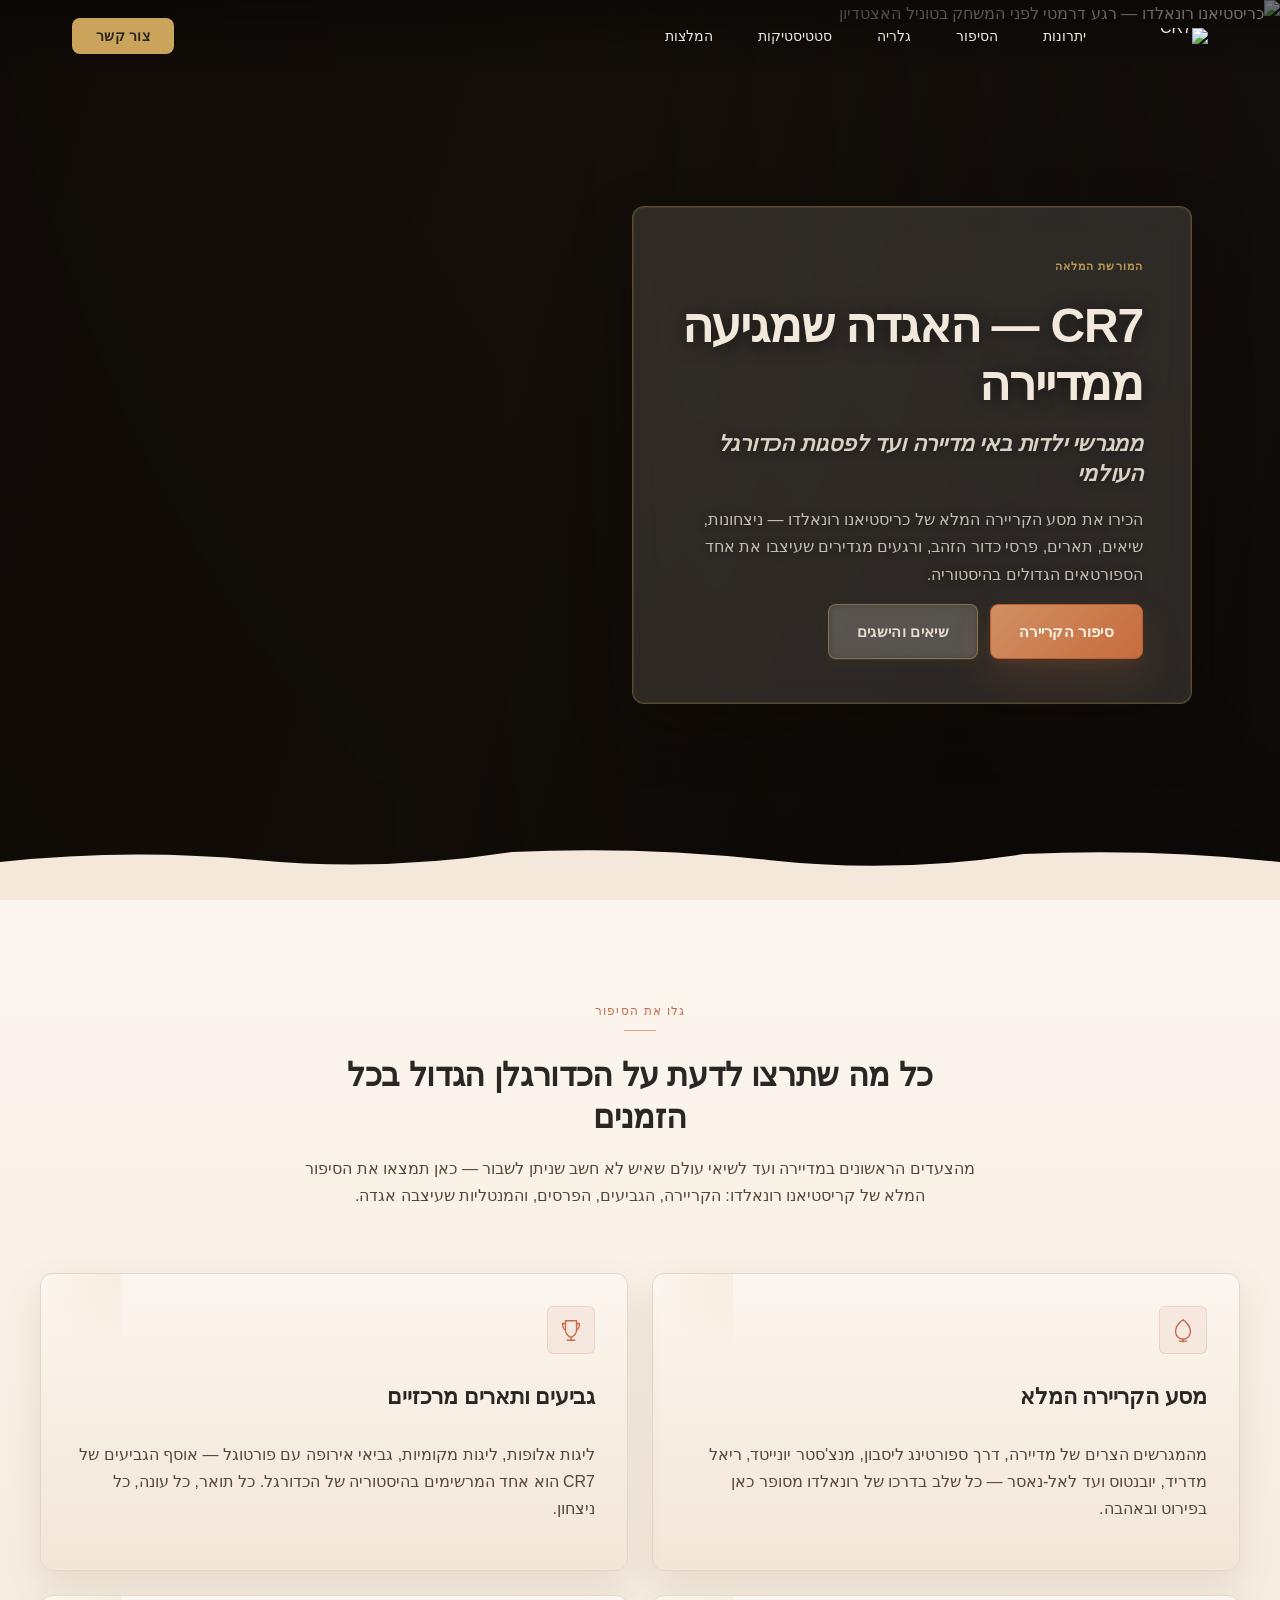
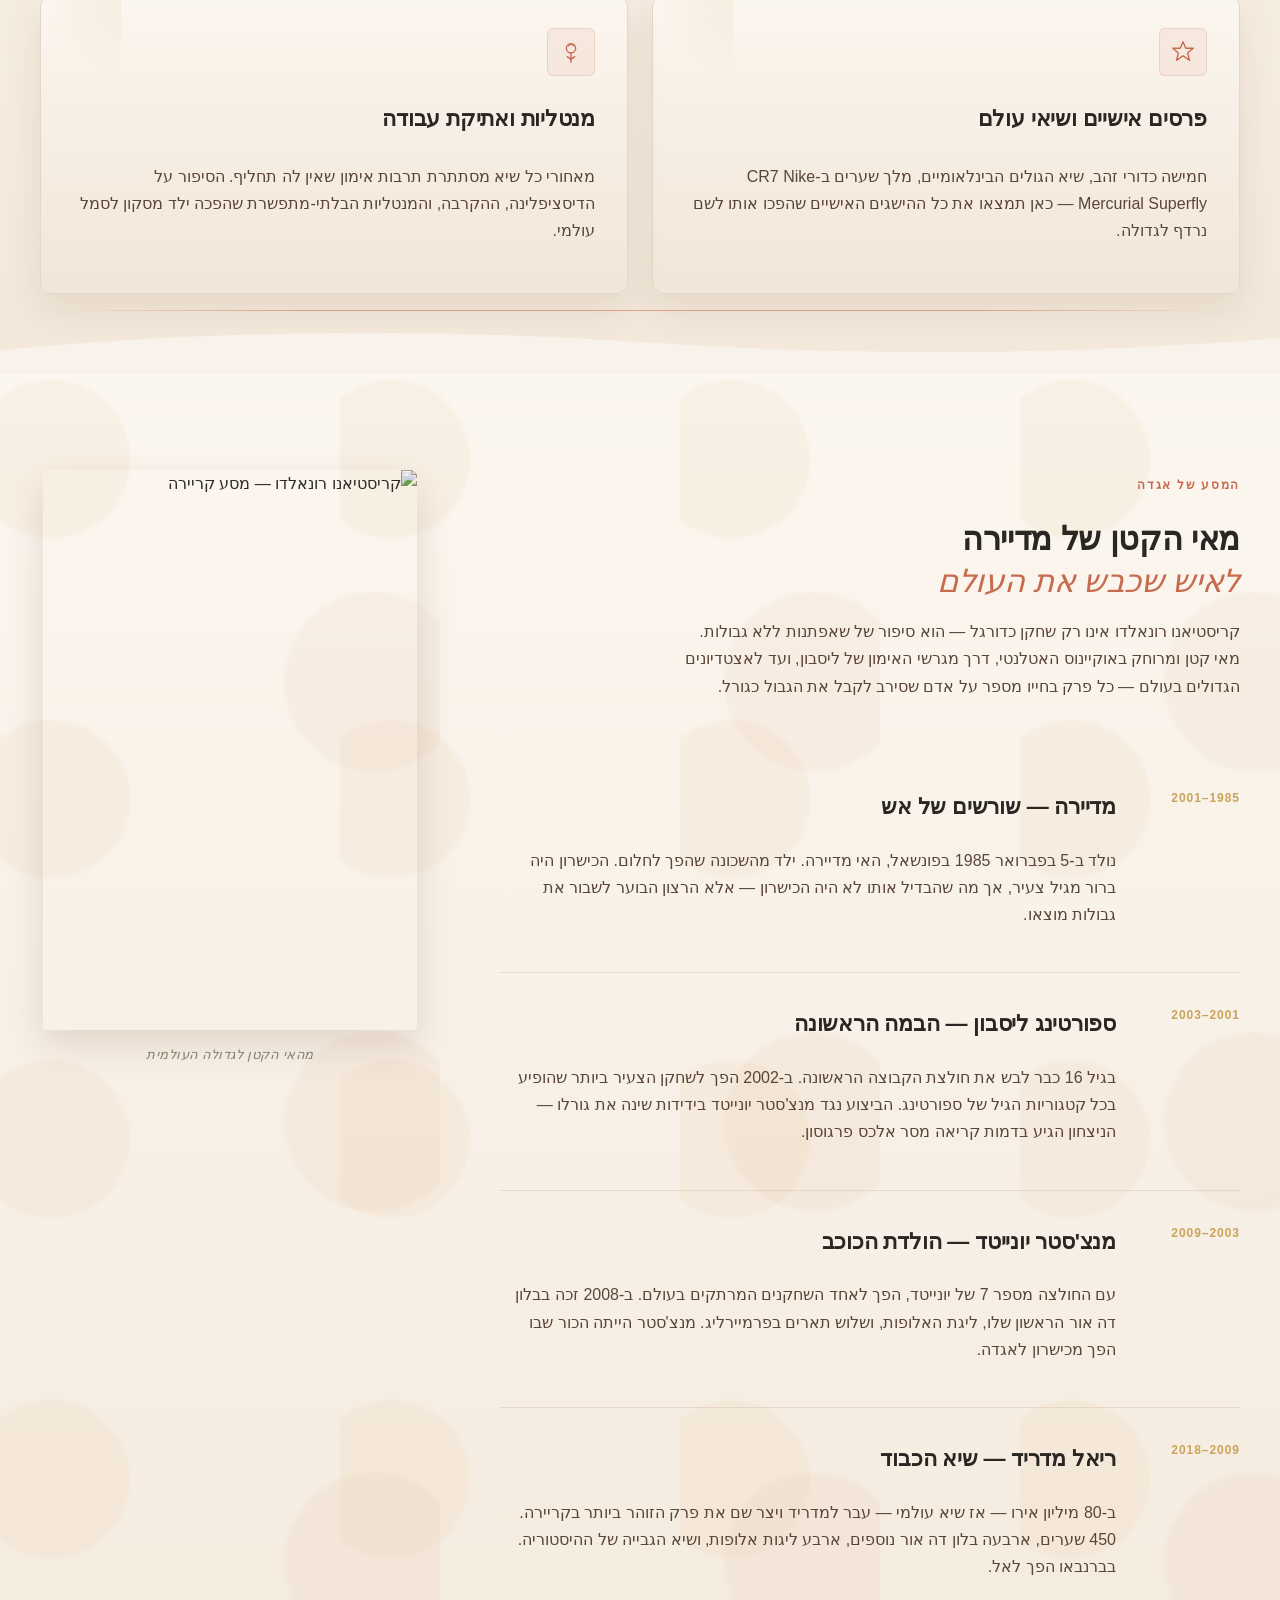
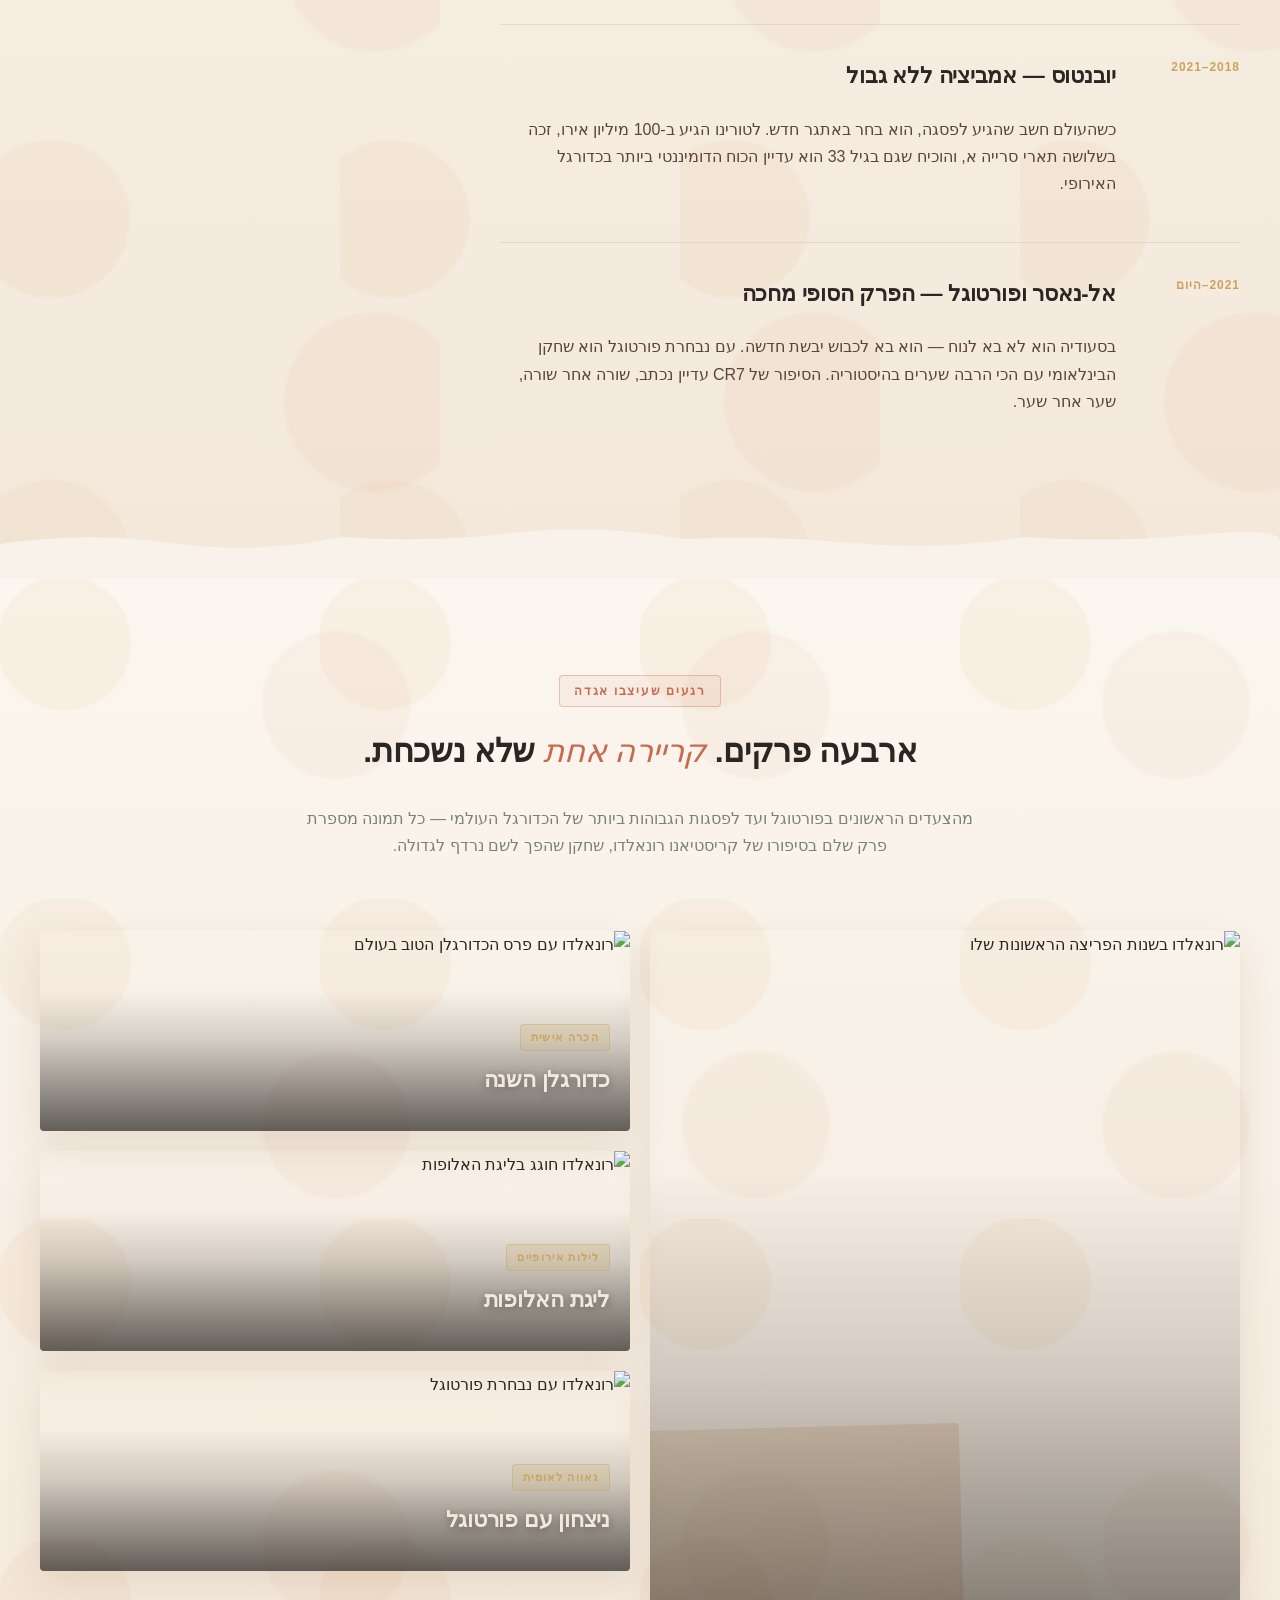
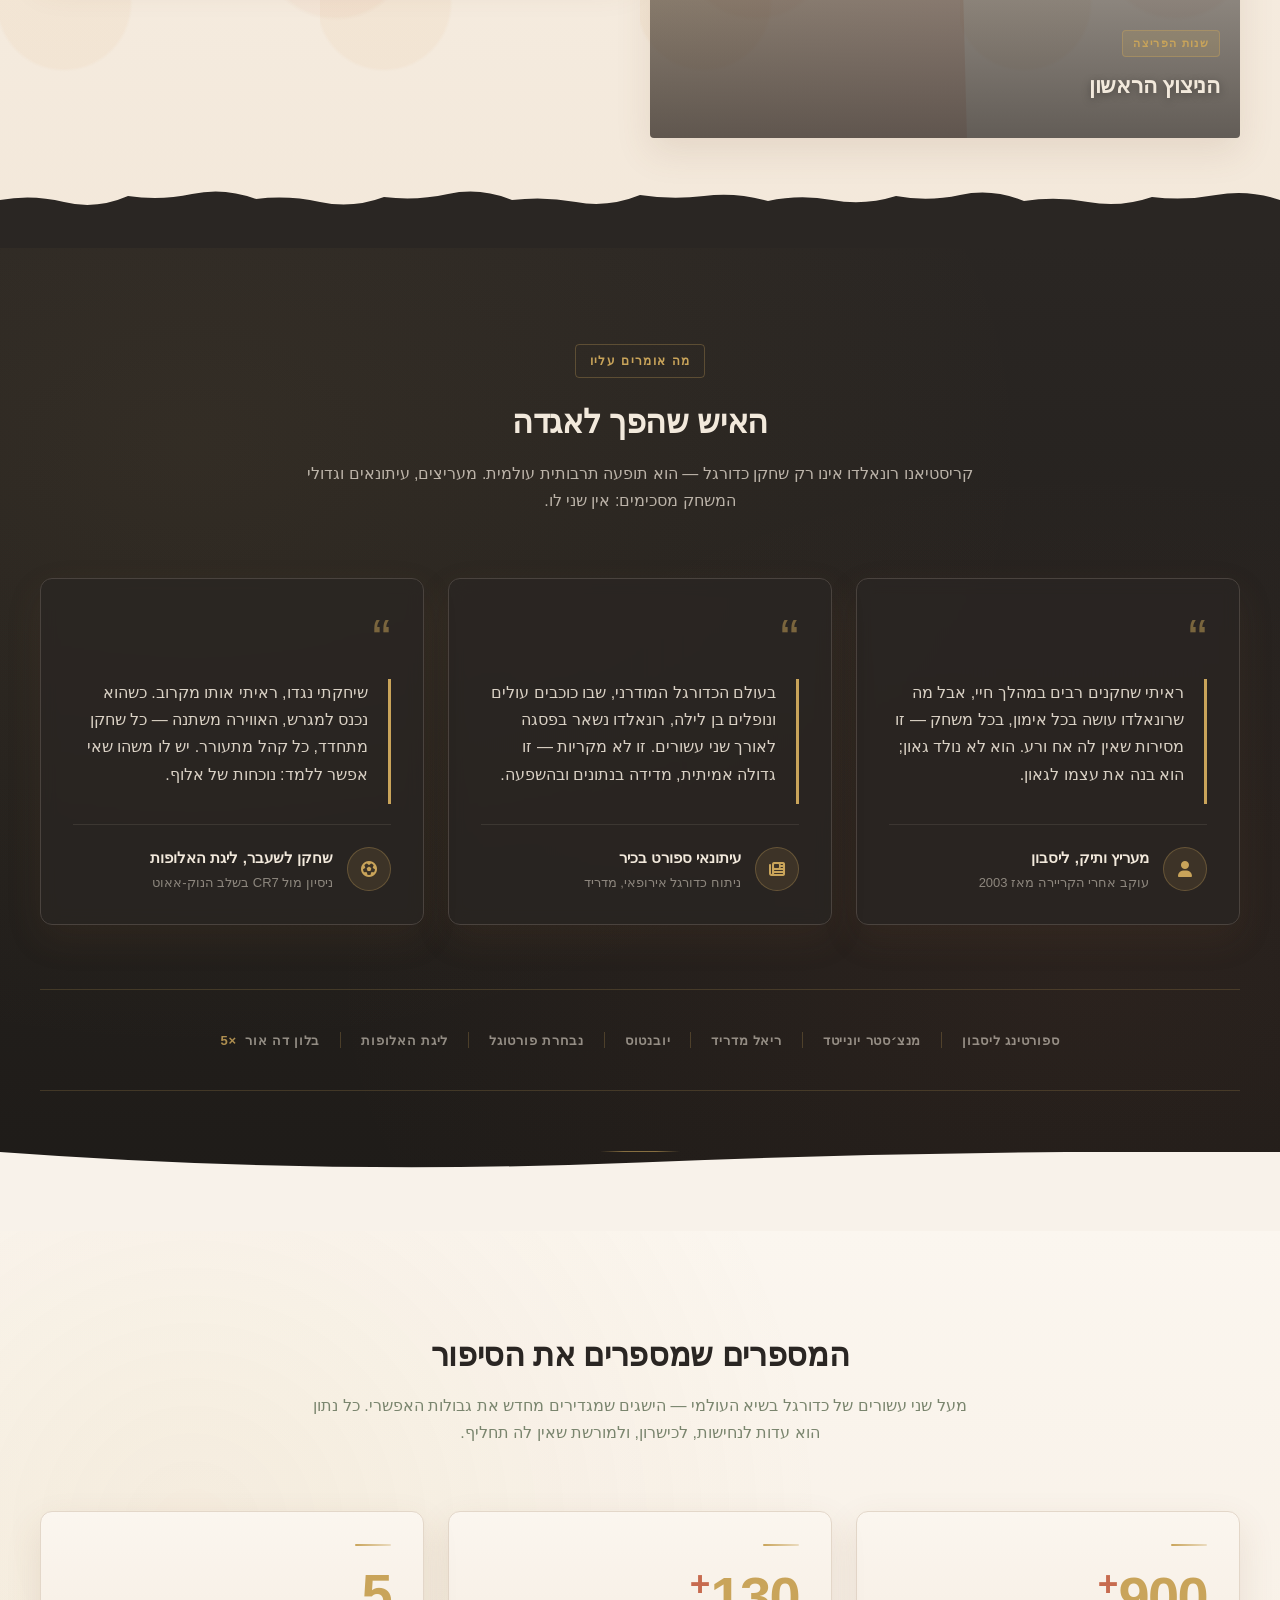
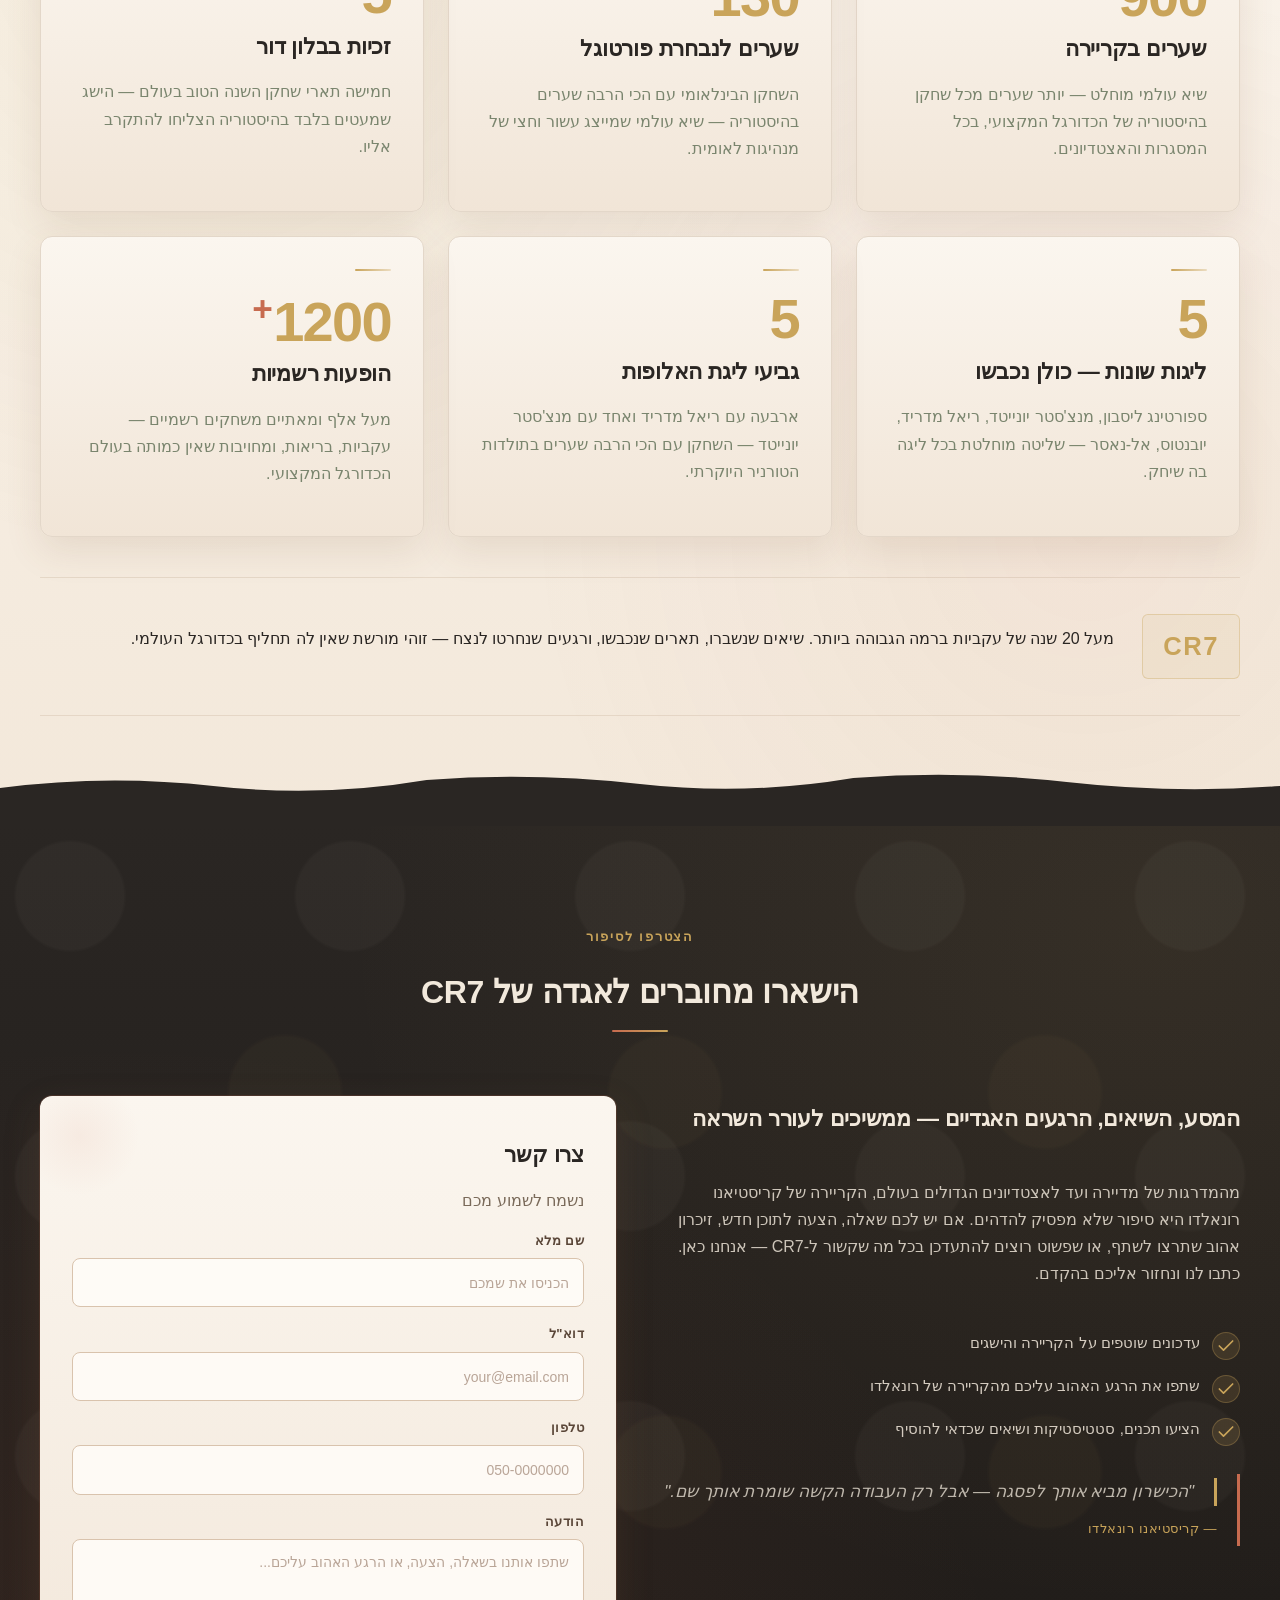
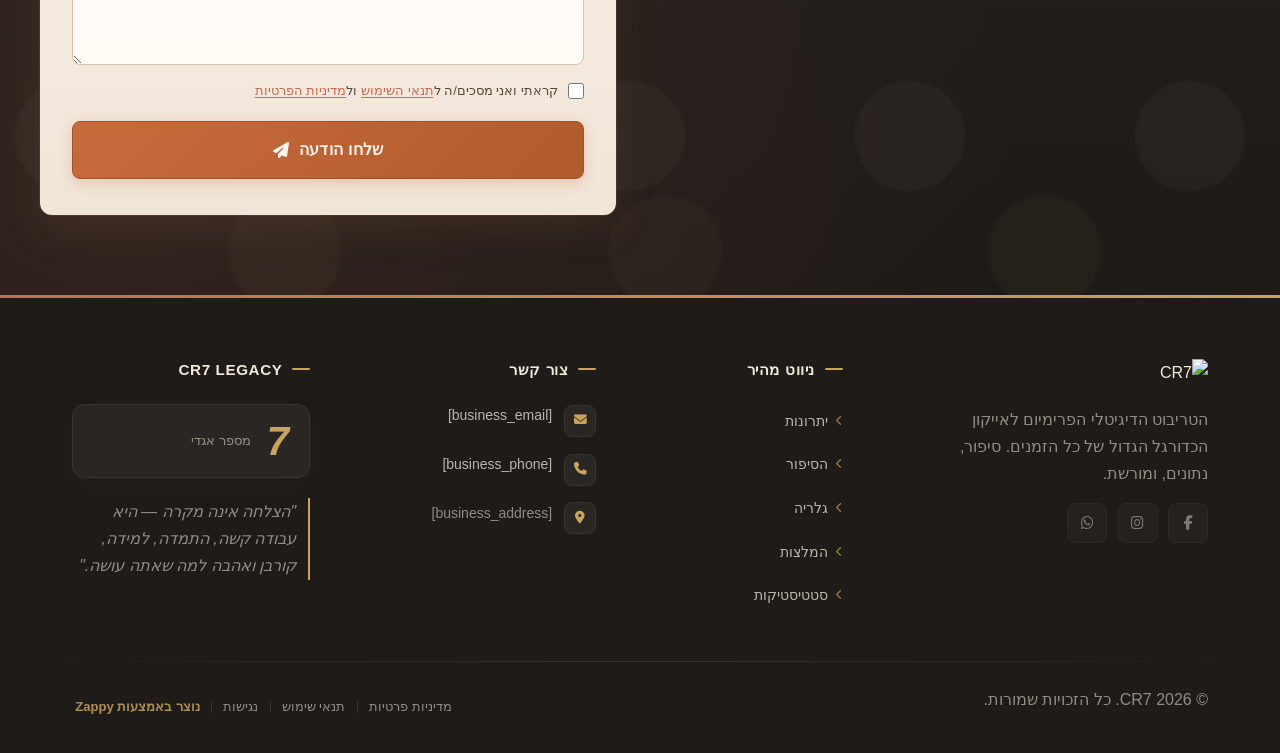
==== commit 1b21e1c3: "Background sync: Progressive GitHub Sync" ====
--- a/index.html
+++ b/index.html
@@ -344,7 +344,7 @@
       <a href="/" class="logo-link">
         <img src="/assets/business-logo.webp" alt="CR7" class="logo">
       </a>
-    </div><ul class="nav-menu" id="navMenu"><li><a href="#features">יתרונות</a></li><li><a href="#story">הסיפור</a></li><li><a href="#showcase">גלריה</a></li><li><a href="#testimonials">המלצות</a></li><li><a href="#stats">סטטיסטיקות</a></li></ul></div>
+    </div><ul class="nav-menu" id="navMenu"><li><a href="#features">יתרונות</a></li><li><a href="#story">הסיפור</a></li><li><a href="#showcase">גלריה</a></li><li><a href="#stats">סטטיסטיקות</a></li><li><a href="#testimonials">המלצות</a></li></ul></div>
 
     
 
@@ -828,7 +828,7 @@
     <div class="index-features-grid">
 
       <!-- Card 1: Career Journey -->
-      <article class="index-features-card">
+      <article class="index-features-card" id="zappy-section-2">
         <div class="index-features-card-marker" aria-hidden="true">
           <svg data-element-type="icon" data-icon-type="svg" width="28" height="28" viewBox="0 0 28 28" fill="none" xmlns="http://www.w3.org/2000/svg" aria-hidden="true">
             <path d="M14 3 C14 3 6 8 6 16 C6 20.4 9.6 24 14 24 C18.4 24 22 20.4 22 16 C22 8 14 3 14 3Z" stroke="currentColor" stroke-width="1.5" fill="none" stroke-linecap="round" stroke-linejoin="round"></path>
@@ -843,7 +843,7 @@
       </article>
 
       <!-- Card 2: Trophies -->
-      <article class="index-features-card">
+      <article class="index-features-card" id="zappy-section-3">
         <div class="index-features-card-marker" aria-hidden="true">
           <svg data-element-type="icon" data-icon-type="svg" width="28" height="28" viewBox="0 0 28 28" fill="none" xmlns="http://www.w3.org/2000/svg" aria-hidden="true">
             <path d="M8 4 H20 V14 C20 19 14 22 14 22 C14 22 8 19 8 14 Z" stroke="currentColor" stroke-width="1.5" fill="none" stroke-linecap="round" stroke-linejoin="round"></path>
@@ -860,7 +860,7 @@
       </article>
 
       <!-- Card 3: Awards & Records -->
-      <article class="index-features-card">
+      <article class="index-features-card" id="zappy-section-4">
         <div class="index-features-card-marker" aria-hidden="true">
           <svg data-element-type="icon" data-icon-type="svg" width="28" height="28" viewBox="0 0 28 28" fill="none" xmlns="http://www.w3.org/2000/svg" aria-hidden="true">
             <polygon points="14,3 17,10 25,10 19,15 21,23 14,18 7,23 9,15 3,10 11,10" stroke="currentColor" stroke-width="1.5" fill="none" stroke-linecap="round" stroke-linejoin="round"></polygon>
@@ -873,7 +873,7 @@
       </article>
 
       <!-- Card 4: Mentality -->
-      <article class="index-features-card">
+      <article class="index-features-card" id="zappy-section-5">
         <div class="index-features-card-marker" aria-hidden="true">
           <svg data-element-type="icon" data-icon-type="svg" width="28" height="28" viewBox="0 0 28 28" fill="none" xmlns="http://www.w3.org/2000/svg" aria-hidden="true">
             <circle cx="14" cy="10" r="5" stroke="currentColor" stroke-width="1.5" fill="none"></circle>
@@ -1017,7 +1017,7 @@
     <div class="showcase-mosaic">
 
       <!-- Large tile — START side (right in RTL), spans two rows -->
-      <article class="showcase-tile showcase-tile--large">
+      <article class="showcase-tile showcase-tile--large" id="zappy-section-8">
         <figure class="showcase-figure">
           <img data-placeholder="index-showcase-image-1" data-context="Young Cristiano Ronaldo in his early career breakout years, wearing a football kit, intense focused expression, warm monochrome tones, archival editorial style, dramatic stadium lighting" width="600" height="820" src="/assets/site-index-showcase-image-1.webp" alt="רונאלדו בשנות הפריצה הראשונות שלו">
           <div class="tile-overlay"></div>
@@ -1033,7 +1033,7 @@
       <!-- Three smaller tiles — END side (left in RTL) -->
       <div class="showcase-tiles-column">
 
-        <article class="showcase-tile showcase-tile--small">
+        <article class="showcase-tile showcase-tile--small" id="zappy-section-9">
           <figure class="showcase-figure">
             <img data-placeholder="index-showcase-image-2" data-context="Cristiano Ronaldo holding a Ballon dOr trophy, elegant award ceremony setting, golden warm tones, triumphant expression, premium editorial photography style" width="560" height="360" src="/assets/site-index-showcase-image-2.webp" alt="רונאלדו עם פרס הכדורגלן הטוב בעולם">
             <div class="tile-overlay"></div>
@@ -1044,7 +1044,7 @@
           </div>
         </article>
 
-        <article class="showcase-tile showcase-tile--small">
+        <article class="showcase-tile showcase-tile--small" id="zappy-section-10">
           <figure class="showcase-figure">
             <img data-placeholder="index-showcase-image-3" data-context="Cristiano Ronaldo celebrating a Champions League goal at night, dramatic stadium lights, emotional celebration, teammates around him, warm editorial warm-toned photography" width="560" height="360" src="/assets/site-index-showcase-image-3.webp" alt="רונאלדו חוגג בליגת האלופות">
             <div class="tile-overlay"></div>
@@ -1055,7 +1055,7 @@
           </div>
         </article>
 
-        <article class="showcase-tile showcase-tile--small">
+        <article class="showcase-tile showcase-tile--small" id="zappy-section-11">
           <figure class="showcase-figure">
             <img data-placeholder="index-showcase-image-4" data-context="Cristiano Ronaldo wearing Portugal national team jersey, arms raised in victory, international glory moment, emotional crowd background, warm monochrome editorial photography" width="560" height="360" src="/assets/site-index-showcase-image-4.webp" alt="רונאלדו עם נבחרת פורטוגל">
             <div class="tile-overlay"></div>
@@ -1083,7 +1083,7 @@
 
 </section>
 
-<section class="index-testimonials-section" data-layout-spec="בית-testimonials" dir="rtl">
+<section class="index-testimonials-section" data-layout-spec="בית-testimonials" dir="rtl" id="zappy-section-12">
   <div class="index-testimonials-container">
 
     <!-- Section Header -->
@@ -1096,7 +1096,7 @@
     <!-- Quote Cards -->
     <div class="index-testimonials-grid">
 
-      <article class="index-testimonials-card">
+      <article class="index-testimonials-card" id="zappy-section-13">
         <div class="index-testimonials-quote-mark" aria-hidden="true">“</div>
         <blockquote class="index-testimonials-quote">
           <p>ראיתי שחקנים רבים במהלך חיי, אבל מה שרונאלדו עושה בכל אימון, בכל משחק — זו מסירות שאין לה אח ורע. הוא לא נולד גאון; הוא בנה את עצמו לגאון.</p>
@@ -1112,7 +1112,7 @@
         </footer>
       </article>
 
-      <article class="index-testimonials-card">
+      <article class="index-testimonials-card" id="zappy-section-14">
         <div class="index-testimonials-quote-mark" aria-hidden="true">“</div>
         <blockquote class="index-testimonials-quote">
           <p>בעולם הכדורגל המודרני, שבו כוכבים עולים ונופלים בן לילה, רונאלדו נשאר בפסגה לאורך שני עשורים. זו לא מקריות — זו גדולה אמיתית, מדידה בנתונים ובהשפעה.</p>
@@ -1128,7 +1128,7 @@
         </footer>
       </article>
 
-      <article class="index-testimonials-card">
+      <article class="index-testimonials-card" id="zappy-section-15">
         <div class="index-testimonials-quote-mark" aria-hidden="true">“</div>
         <blockquote class="index-testimonials-quote">
           <p>שיחקתי נגדו, ראיתי אותו מקרוב. כשהוא נכנס למגרש, האווירה משתנה — כל שחקן מתחדד, כל קהל מתעורר. יש לו משהו שאי אפשר ללמד: נוכחות של אלוף.</p>
@@ -1209,42 +1209,42 @@
     <!-- Stats Grid -->
     <div class="index-stats-grid">
 
-      <article class="index-stats-card">
+      <article class="index-stats-card" id="zappy-section-17">
         <div class="index-stats-micro-line"></div>
         <span class="index-stats-numeral">900<span class="index-stats-plus">+</span></span>
         <h3 class="index-stats-label">שערים בקריירה</h3>
         <p class="index-stats-desc">שיא עולמי מוחלט — יותר שערים מכל שחקן בהיסטוריה של הכדורגל המקצועי, בכל המסגרות והאצטדיונים.</p>
       </article>
 
-      <article class="index-stats-card">
+      <article class="index-stats-card" id="zappy-section-18">
         <div class="index-stats-micro-line"></div>
         <span class="index-stats-numeral">130<span class="index-stats-plus">+</span></span>
         <h3 class="index-stats-label">שערים לנבחרת פורטוגל</h3>
         <p class="index-stats-desc">השחקן הבינלאומי עם הכי הרבה שערים בהיסטוריה — שיא עולמי שמייצג עשור וחצי של מנהיגות לאומית.</p>
       </article>
 
-      <article class="index-stats-card">
+      <article class="index-stats-card" id="zappy-section-19">
         <div class="index-stats-micro-line"></div>
         <span class="index-stats-numeral">5</span>
         <h3 class="index-stats-label">זכיות בבלון דור</h3>
         <p class="index-stats-desc">חמישה תארי שחקן השנה הטוב בעולם — הישג שמעטים בלבד בהיסטוריה הצליחו להתקרב אליו.</p>
       </article>
 
-      <article class="index-stats-card">
+      <article class="index-stats-card" id="zappy-section-20">
         <div class="index-stats-micro-line"></div>
         <span class="index-stats-numeral">5</span>
         <h3 class="index-stats-label">ליגות שונות — כולן נכבשו</h3>
         <p class="index-stats-desc">ספורטינג ליסבון, מנצ'סטר יונייטד, ריאל מדריד, יובנטוס, אל-נאסר — שליטה מוחלטת בכל ליגה בה שיחק.</p>
       </article>
 
-      <article class="index-stats-card">
+      <article class="index-stats-card" id="zappy-section-21">
         <div class="index-stats-micro-line"></div>
         <span class="index-stats-numeral">5</span>
         <h3 class="index-stats-label">גביעי ליגת האלופות</h3>
         <p class="index-stats-desc">ארבעה עם ריאל מדריד ואחד עם מנצ'סטר יונייטד — השחקן עם הכי הרבה שערים בתולדות הטורניר היוקרתי.</p>
       </article>
 
-      <article class="index-stats-card">
+      <article class="index-stats-card" id="zappy-section-22">
         <div class="index-stats-micro-line"></div>
         <span class="index-stats-numeral">1200<span class="index-stats-plus">+</span></span>
         <h3 class="index-stats-label">הופעות רשמיות</h3>
